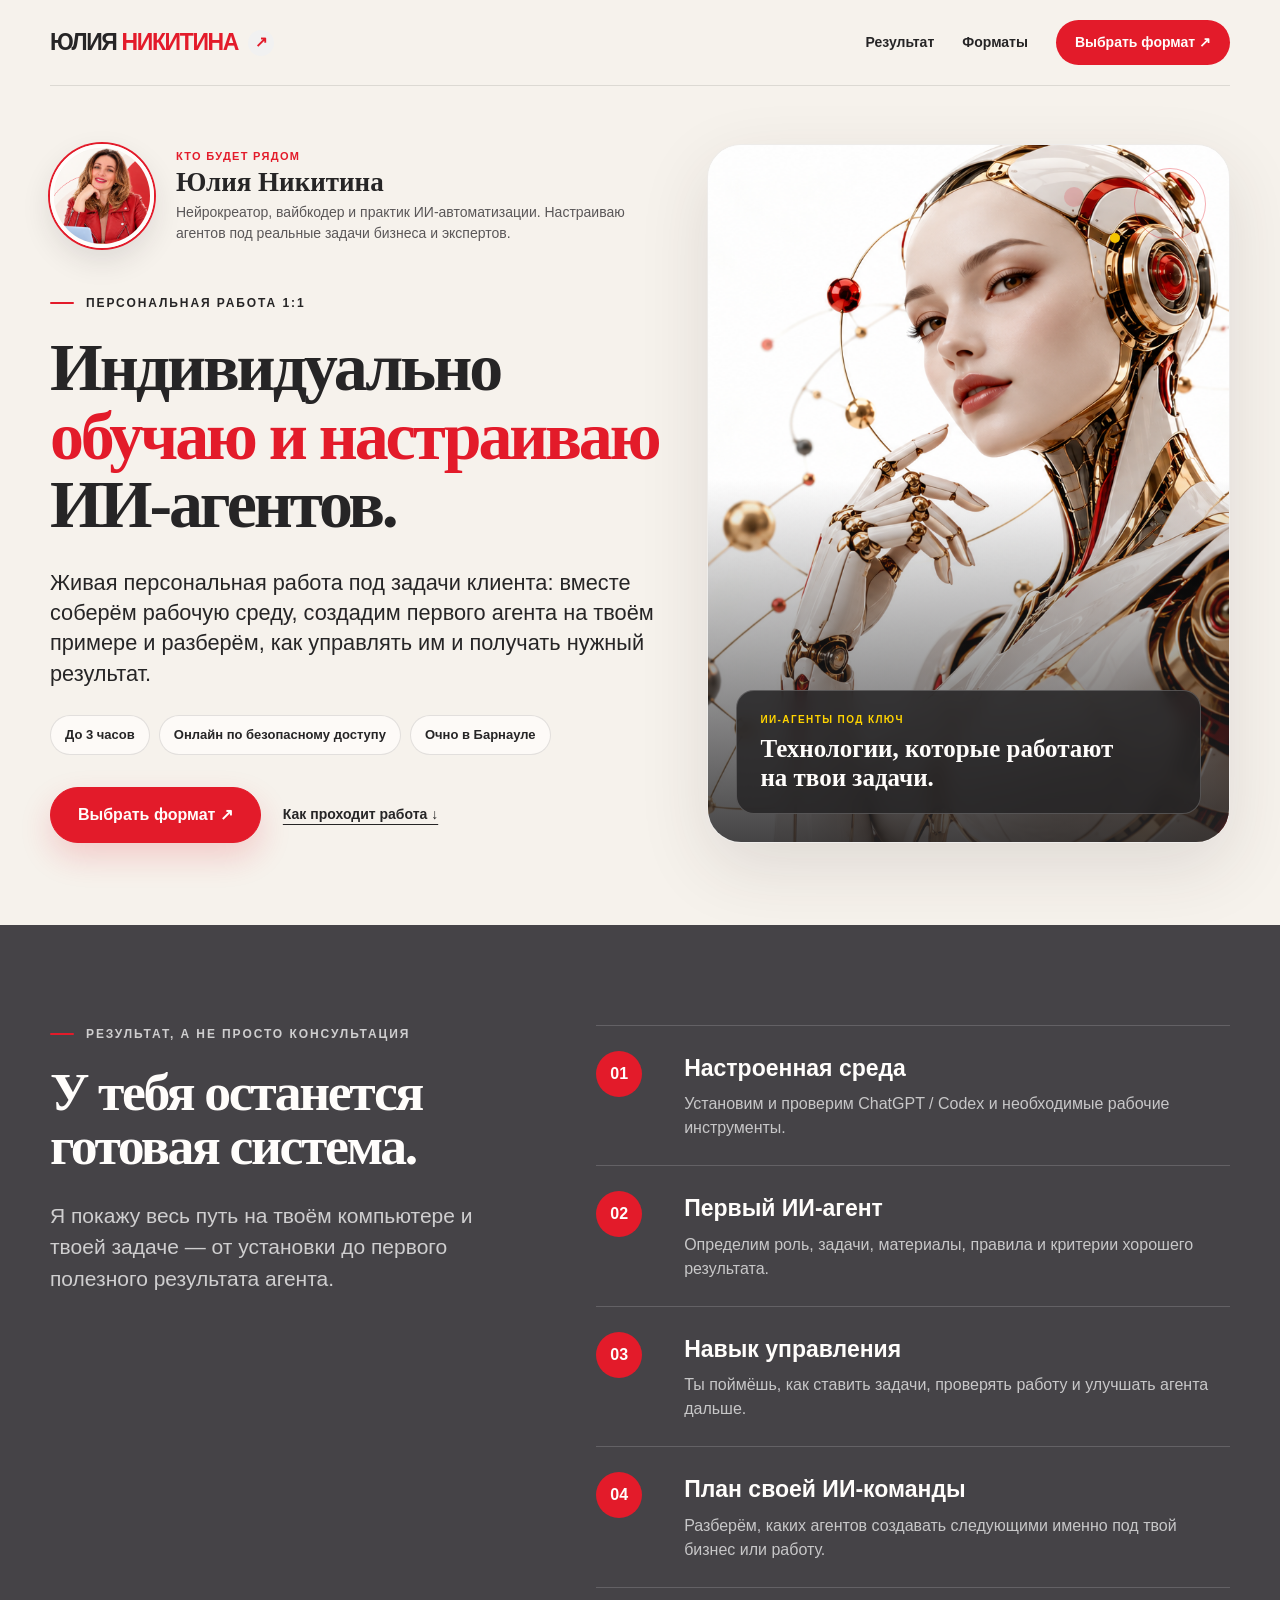
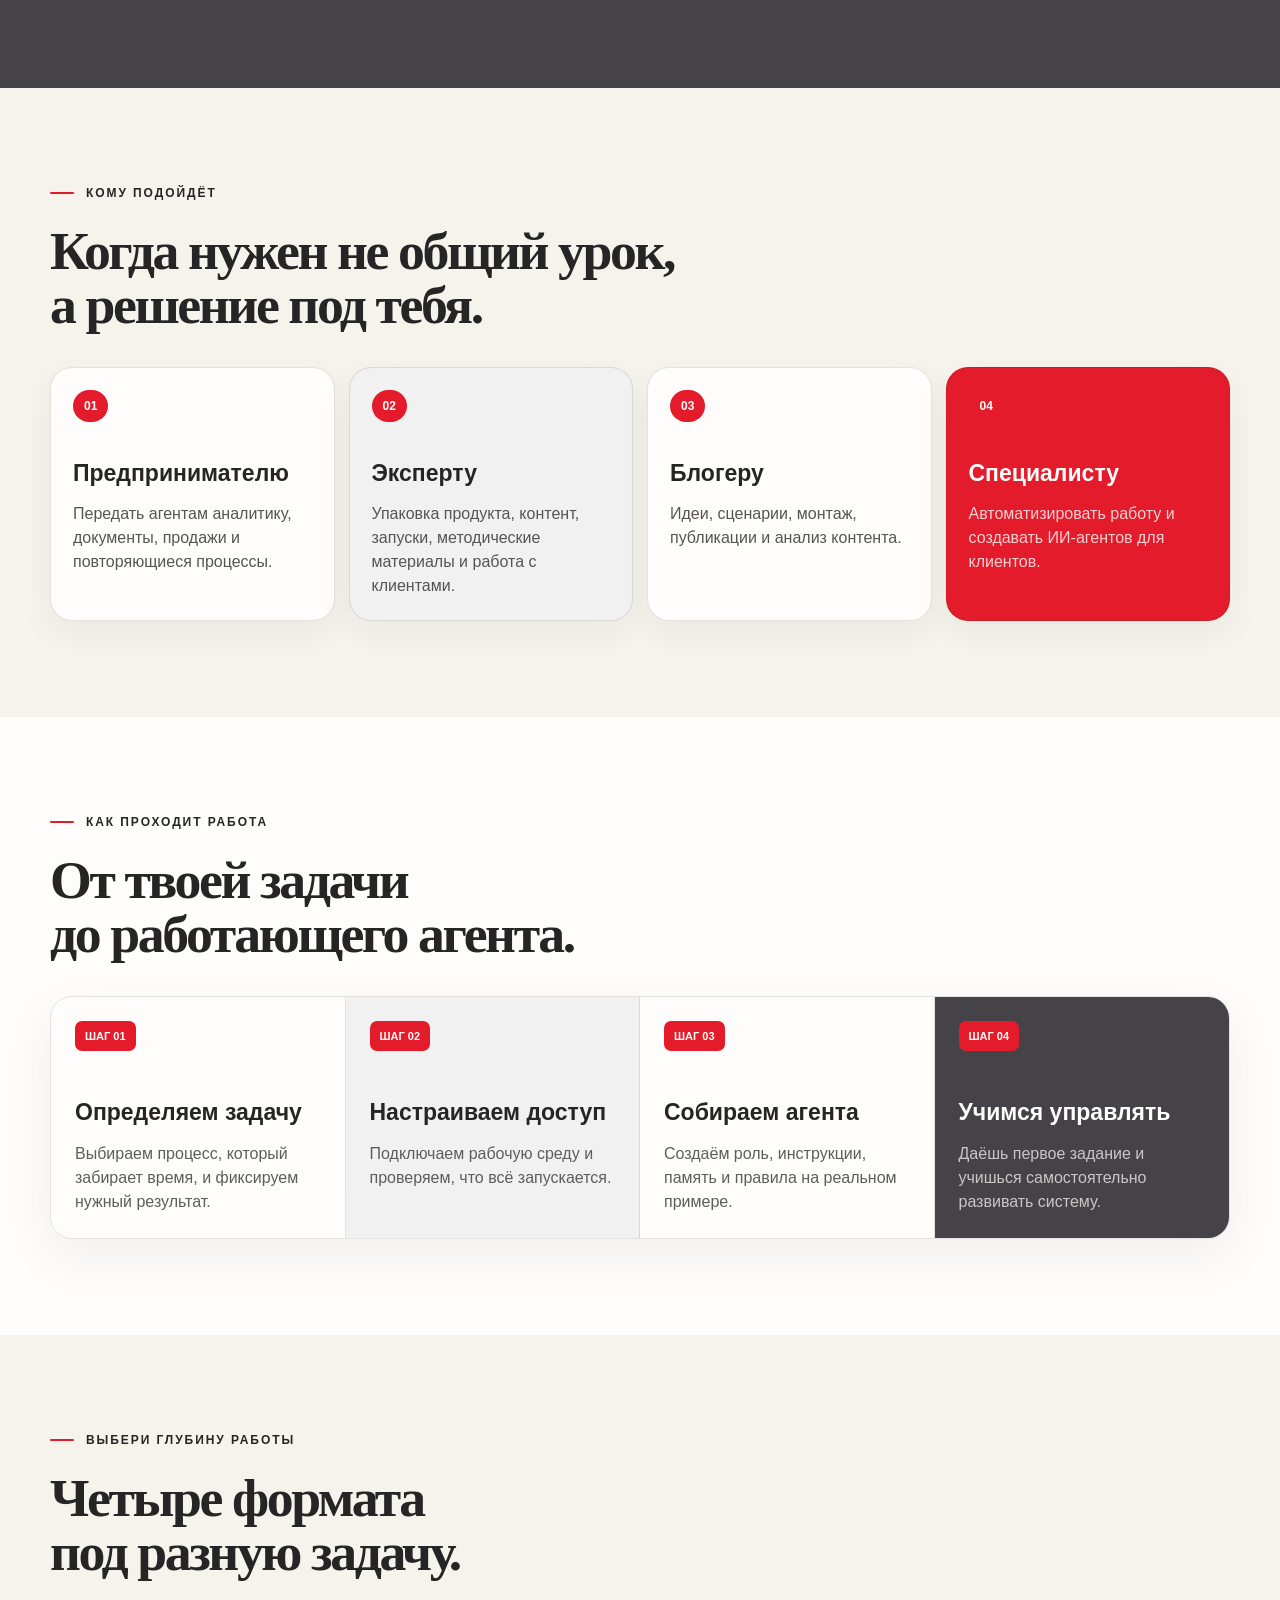
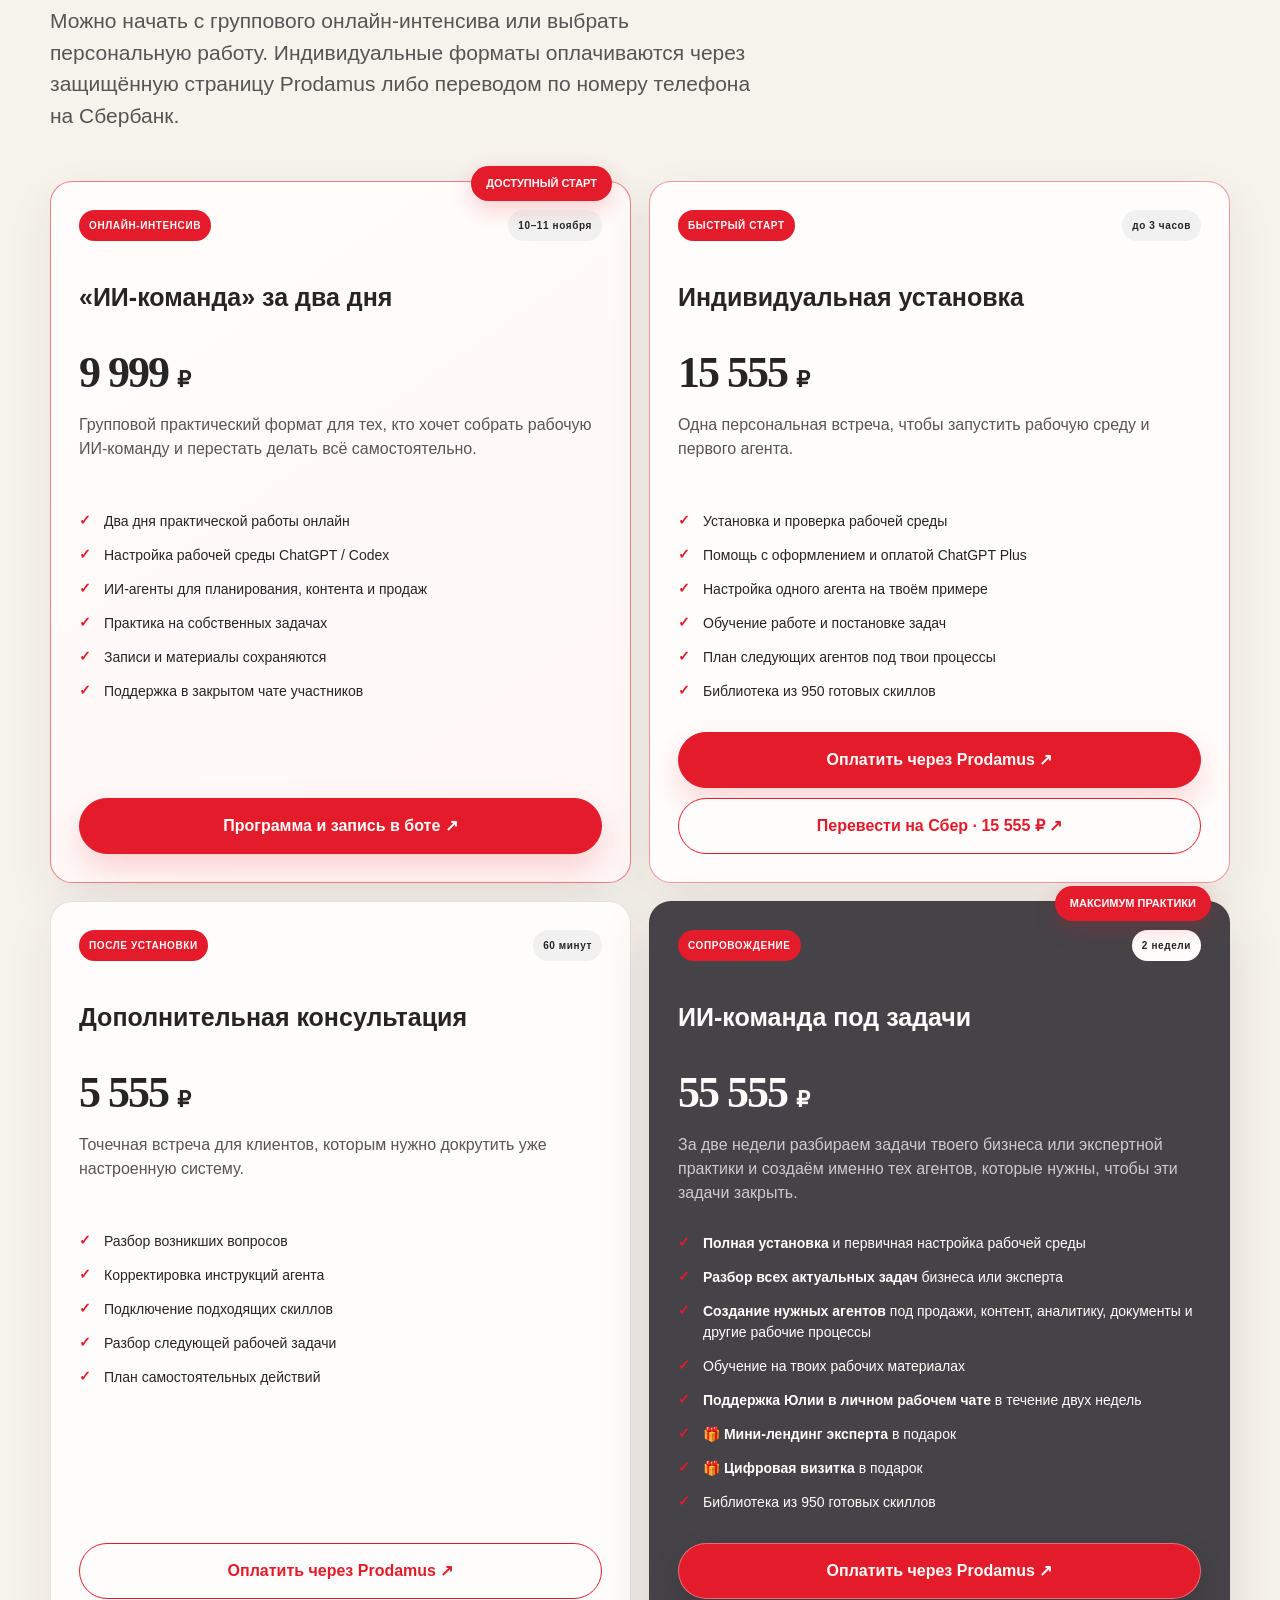
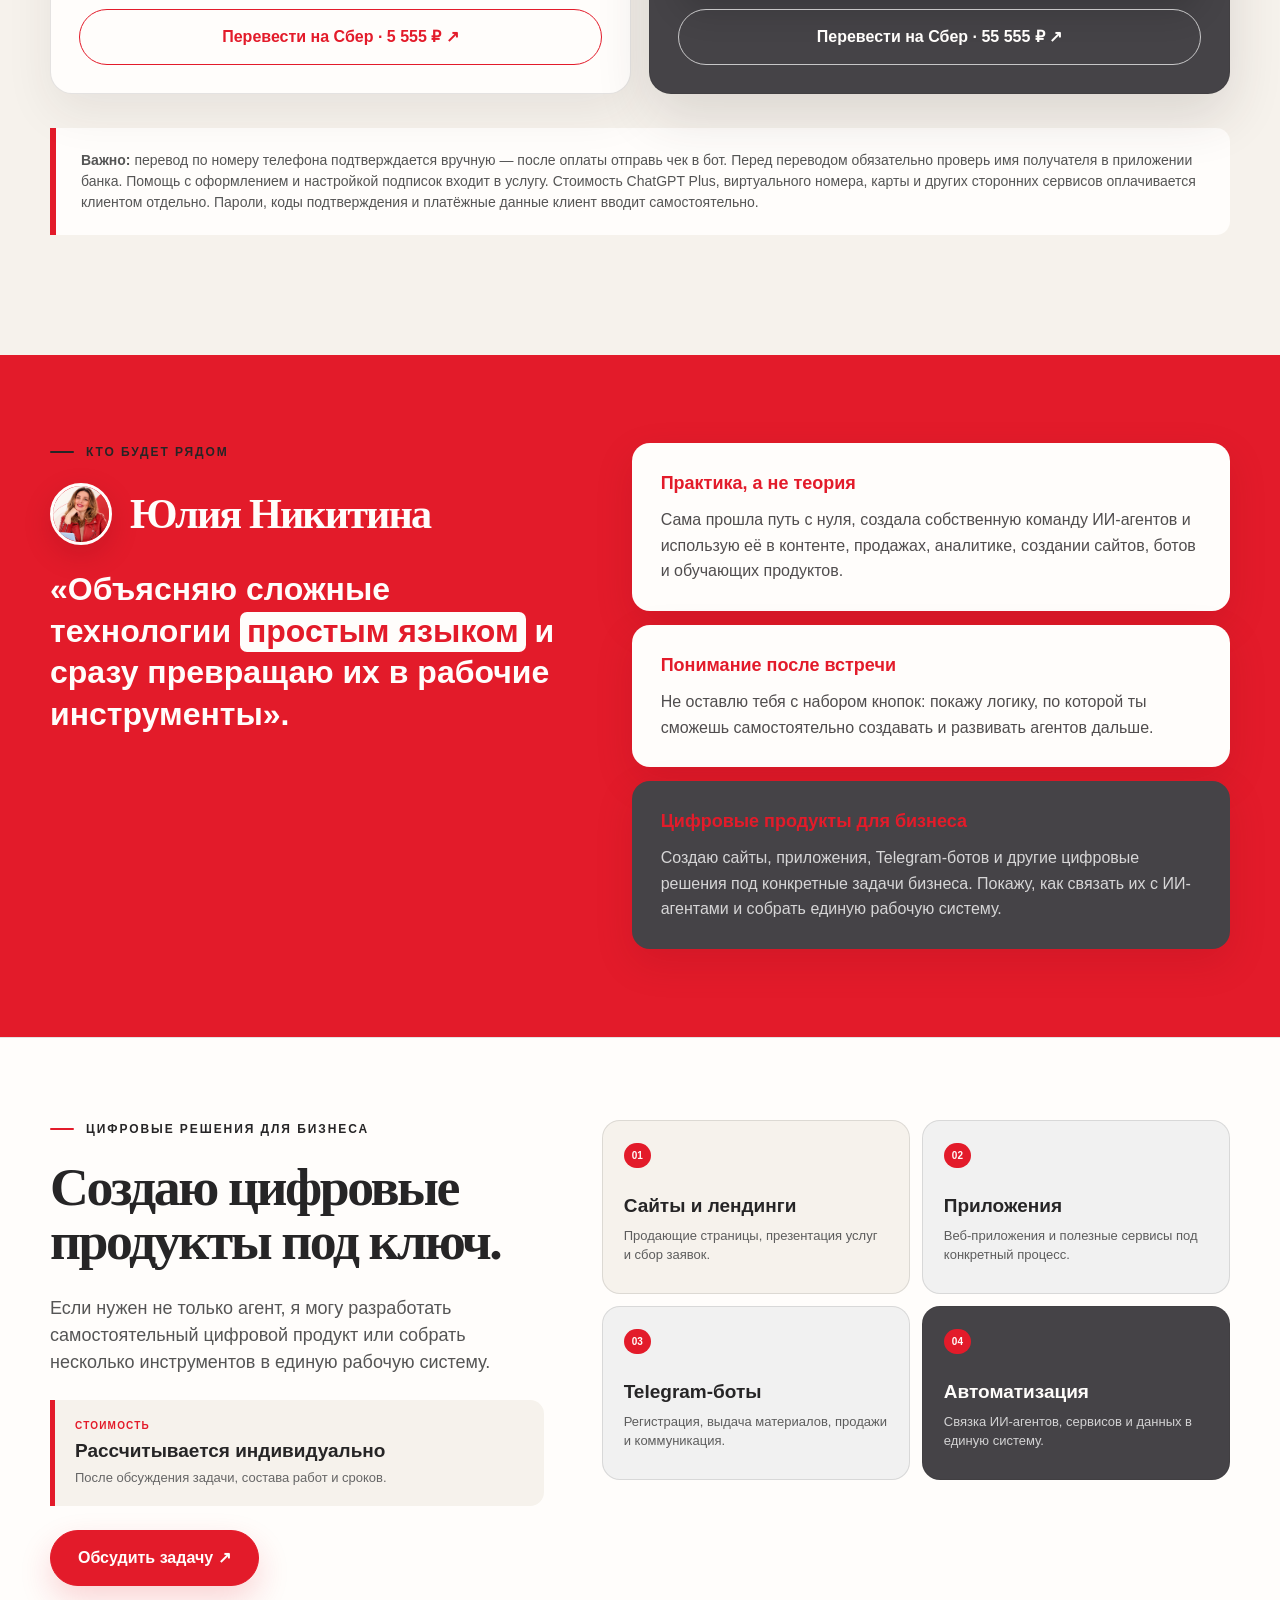
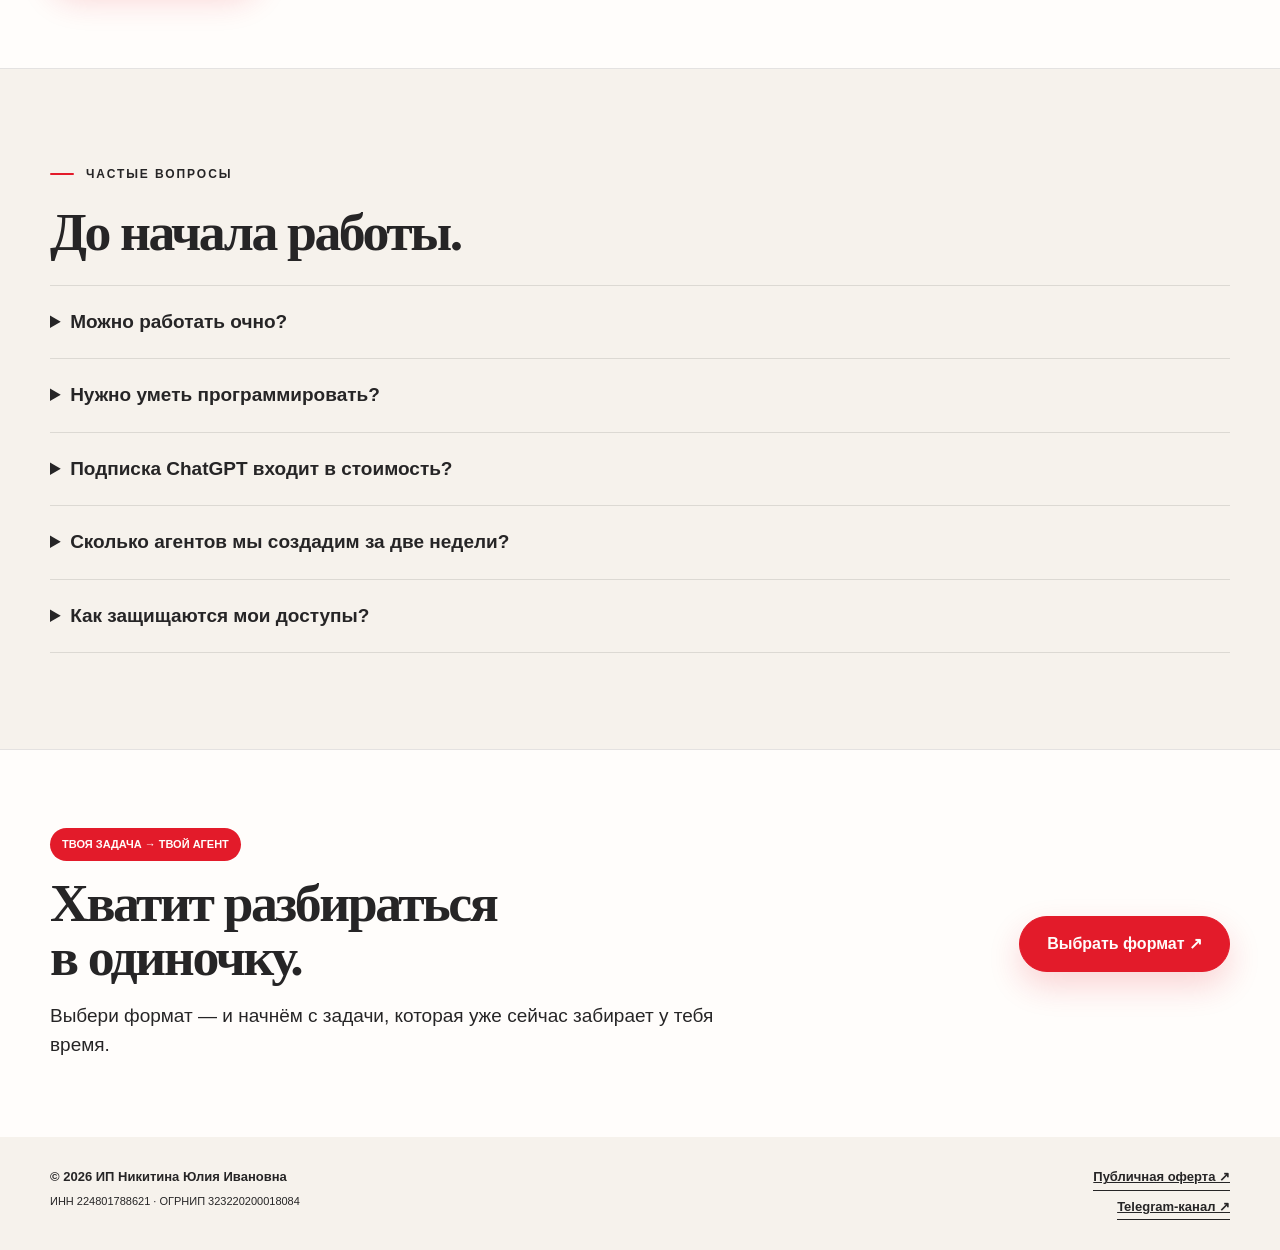
==== agents/index.html @ cfea6d77 "Set intensive price to 9999" ====
<!doctype html>
<html lang="ru">
<head>
  <meta charset="utf-8">
  <meta name="viewport" content="width=device-width, initial-scale=1">
  <meta name="description" content="Индивидуальное обучение и настройка ИИ-агентов под задачи клиента. Живая персональная работа с Юлией Никитиной.">
  <meta property="og:title" content="ИИ-агенты под ключ — Юлия Никитина">
  <meta property="og:description" content="Рабочая среда, первый ИИ-агент и обучение на твоих задачах. Индивидуально, онлайн или очно в Барнауле.">
  <meta property="og:image" content="https://juliyanikitina.github.io/ai/agents/agents-preview.png?v=1">
  <meta property="og:image:width" content="1734">
  <meta property="og:image:height" content="907">
  <meta property="og:image:alt" content="Юлия Никитина — ИИ-агенты под ключ">
  <meta property="og:type" content="website">
  <meta property="og:url" content="https://juliyanikitina.github.io/ai/agents/">
  <meta name="twitter:card" content="summary_large_image">
  <meta name="twitter:title" content="ИИ-агенты под ключ — Юлия Никитина">
  <meta name="twitter:description" content="Установка, обучение и сопровождение ИИ-агентов под реальные задачи.">
  <meta name="twitter:image" content="https://juliyanikitina.github.io/ai/agents/agents-preview.png?v=1">
  <title>ИИ-агенты под ключ — Юлия Никитина</title>
  <link rel="stylesheet" href="style.css?v=20-intensive-card">
</head>
<body>
  <header class="topbar wrap">
    <a class="brand" href="../" aria-label="Главная страница Юлии Никитиной">юлия<span>никитина</span><b>↗</b></a>
    <nav aria-label="Навигация">
      <a href="#result">Результат</a>
      <a href="#formats">Форматы</a>
      <a class="nav-cta" href="#formats">Выбрать формат ↗</a>
    </nav>
  </header>

  <main>
    <section class="hero wrap">
      <div class="hero-copy">
        <div class="expert-card">
          <img src="yulia-red-jacket.png?v=3" alt="Юлия Никитина" width="1086" height="1448">
          <div class="expert-card-copy">
            <span>КТО БУДЕТ РЯДОМ</span>
            <strong>Юлия Никитина</strong>
            <p>Нейрокреатор, вайбкодер и практик ИИ-автоматизации. Настраиваю агентов под реальные задачи бизнеса и экспертов.</p>
          </div>
        </div>
        <div class="eyebrow"><span></span> ПЕРСОНАЛЬНАЯ РАБОТА 1:1</div>
        <h1>Индивидуально<br><em>обучаю и настраиваю</em><br>ИИ-агентов.</h1>
        <p class="lead">Живая персональная работа под задачи клиента: вместе соберём рабочую среду, создадим первого агента на твоём примере и разберём, как управлять им и получать нужный результат.</p>
        <div class="hero-points" aria-label="Ключевые преимущества">
          <span>До 3 часов</span>
          <span>Онлайн по безопасному доступу</span>
          <span>Очно в Барнауле</span>
        </div>
        <div class="hero-actions">
          <a class="button" href="#formats">Выбрать формат ↗</a>
          <a class="text-link" href="#process">Как проходит работа ↓</a>
        </div>
      </div>
      <div class="personal-ai-visual" aria-label="ИИ-агент и цифровая экосистема">
        <img src="../assets/ai-robot-network.png" alt="Персональный ИИ-агент в цифровой экосистеме">
        <div class="visual-note"><span>ИИ-АГЕНТЫ ПОД КЛЮЧ</span><strong>Технологии, которые работают на твои задачи.</strong></div>
      </div>
    </section>

    <section class="result-section" id="result">
      <div class="wrap section-grid">
        <div>
          <div class="eyebrow light"><span></span> РЕЗУЛЬТАТ, А НЕ ПРОСТО КОНСУЛЬТАЦИЯ</div>
          <h2>У тебя останется<br>готовая система.</h2>
          <p class="section-lead">Я покажу весь путь на твоём компьютере и твоей задаче — от установки до первого полезного результата агента.</p>
        </div>
        <div class="result-list">
          <article><span>01</span><div><h3>Настроенная среда</h3><p>Установим и проверим ChatGPT / Codex и необходимые рабочие инструменты.</p></div></article>
          <article><span>02</span><div><h3>Первый ИИ-агент</h3><p>Определим роль, задачи, материалы, правила и критерии хорошего результата.</p></div></article>
          <article><span>03</span><div><h3>Навык управления</h3><p>Ты поймёшь, как ставить задачи, проверять работу и улучшать агента дальше.</p></div></article>
          <article><span>04</span><div><h3>План своей ИИ-команды</h3><p>Разберём, каких агентов создавать следующими именно под твой бизнес или работу.</p></div></article>
        </div>
      </div>
    </section>

    <section class="wrap section" id="who">
      <div class="eyebrow"><span></span> КОМУ ПОДОЙДЁТ</div>
      <h2>Когда нужен не общий урок,<br>а решение под тебя.</h2>
      <div class="audience-grid">
        <article><div class="number">01</div><h3>Предпринимателю</h3><p>Передать агентам аналитику, документы, продажи и повторяющиеся процессы.</p></article>
        <article><div class="number">02</div><h3>Эксперту</h3><p>Упаковка продукта, контент, запуски, методические материалы и работа с клиентами.</p></article>
        <article><div class="number">03</div><h3>Блогеру</h3><p>Идеи, сценарии, монтаж, публикации и анализ контента.</p></article>
        <article><div class="number">04</div><h3>Специалисту</h3><p>Автоматизировать работу и создавать ИИ-агентов для клиентов.</p></article>
      </div>
    </section>

    <section class="process-section" id="process">
      <div class="wrap section">
        <div class="eyebrow"><span></span> КАК ПРОХОДИТ РАБОТА</div>
        <h2>От твоей задачи<br>до работающего агента.</h2>
        <div class="steps">
          <article><span>ШАГ 01</span><h3>Определяем задачу</h3><p>Выбираем процесс, который забирает время, и фиксируем нужный результат.</p></article>
          <article><span>ШАГ 02</span><h3>Настраиваем доступ</h3><p>Подключаем рабочую среду и проверяем, что всё запускается.</p></article>
          <article><span>ШАГ 03</span><h3>Собираем агента</h3><p>Создаём роль, инструкции, память и правила на реальном примере.</p></article>
          <article><span>ШАГ 04</span><h3>Учимся управлять</h3><p>Даёшь первое задание и учишься самостоятельно развивать систему.</p></article>
        </div>
      </div>
    </section>

    <section class="wrap section formats" id="formats">
      <div class="eyebrow"><span></span> ВЫБЕРИ ГЛУБИНУ РАБОТЫ</div>
      <h2>Четыре формата<br>под разную задачу.</h2>
      <p class="section-lead dark-lead">Можно начать с группового онлайн-интенсива или выбрать персональную работу. Индивидуальные форматы оплачиваются через защищённую страницу Prodamus либо переводом по номеру телефона на Сбербанк.</p>

      <div class="price-grid">
        <article class="price-card intensive">
          <div class="popular">ДОСТУПНЫЙ СТАРТ</div>
          <div class="price-top"><span>ОНЛАЙН-ИНТЕНСИВ</span><b>10–11 ноября</b></div>
          <h3>«ИИ-команда» за два дня</h3>
          <div class="price">9 999 <small>₽</small></div>
          <p class="price-intro">Групповой практический формат для тех, кто хочет собрать рабочую ИИ-команду и перестать делать всё самостоятельно.</p>
          <ul>
            <li>Два дня практической работы онлайн</li>
            <li>Настройка рабочей среды ChatGPT / Codex</li>
            <li>ИИ-агенты для планирования, контента и продаж</li>
            <li>Практика на собственных задачах</li>
            <li>Записи и материалы сохраняются</li>
            <li>Поддержка в закрытом чате участников</li>
          </ul>
          <div class="payment-actions">
            <a class="button wide" href="https://t.me/ai_komanda_intensive_bot?start=landing_services_intensive" target="_blank" rel="noopener noreferrer">Программа и запись в боте ↗</a>
          </div>
        </article>

        <article class="price-card primary">
          <div class="price-top"><span>БЫСТРЫЙ СТАРТ</span><b>до 3 часов</b></div>
          <h3>Индивидуальная установка</h3>
          <div class="price">15 555 <small>₽</small></div>
          <p class="price-intro">Одна персональная встреча, чтобы запустить рабочую среду и первого агента.</p>
          <ul>
            <li>Установка и проверка рабочей среды</li>
            <li>Помощь с оформлением и оплатой ChatGPT Plus</li>
            <li>Настройка одного агента на твоём примере</li>
            <li>Обучение работе и постановке задач</li>
            <li>План следующих агентов под твои процессы</li>
            <li>Библиотека из 950 готовых скиллов</li>
          </ul>
          <div class="payment-actions">
            <a class="button wide" data-pay-format="individual" href="https://ai-komanda-s-yuley.ai-komanda-worker.workers.dev/pay?format=individual" target="_blank" rel="noopener noreferrer">Оплатить через Prodamus ↗</a>
            <a class="button button-transfer wide" href="https://t.me/ai_komanda_intensive_bot?start=manual_individual" target="_blank" rel="noopener noreferrer">Перевести на Сбер · 15 555 ₽ ↗</a>
          </div>
        </article>

        <article class="price-card">
          <div class="price-top"><span>ПОСЛЕ УСТАНОВКИ</span><b>60 минут</b></div>
          <h3>Дополнительная консультация</h3>
          <div class="price">5 555 <small>₽</small></div>
          <p class="price-intro">Точечная встреча для клиентов, которым нужно докрутить уже настроенную систему.</p>
          <ul>
            <li>Разбор возникших вопросов</li>
            <li>Корректировка инструкций агента</li>
            <li>Подключение подходящих скиллов</li>
            <li>Разбор следующей рабочей задачи</li>
            <li>План самостоятельных действий</li>
          </ul>
          <div class="payment-actions">
            <a class="button secondary wide" data-pay-format="consultation" href="https://ai-komanda-s-yuley.ai-komanda-worker.workers.dev/pay?format=consultation" target="_blank" rel="noopener noreferrer">Оплатить через Prodamus ↗</a>
            <a class="button button-transfer wide" href="https://t.me/ai_komanda_intensive_bot?start=manual_consultation" target="_blank" rel="noopener noreferrer">Перевести на Сбер · 5 555 ₽ ↗</a>
          </div>
        </article>

        <article class="price-card premium">
          <div class="popular">МАКСИМУМ ПРАКТИКИ</div>
          <div class="price-top"><span>СОПРОВОЖДЕНИЕ</span><b>2 недели</b></div>
          <h3>ИИ-команда под задачи</h3>
          <div class="price">55 555 <small>₽</small></div>
          <p class="price-intro">За две недели разбираем задачи твоего бизнеса или экспертной практики и создаём именно тех агентов, которые нужны, чтобы эти задачи закрыть.</p>
          <ul>
            <li><strong>Полная установка</strong> и первичная настройка рабочей среды</li>
            <li><strong>Разбор всех актуальных задач</strong> бизнеса или эксперта</li>
            <li><strong>Создание нужных агентов</strong> под продажи, контент, аналитику, документы и другие рабочие процессы</li>
            <li>Обучение на твоих рабочих материалах</li>
            <li><strong>Поддержка Юлии в личном рабочем чате</strong> в течение двух недель</li>
            <li><strong>🎁 Мини-лендинг эксперта</strong> в подарок</li>
            <li><strong>🎁 Цифровая визитка</strong> в подарок</li>
            <li>Библиотека из 950 готовых скиллов</li>
          </ul>
          <div class="payment-actions">
            <a class="button wide" data-pay-format="support" href="https://ai-komanda-s-yuley.ai-komanda-worker.workers.dev/pay?format=support" target="_blank" rel="noopener noreferrer">Оплатить через Prodamus ↗</a>
            <a class="button button-transfer wide" href="https://t.me/ai_komanda_intensive_bot?start=manual_support" target="_blank" rel="noopener noreferrer">Перевести на Сбер · 55 555 ₽ ↗</a>
          </div>
        </article>
      </div>
      <p class="cost-note"><strong>Важно:</strong> перевод по номеру телефона подтверждается вручную — после оплаты отправь чек в бот. Перед переводом обязательно проверь имя получателя в приложении банка. Помощь с оформлением и настройкой подписок входит в услугу. Стоимость ChatGPT Plus, виртуального номера, карты и других сторонних сервисов оплачивается клиентом отдельно. Пароли, коды подтверждения и платёжные данные клиент вводит самостоятельно.</p>
    </section>

    <section class="about-section">
      <div class="wrap about-grid">
        <div class="about-heading">
          <div class="eyebrow light"><span></span> КТО БУДЕТ РЯДОМ</div>
          <div class="about-name">
            <img src="yulia-red-jacket.png?v=3" alt="Юлия Никитина" width="1086" height="1448">
            <h2>Юлия Никитина</h2>
          </div>
          <p class="big-quote">«Объясняю сложные технологии <span>простым языком</span> и сразу превращаю их в рабочие инструменты».</p>
        </div>
        <div class="about-notes">
          <article>
            <strong>Практика, а не теория</strong>
            <p>Сама прошла путь с нуля, создала собственную команду ИИ-агентов и использую её в контенте, продажах, аналитике, создании сайтов, ботов и обучающих продуктов.</p>
          </article>
          <article>
            <strong>Понимание после встречи</strong>
            <p>Не оставлю тебя с набором кнопок: покажу логику, по которой ты сможешь самостоятельно создавать и развивать агентов дальше.</p>
          </article>
          <article>
            <strong>Цифровые продукты для бизнеса</strong>
            <p>Создаю сайты, приложения, Telegram-ботов и другие цифровые решения под конкретные задачи бизнеса. Покажу, как связать их с ИИ-агентами и собрать единую рабочую систему.</p>
          </article>
        </div>
      </div>
    </section>

    <section class="digital-section" id="digital-products">
      <div class="wrap digital-grid">
        <div class="digital-copy">
          <div class="eyebrow"><span></span> ЦИФРОВЫЕ РЕШЕНИЯ ДЛЯ БИЗНЕСА</div>
          <h2>Создаю цифровые<br>продукты под ключ.</h2>
          <p>Если нужен не только агент, я могу разработать самостоятельный цифровой продукт или собрать несколько инструментов в единую рабочую систему.</p>
          <div class="digital-price">
            <span>СТОИМОСТЬ</span>
            <strong>Рассчитывается индивидуально</strong>
            <p>После обсуждения задачи, состава работ и сроков.</p>
          </div>
          <a class="button" href="https://t.me/ai_komanda_intensive_bot?start=digital_product" target="_blank" rel="noopener noreferrer">Обсудить задачу ↗</a>
        </div>
        <div class="digital-services">
          <article><span>01</span><h3>Сайты и лендинги</h3><p>Продающие страницы, презентация услуг и сбор заявок.</p></article>
          <article><span>02</span><h3>Приложения</h3><p>Веб-приложения и полезные сервисы под конкретный процесс.</p></article>
          <article><span>03</span><h3>Telegram-боты</h3><p>Регистрация, выдача материалов, продажи и коммуникация.</p></article>
          <article><span>04</span><h3>Автоматизация</h3><p>Связка ИИ-агентов, сервисов и данных в единую систему.</p></article>
        </div>
      </div>
    </section>

    <section class="wrap faq section">
      <div class="eyebrow"><span></span> ЧАСТЫЕ ВОПРОСЫ</div>
      <h2>До начала работы.</h2>
      <details><summary>Можно работать очно?</summary><p>Да. В Барнауле возможны очная встреча и выезд по предварительному согласованию. В других городах работа проходит онлайн по согласованному безопасному удалённому доступу.</p></details>
      <details><summary>Нужно уметь программировать?</summary><p>Нет. Я показываю действия на понятном языке и объясняю принцип работы. Важно уметь пользоваться компьютером и иметь доступ к своей почте и Telegram.</p></details>
      <details><summary>Подписка ChatGPT входит в стоимость?</summary><p>В услугу входит помощь с оформлением, оплатой и настройкой подписки. Сама подписка ChatGPT Plus и расходы на сторонние сервисы оплачиваются отдельно.</p></details>
      <details><summary>Сколько агентов мы создадим за две недели?</summary><p>Мы обязательно создадим и настроим первого агента, затем будем развивать команду по приоритету. Итоговое количество зависит от сложности задач, готовности материалов и необходимых подключений — я не обещаю формальную цифру в ущерб качеству.</p></details>
      <details><summary>Как защищаются мои доступы?</summary><p>Пароли, платёжные данные и коды подтверждения ты вводишь самостоятельно. Мы не храним их и не просим пересылать в сообщениях.</p></details>
    </section>

    <section class="final-cta">
      <div class="wrap final-grid">
        <div><span class="mini-label">ТВОЯ ЗАДАЧА → ТВОЙ АГЕНТ</span><h2>Хватит разбираться<br>в одиночку.</h2><p>Выбери формат — и начнём с задачи, которая уже сейчас забирает у тебя время.</p></div>
        <a class="button" href="#formats">Выбрать формат ↗</a>
      </div>
    </section>
  </main>

  <footer class="wrap footer"><div><span>© 2026 ИП Никитина Юлия Ивановна</span><small>ИНН 224801788621 · ОГРНИП 323220200018084</small></div><div class="footer-links"><a href="https://ai-creator369.payform.ru/rest/school/getPublicOffer?offerId=84648" target="_blank" rel="noopener noreferrer">Публичная оферта ↗</a><a href="https://t.me/julya_nikitina_369" target="_blank" rel="noopener noreferrer">Telegram-канал ↗</a></div></footer>
  <script>
    const telegramId = new URLSearchParams(window.location.search).get("tg");
    if (/^\d+$/.test(telegramId || "")) {
      document.querySelectorAll("[data-pay-format]").forEach((button) => {
        const format = button.dataset.payFormat;
        button.href = `https://ai-komanda-s-yuley.ai-komanda-worker.workers.dev/pay?format=${format}&tg=${telegramId}`;
      });
    }
  </script>
</body>
</html>
---- agents/style.css ----
:root {
  --red: #e31b2a;
  --red-dark: #e31b2a;
  --blush: #f1f1f1;
  --cream: #fbf8f3;
  --ink: #262526;
  --graphite: #454347;
  --paper: #f6f2ec;
  --white: #fffdfb;
  --line: rgba(38, 37, 38, .12);
  --radius: 22px;
  --shadow: 0 24px 70px rgba(54, 43, 42, .12);
}

* { box-sizing: border-box; }
html { scroll-behavior: smooth; }
body { margin: 0; background: var(--paper); color: var(--ink); font-family: Arial, Helvetica, sans-serif; line-height: 1.5; }
a { color: inherit; }
img { display: block; max-width: 100%; }
.wrap { width: min(1180px, calc(100% - 40px)); margin-inline: auto; }

.topbar { min-height: 86px; display: flex; align-items: center; justify-content: space-between; gap: 24px; border-bottom: 1px solid var(--line); }
.brand { display: inline-flex; align-items: center; gap: 5px; text-decoration: none; font-size: 23px; font-weight: 900; letter-spacing: -.06em; text-transform: uppercase; }
.brand span { color: var(--red); }
.brand b { display: grid; place-items: center; width: 26px; height: 26px; margin-left: 5px; border-radius: 50%; background: var(--blush); color: var(--red-dark); font-size: 15px; }
nav { display: flex; align-items: center; gap: 28px; }
nav a { text-decoration: none; font-size: 14px; font-weight: 800; }
.nav-cta { padding: 12px 19px; border-radius: 999px; background: var(--red-dark); color: var(--white); }

.hero { min-height: 680px; padding-block: 58px 82px; display: grid; grid-template-columns: minmax(0, 1.08fr) minmax(360px, .92fr); align-items: center; gap: 44px; }
.hero-copy { max-width: 760px; }
.eyebrow { display: flex; align-items: center; gap: 10px; margin-bottom: 22px; font-size: 12px; font-weight: 900; letter-spacing: .16em; }
.eyebrow span { width: 24px; height: 2px; border-radius: 999px; background: var(--red); margin-right: 2px; }
.eyebrow.light { color: rgba(255,255,255,.74); }
h1, h2, h3, p { margin-top: 0; }
h1, h2 { font-family: Georgia, "Times New Roman", serif; font-weight: 700; letter-spacing: -.045em; line-height: 1.01; }
h1 { margin-bottom: 28px; font-size: clamp(48px, 5.3vw, 78px); }
h1 em { color: var(--red); font-style: normal; }
h2 { margin-bottom: 26px; font-size: clamp(38px, 4.2vw, 60px); }
.lead { max-width: 660px; margin-bottom: 26px; font-size: clamp(18px, 1.7vw, 22px); line-height: 1.4; }
.hero-points { display: flex; flex-wrap: wrap; gap: 9px; margin-bottom: 32px; }
.hero-points span { padding: 9px 14px; border: 1px solid var(--line); border-radius: 999px; background: rgba(255,253,251,.72); font-size: 13px; font-weight: 700; }
.hero-actions { display: flex; align-items: center; flex-wrap: wrap; gap: 22px; }
.button { display: inline-flex; align-items: center; justify-content: center; min-height: 56px; padding: 0 27px; border: 1px solid var(--red); border-radius: 999px; background: var(--red); color: var(--white); box-shadow: 0 14px 32px rgba(227,27,42,.18); text-decoration: none; font-weight: 800; transition: transform .18s ease, box-shadow .18s ease, background .18s ease; }
.button:hover { transform: translateY(-2px); background: var(--red); box-shadow: 0 18px 38px rgba(227,27,42,.24); }
.text-link { font-size: 14px; font-weight: 900; text-underline-offset: 5px; }

.expert-card { display: flex; align-items: center; gap: 22px; margin-bottom: 46px; }
.expert-card > img { flex: 0 0 auto; width: 104px; height: 104px; border: 4px solid var(--white); border-radius: 50%; object-fit: cover; object-position: 50% 18%; box-shadow: 0 0 0 2px var(--red), 0 12px 30px rgba(38,37,38,.12); }
.expert-card-copy { max-width: 650px; }
.expert-card-copy strong { display: block; margin: 3px 0 4px; font-family: Georgia, "Times New Roman", serif; font-size: 27px; line-height: 1.1; }
.expert-card-copy span { display: block; color: var(--red); font-size: 11px; font-weight: 900; letter-spacing: .12em; }
.expert-card-copy p { margin: 0; color: #5a5758; font-size: 14px; line-height: 1.5; }
.personal-ai-visual { position: relative; align-self: stretch; min-height: 570px; overflow: hidden; border: 1px solid rgba(38,37,38,.08); border-radius: 34px; background: var(--white); box-shadow: var(--shadow); }
.personal-ai-visual::before { content: ""; position: absolute; z-index: 1; inset: 0; background: linear-gradient(180deg, transparent 48%, rgba(38,37,38,.86) 100%); pointer-events: none; }
.personal-ai-visual::after { content: ""; position: absolute; z-index: 2; top: 23px; right: 23px; width: 70px; height: 70px; border: 1px solid rgba(227,27,42,.35); border-radius: 50%; box-shadow: -55px 34px 0 -31px #f4c400, -96px -7px 0 -26px rgba(227,27,42,.18); pointer-events: none; }
.personal-ai-visual img { width: 100%; height: 100%; min-height: 570px; object-fit: cover; object-position: 66% 50%; }
.visual-note { position: absolute; z-index: 3; left: 28px; right: 28px; bottom: 28px; padding: 21px 23px; border: 1px solid rgba(255,255,255,.2); border-radius: 18px; background: rgba(38,37,38,.86); color: var(--white); backdrop-filter: blur(8px); }
.visual-note span { display: block; margin-bottom: 8px; color: #ffd400; font-size: 10px; font-weight: 900; letter-spacing: .14em; }
.visual-note strong { display: block; max-width: 360px; font-family: Georgia, "Times New Roman", serif; font-size: 25px; line-height: 1.13; }

.section { padding-block: 96px; }
.section-lead { max-width: 720px; font-size: 21px; color: rgba(255,255,255,.74); }
.result-section { background: var(--graphite); color: var(--white); }
.section-grid { display: grid; grid-template-columns: .86fr 1.14fr; gap: 68px; padding-block: 100px; }
.result-list { border-top: 1px solid rgba(255,255,255,.16); }
.result-list article { display: grid; grid-template-columns: 70px 1fr; gap: 18px; padding: 25px 0; border-bottom: 1px solid rgba(255,255,255,.16); }
.result-list article > span { display: grid; place-items: center; width: 46px; height: 46px; border-radius: 50%; background: var(--red); font-weight: 900; }
.result-list h3 { margin-bottom: 7px; font-size: 23px; }
.result-list p { margin-bottom: 0; color: rgba(255,255,255,.7); }

.audience-grid { display: grid; grid-template-columns: repeat(4, 1fr); gap: 14px; margin-top: 34px; }
.audience-grid article { min-height: 230px; padding: 22px; border: 1px solid var(--line); border-radius: var(--radius); background: var(--white); box-shadow: 0 12px 35px rgba(20,20,20,.05); }
.audience-grid article:nth-child(2) { background: var(--blush); }
.audience-grid article:nth-child(4) { background: var(--red); color: var(--white); }
.number { display: inline-flex; margin-bottom: 34px; padding: 7px 11px; border-radius: 999px; background: var(--red-dark); color: var(--white); font-size: 12px; font-weight: 900; }
.audience-grid h3 { margin-bottom: 12px; font-size: 23px; }
.audience-grid p { margin-bottom: 0; color: #555; }
.audience-grid article:nth-child(4) p { color: rgba(255,255,255,.8); }

.process-section { background: var(--white); }
.steps { display: grid; grid-template-columns: repeat(4, 1fr); gap: 0; margin-top: 34px; border: 1px solid var(--line); border-radius: var(--radius); overflow: hidden; box-shadow: 0 18px 50px rgba(54,43,42,.07); }
.steps article { min-height: 230px; padding: 24px; border-right: 1px solid var(--line); }
.steps article:last-child { border-right: 0; }
.steps article:nth-child(2) { background: var(--blush); }
.steps article:nth-child(4) { background: var(--graphite); color: var(--white); }
.steps span { display: inline-block; margin-bottom: 44px; padding: 7px 10px; border-radius: 7px; background: var(--red); color: var(--white); font-size: 11px; font-weight: 900; }
.steps h3 { margin-bottom: 12px; font-size: 23px; }
.steps p { margin-bottom: 0; color: #5d5d5d; }
.steps article:nth-child(4) p { color: rgba(255,255,255,.7); }

.formats { padding-bottom: 120px; }
.dark-lead { color: #555; }
.price-grid { display: grid; grid-template-columns: repeat(2, minmax(0, 1fr)); align-items: stretch; gap: 18px; margin-top: 50px; }
.price-card { position: relative; display: flex; flex-direction: column; min-height: 690px; padding: 28px; border: 1px solid var(--line); border-radius: var(--radius); background: var(--white); box-shadow: 0 18px 48px rgba(54,43,42,.08); }
.price-card.intensive { border-color: rgba(227,27,42,.55); background: linear-gradient(145deg, var(--white) 0%, #fff7f6 100%); }
.price-card.primary { background: var(--white); border-color: rgba(227,27,42,.45); }
.price-card.premium { background: var(--graphite); color: var(--white); box-shadow: 0 22px 54px rgba(54,43,42,.14); }
.popular { position: absolute; top: -16px; right: 18px; padding: 9px 15px; border: 0; border-radius: 999px; background: var(--red); color: var(--white); box-shadow: 0 8px 22px rgba(227,27,42,.2); font-size: 11px; font-weight: 900; }
.price-top { display: flex; align-items: center; justify-content: space-between; gap: 9px; margin-bottom: 38px; font-size: 10px; font-weight: 900; letter-spacing: .06em; }
.price-top span, .price-top b { padding: 8px 10px; border-radius: 999px; }
.price-top span { background: var(--red); color: var(--white); }
.price-top b { background: var(--blush); color: var(--ink); white-space: nowrap; }
.premium .price-top b { background: var(--white); }
.price-card h3 { min-height: 57px; margin-bottom: 15px; font-size: 25px; }
.price { margin-bottom: 18px; font-family: Georgia, "Times New Roman", serif; font-size: 44px; font-weight: 700; letter-spacing: -.045em; line-height: 1; }
.price small { font-size: 22px; }
.price-intro { min-height: 70px; color: #565656; }
.saving { display: flex; align-items: center; flex-wrap: wrap; gap: 8px 12px; margin: -4px 0 18px; font-size: 13px; }
.saving s { color: rgba(255,255,255,.55); }
.saving strong { padding: 6px 10px; border-radius: 999px; background: var(--red); color: var(--white); }
.premium .price-intro { color: rgba(255,255,255,.72); }
.price-card ul { display: grid; gap: 13px; margin: 12px 0 30px; padding: 0; list-style: none; }
.price-card li { position: relative; padding-left: 25px; font-size: 14px; }
.price-card li::before { content: "✓"; position: absolute; left: 0; top: -1px; color: var(--red); font-weight: 950; }
.payment-actions { display: grid; gap: 10px; margin-top: auto; }
.price-card .button { margin-top: 0; }
.wide { width: 100%; padding-inline: 14px; text-align: center; }
.secondary { background: var(--white); border-color: var(--red); color: var(--red); box-shadow: none; }
.button-transfer { background: var(--white); border-color: var(--red); color: var(--red); box-shadow: none; }
.premium .button { border-color: rgba(255,255,255,.35); box-shadow: 0 14px 32px rgba(0,0,0,.14); }
.premium .button-transfer { background: transparent; border-color: rgba(255,255,255,.7); color: var(--white); box-shadow: none; }
.cost-note { margin: 34px 0 0; padding: 22px 25px; border-left: 6px solid var(--red); border-radius: 0 14px 14px 0; background: var(--white); color: #555; font-size: 14px; }

.about-section { background: var(--red); color: var(--white); }
.about-grid { display: grid; grid-template-columns: .92fr 1.08fr; align-items: start; gap: 72px; padding-block: 88px; }
.about-section .eyebrow.light { color: var(--ink); }
.about-section .eyebrow.light span { background: var(--ink); }
.about-heading h2 { color: var(--white); font-size: clamp(32px, 3.3vw, 48px); }
.about-name { display: flex; align-items: center; gap: 18px; margin-bottom: 24px; }
.about-name img { width: 62px; height: 62px; border: 3px solid var(--white); border-radius: 50%; object-fit: cover; object-position: 50% 18%; box-shadow: 0 10px 28px rgba(110,8,18,.2); }
.about-name h2 { margin: 0; }
.big-quote { max-width: 620px; margin-bottom: 0; color: var(--white) !important; font-size: clamp(23px, 2.5vw, 34px) !important; font-weight: 900; line-height: 1.3; }
.big-quote span { padding: 1px 7px 3px; border-radius: 7px; background: var(--white); color: var(--red); box-decoration-break: clone; -webkit-box-decoration-break: clone; }
.about-notes { display: grid; gap: 14px; }
.about-notes article { padding: 27px 29px; border-radius: 18px; background: var(--white); box-shadow: 0 14px 38px rgba(110,8,18,.14); }
.about-notes article:last-child { background: var(--graphite); color: var(--white); }
.about-notes strong { display: block; margin-bottom: 10px; color: var(--red); font-size: 18px; }
.about-notes p { margin: 0; color: #504d4e; font-size: 16px; line-height: 1.6; }
.about-notes article:last-child p { color: rgba(255,255,255,.78); }

.digital-section { padding-block: 82px; background: var(--white); border-top: 1px solid var(--line); border-bottom: 1px solid var(--line); }
.digital-grid { display: grid; grid-template-columns: .88fr 1.12fr; align-items: start; gap: 58px; }
.digital-copy > p { max-width: 560px; margin-bottom: 24px; color: #555; font-size: 18px; }
.digital-price { margin-bottom: 24px; padding: 18px 20px; border-left: 5px solid var(--red); border-radius: 0 14px 14px 0; background: var(--paper); }
.digital-price span { display: block; margin-bottom: 4px; color: var(--red); font-size: 10px; font-weight: 900; letter-spacing: .12em; }
.digital-price strong { display: block; font-size: 19px; }
.digital-price p { margin: 3px 0 0; color: #666; font-size: 13px; }
.digital-services { display: grid; grid-template-columns: repeat(2, minmax(0, 1fr)); gap: 12px; }
.digital-services article { min-height: 174px; padding: 21px; border: 1px solid var(--line); border-radius: 18px; background: var(--paper); }
.digital-services article:nth-child(2), .digital-services article:nth-child(3) { background: var(--blush); }
.digital-services article:last-child { background: var(--graphite); color: var(--white); }
.digital-services span { display: inline-flex; margin-bottom: 24px; padding: 5px 8px; border-radius: 999px; background: var(--red); color: var(--white); font-size: 10px; font-weight: 900; }
.digital-services h3 { margin-bottom: 7px; font-size: 19px; }
.digital-services p { margin: 0; color: #5d5d5d; font-size: 13px; line-height: 1.4; }
.digital-services article:last-child p { color: rgba(255,255,255,.76); }

.faq details { padding: 22px 0; border-top: 1px solid var(--line); }
.faq details:last-child { border-bottom: 1px solid var(--line); }
.faq summary { cursor: pointer; font-size: 19px; font-weight: 900; }
.faq details p { max-width: 880px; margin: 16px 0 0; color: #555; }

.final-cta { background: var(--white); border-top: 1px solid var(--line); }
.final-grid { display: grid; grid-template-columns: 1fr auto; align-items: center; gap: 50px; padding-block: 78px; }
.final-grid h2 { margin: 15px 0 18px; }
.final-grid p { max-width: 680px; margin-bottom: 0; font-size: 19px; }
.mini-label { display: inline-flex; padding: 8px 12px; border-radius: 999px; background: var(--red-dark); color: var(--white); font-size: 11px; font-weight: 900; }
.button-light { background: var(--white); color: var(--ink); }
.footer { display: flex; justify-content: space-between; gap: 20px; padding-block: 30px; font-size: 13px; font-weight: 700; }
.footer>div{display:flex;flex-direction:column;gap:6px}.footer small{font-size:11px;color:var(--muted);font-weight:500}.footer-links{align-items:flex-end}.footer-links a{border-bottom:1px solid currentColor;padding-bottom:3px}

@media (max-width: 980px) {
  .section-grid, .about-grid, .digital-grid { grid-template-columns: 1fr; }
  .hero { grid-template-columns: 1fr; }
  .hero-copy { max-width: 900px; }
  .personal-ai-visual { min-height: 430px; }
  .personal-ai-visual img { min-height: 430px; object-position: 68% 44%; }
  .hero { padding-top: 52px; }
  .audience-grid, .steps { grid-template-columns: repeat(2, 1fr); }
  .steps article:nth-child(2) { border-right: 0; }
  .steps article:nth-child(-n+2) { border-bottom: 1px solid var(--line); }
  .price-grid { grid-template-columns: 1fr; }
  .price-card { min-height: auto; }
  .price-card h3, .price-intro { min-height: 0; }
}

@media (max-width: 660px) {
  .wrap { width: min(100% - 26px, 1180px); }
  .topbar { min-height: 72px; }
  nav > a:not(.nav-cta) { display: none; }
  .nav-cta { padding: 10px 13px; font-size: 12px; }
  .hero { min-height: auto; gap: 30px; padding-block: 35px 48px; }
  .hero-copy { min-width: 0; max-width: 100%; }
  h1 { max-width: 100%; font-size: clamp(32px, 9.8vw, 46px); }
  h2 { font-size: clamp(36px, 11vw, 52px); }
  .lead { font-size: 18px; }
  .hero-actions, .button { width: 100%; }
  .text-link { text-align: center; }
  .expert-card { align-items: flex-start; gap: 16px; margin-bottom: 36px; }
  .expert-card-copy { min-width: 0; }
  .expert-card > img { width: 82px; height: 82px; }
  .expert-card-copy strong { font-size: 23px; }
  .expert-card-copy p { font-size: 13px; }
  .personal-ai-visual { min-height: 350px; border-radius: 24px; }
  .personal-ai-visual img { min-height: 350px; object-position: 69% 46%; }
  .visual-note { left: 15px; right: 15px; bottom: 15px; padding: 16px; border-radius: 14px; }
  .visual-note strong { font-size: 20px; }
  .card-one { top: 72px; left: 10px; }
  .card-two { right: 10px; bottom: 108px; }
  .floating-card { min-width: 172px; padding: 9px 11px; font-size: 11px; }
  .floating-card b { width: 34px; height: 34px; }
  .section, .section-grid { padding-block: 78px; }
  #who.section, .process-section .section { padding-block: 42px; }
  .section-grid { gap: 30px; }
  #who .eyebrow, .process-section .eyebrow { margin-bottom: 12px; }
  #who h2, .process-section h2 { margin-bottom: 0; font-size: clamp(29px, 8.2vw, 36px); }
  .audience-grid, .steps { grid-template-columns: repeat(2, minmax(0, 1fr)); gap: 10px; margin-top: 20px; }
  .audience-grid article { min-height: 168px; padding: 15px; border-radius: 15px; }
  .number { margin-bottom: 12px; padding: 5px 8px; font-size: 10px; }
  .audience-grid h3 { margin-bottom: 7px; font-size: 17px; line-height: 1.08; }
  .audience-grid p { font-size: 12px; line-height: 1.35; }
  .steps { border: 0; border-radius: 0; overflow: visible; box-shadow: none; }
  .steps article { min-height: 168px; padding: 15px; border: 1px solid var(--line) !important; border-radius: 15px; }
  .steps span { margin-bottom: 14px; padding: 5px 8px; font-size: 9px; }
  .steps h3 { margin-bottom: 7px; font-size: 17px; line-height: 1.08; }
  .steps p { font-size: 12px; line-height: 1.35; }
  .price-card { padding: 22px; }
  .price { font-size: 42px; }
  .about-grid { grid-template-columns: 1fr; }
  .about-grid { gap: 34px; }
  .about-name img { width: 54px; height: 54px; }
  .digital-section { padding-block: 42px; }
  .digital-grid { gap: 24px; }
  .digital-copy h2 { margin-bottom: 16px; font-size: clamp(29px, 8.2vw, 36px); }
  .digital-copy > p { margin-bottom: 17px; font-size: 15px; }
  .digital-price { margin-bottom: 18px; padding: 14px 15px; }
  .digital-services { gap: 9px; }
  .digital-services article { min-height: 142px; padding: 14px; border-radius: 14px; }
  .digital-services span { margin-bottom: 12px; }
  .digital-services h3 { font-size: 16px; line-height: 1.1; }
  .digital-services p { font-size: 11.5px; line-height: 1.32; }
  .final-grid { grid-template-columns: 1fr; }
  .footer { flex-direction: column; }.footer-links{align-items:flex-start}
}
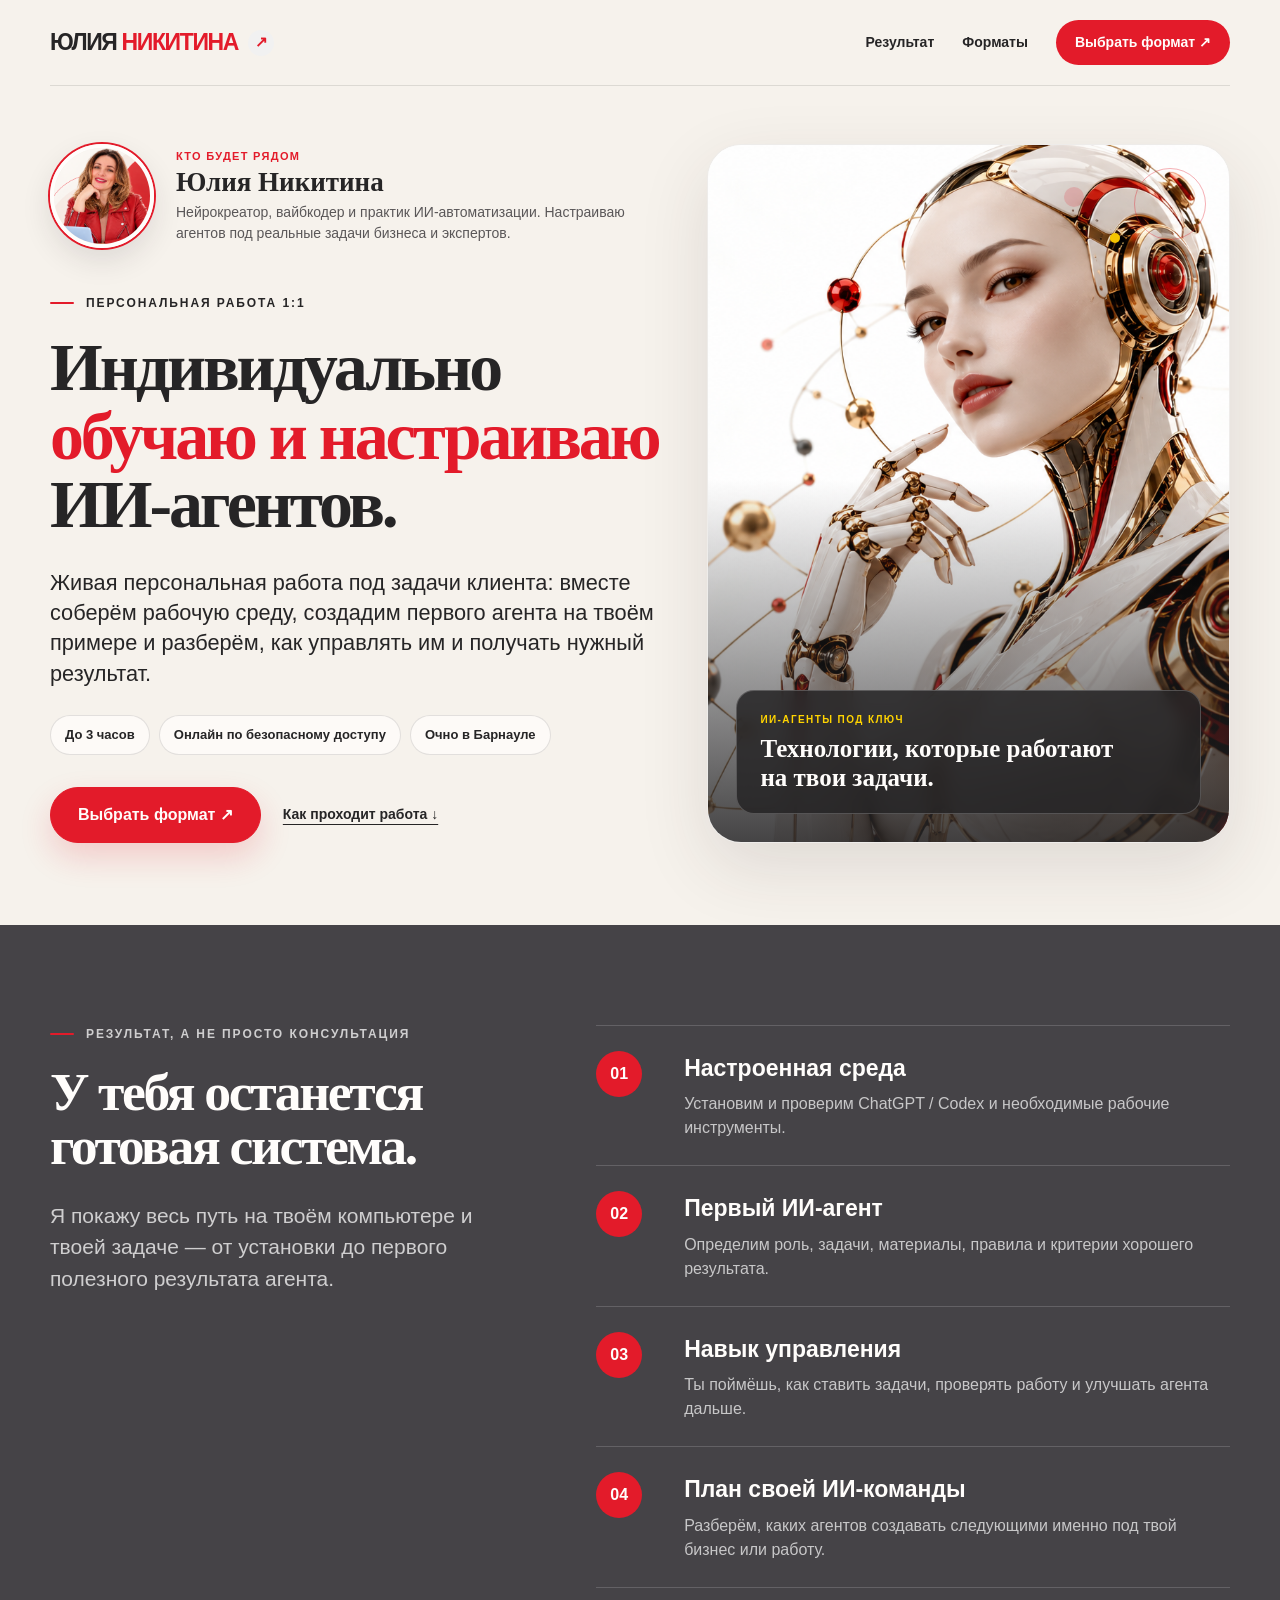
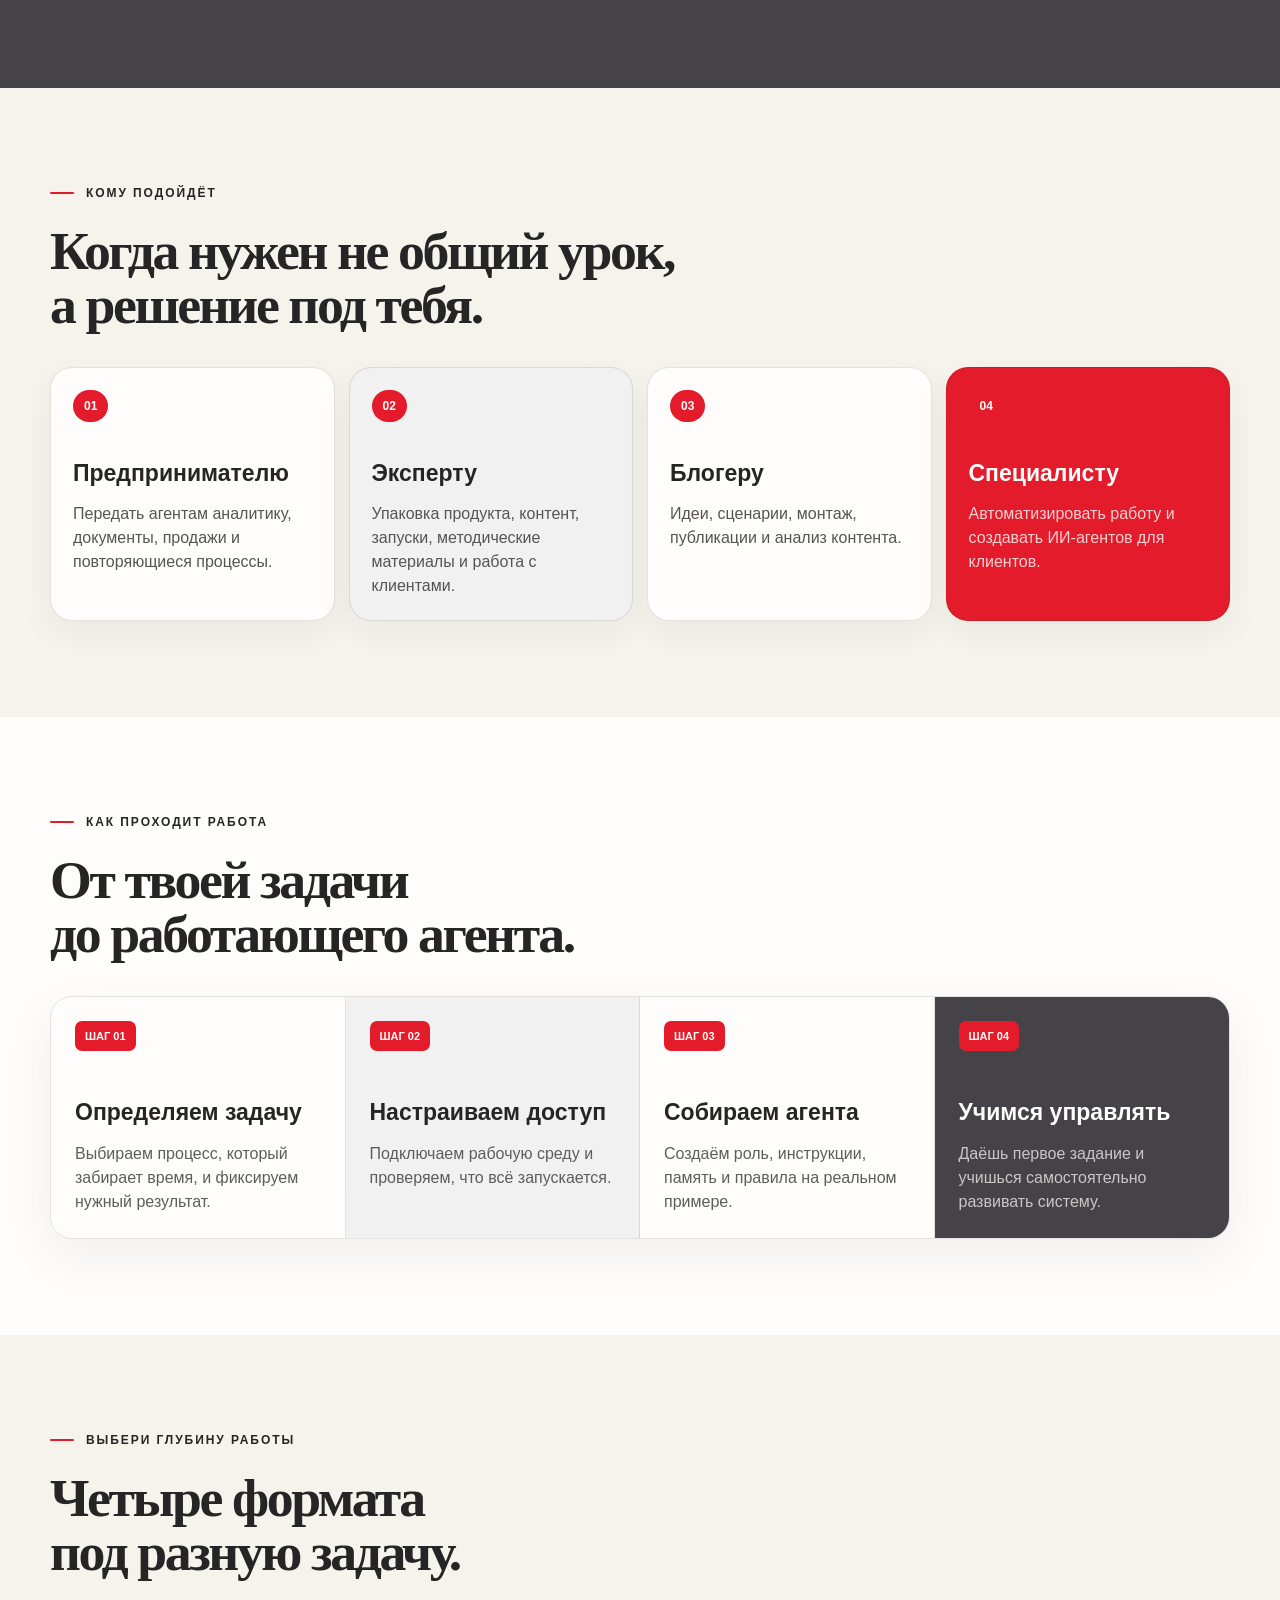
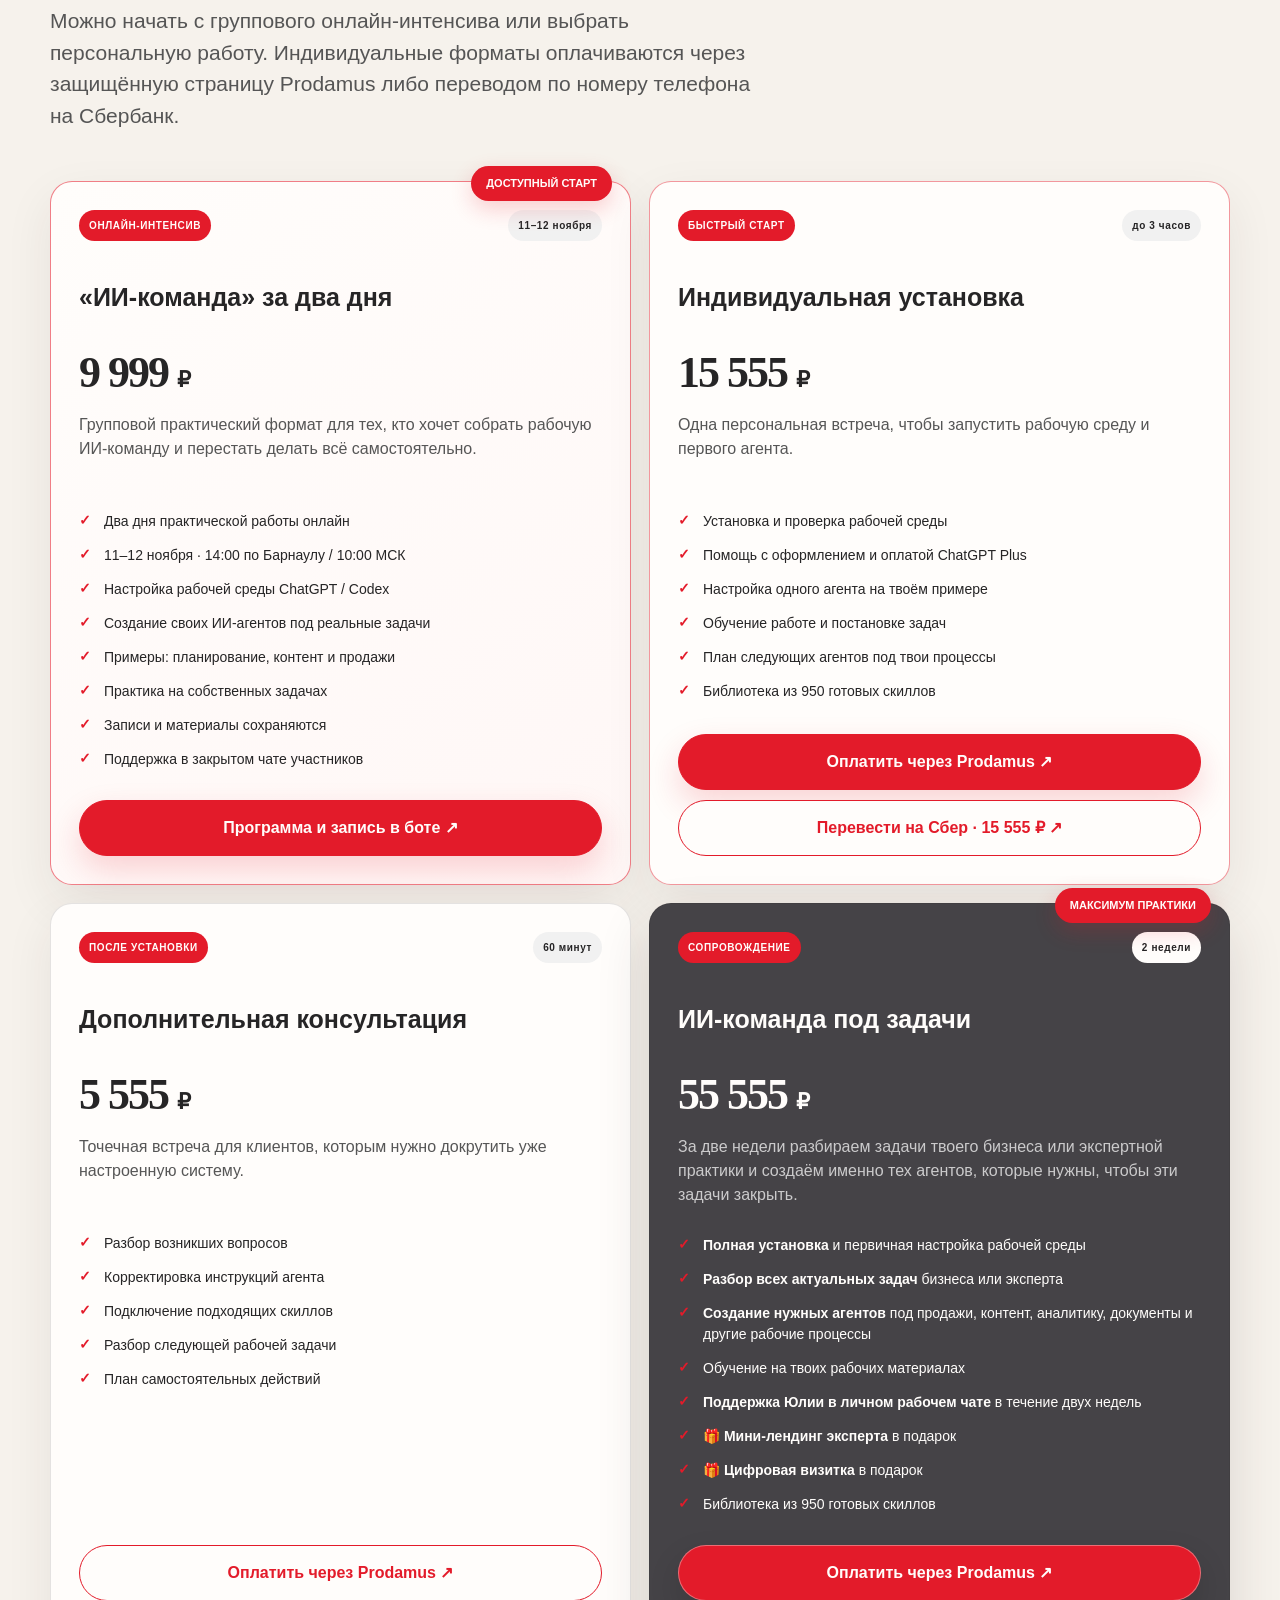
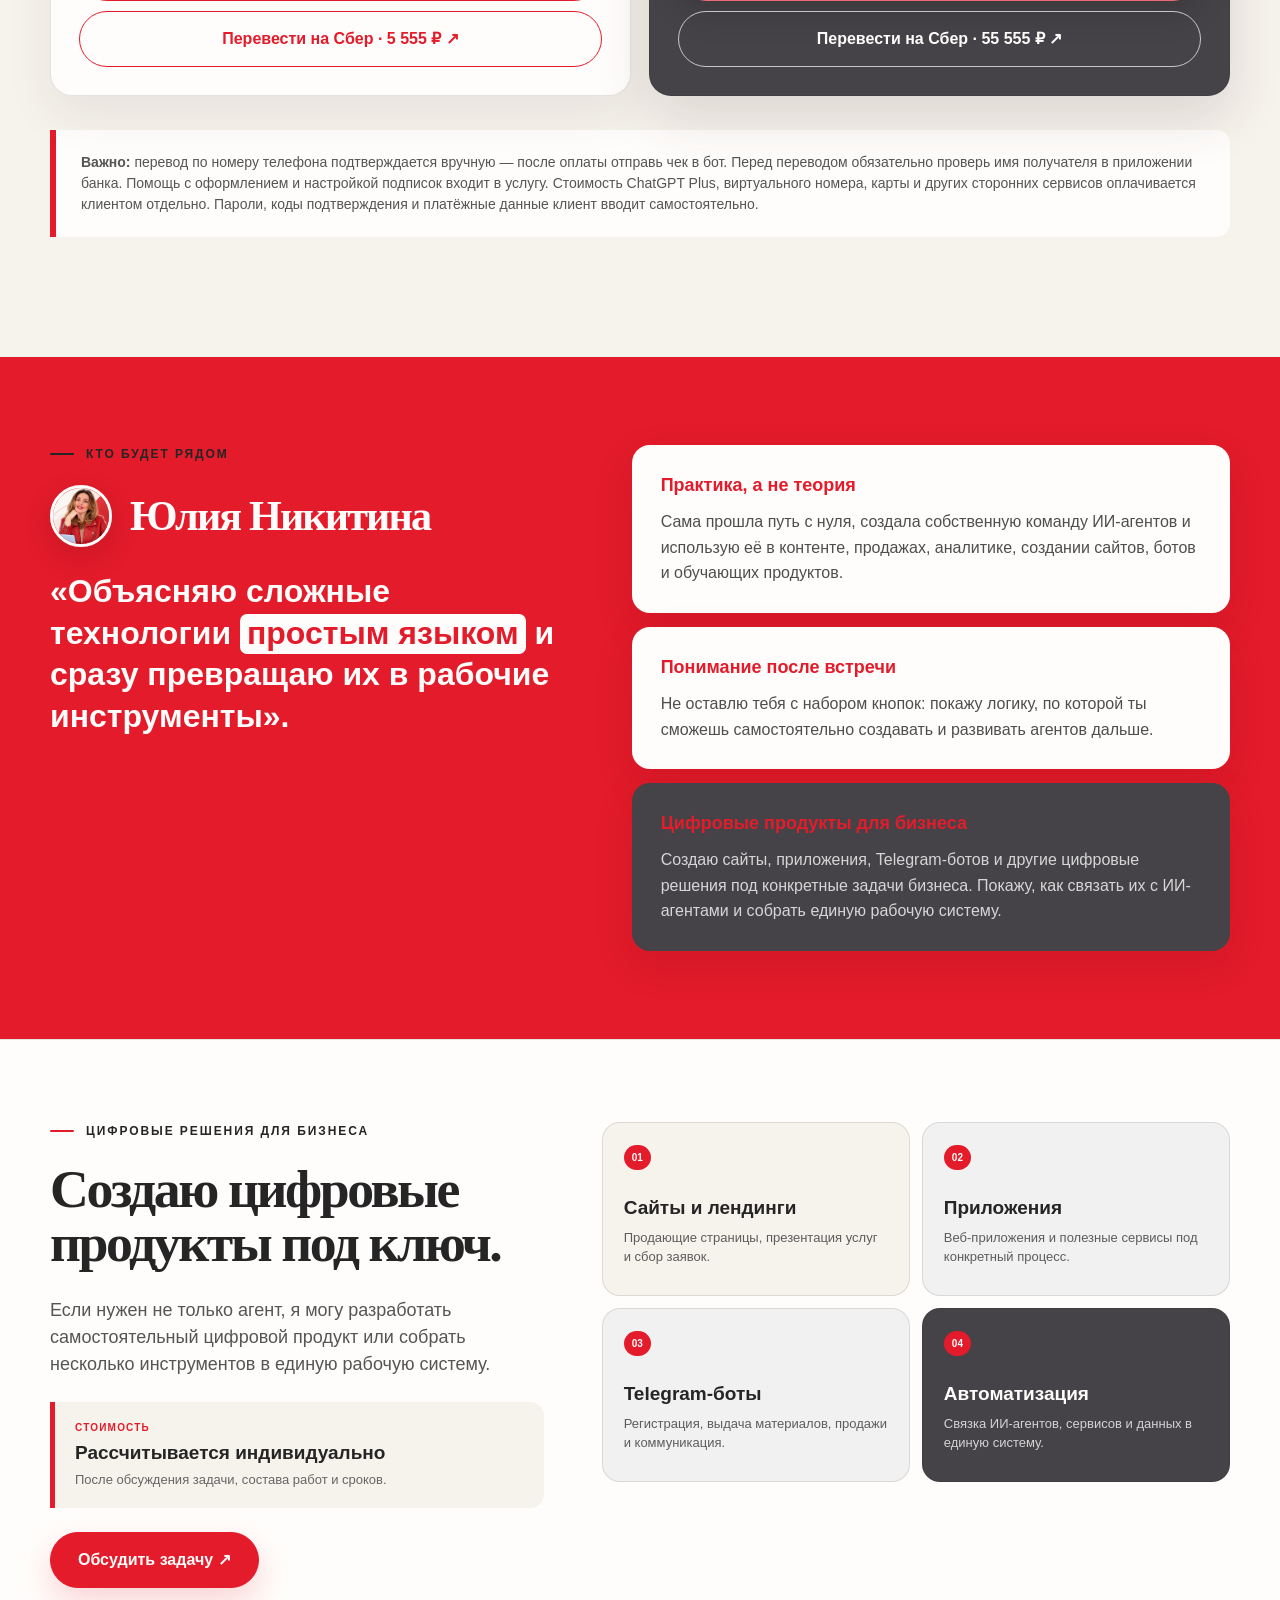
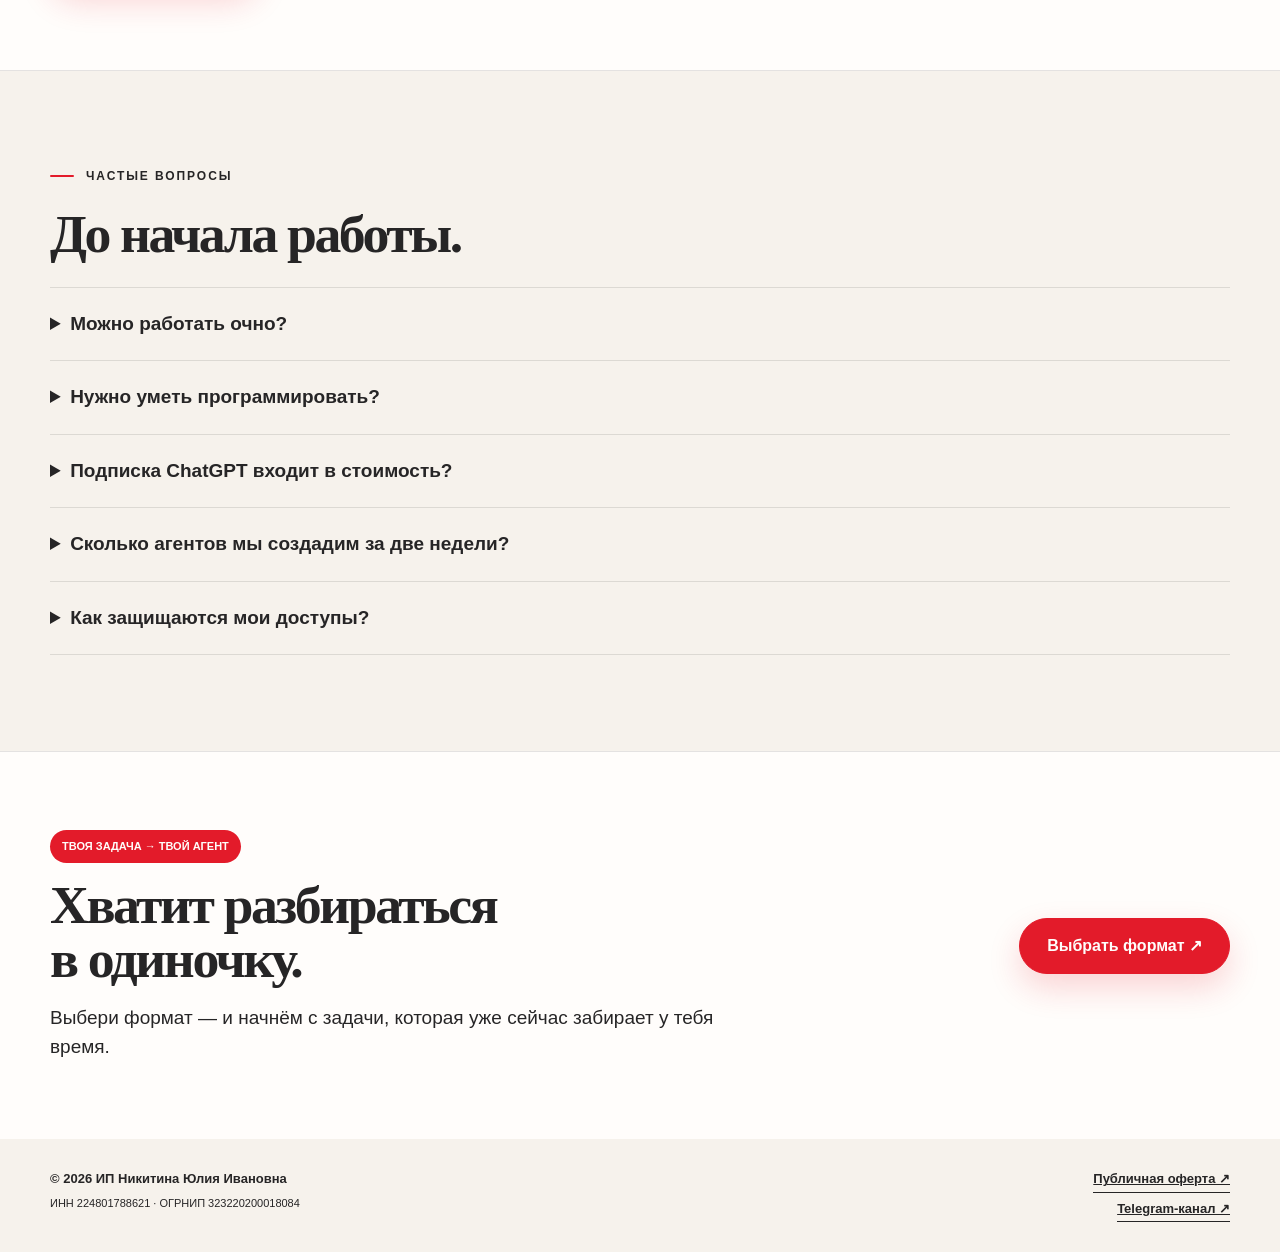
==== commit 8db255cd: "Update intensive dates and custom agent focus" ====
--- a/agents/index.html
+++ b/agents/index.html
@@ -107,14 +107,16 @@
       <div class="price-grid">
         <article class="price-card intensive">
           <div class="popular">ДОСТУПНЫЙ СТАРТ</div>
-          <div class="price-top"><span>ОНЛАЙН-ИНТЕНСИВ</span><b>10–11 ноября</b></div>
+          <div class="price-top"><span>ОНЛАЙН-ИНТЕНСИВ</span><b>11–12 ноября</b></div>
           <h3>«ИИ-команда» за два дня</h3>
           <div class="price">9 999 <small>₽</small></div>
           <p class="price-intro">Групповой практический формат для тех, кто хочет собрать рабочую ИИ-команду и перестать делать всё самостоятельно.</p>
           <ul>
             <li>Два дня практической работы онлайн</li>
+            <li>11–12 ноября · 14:00 по Барнаулу / 10:00 МСК</li>
             <li>Настройка рабочей среды ChatGPT / Codex</li>
-            <li>ИИ-агенты для планирования, контента и продаж</li>
+            <li>Создание своих ИИ-агентов под реальные задачи</li>
+            <li>Примеры: планирование, контент и продажи</li>
             <li>Практика на собственных задачах</li>
             <li>Записи и материалы сохраняются</li>
             <li>Поддержка в закрытом чате участников</li>
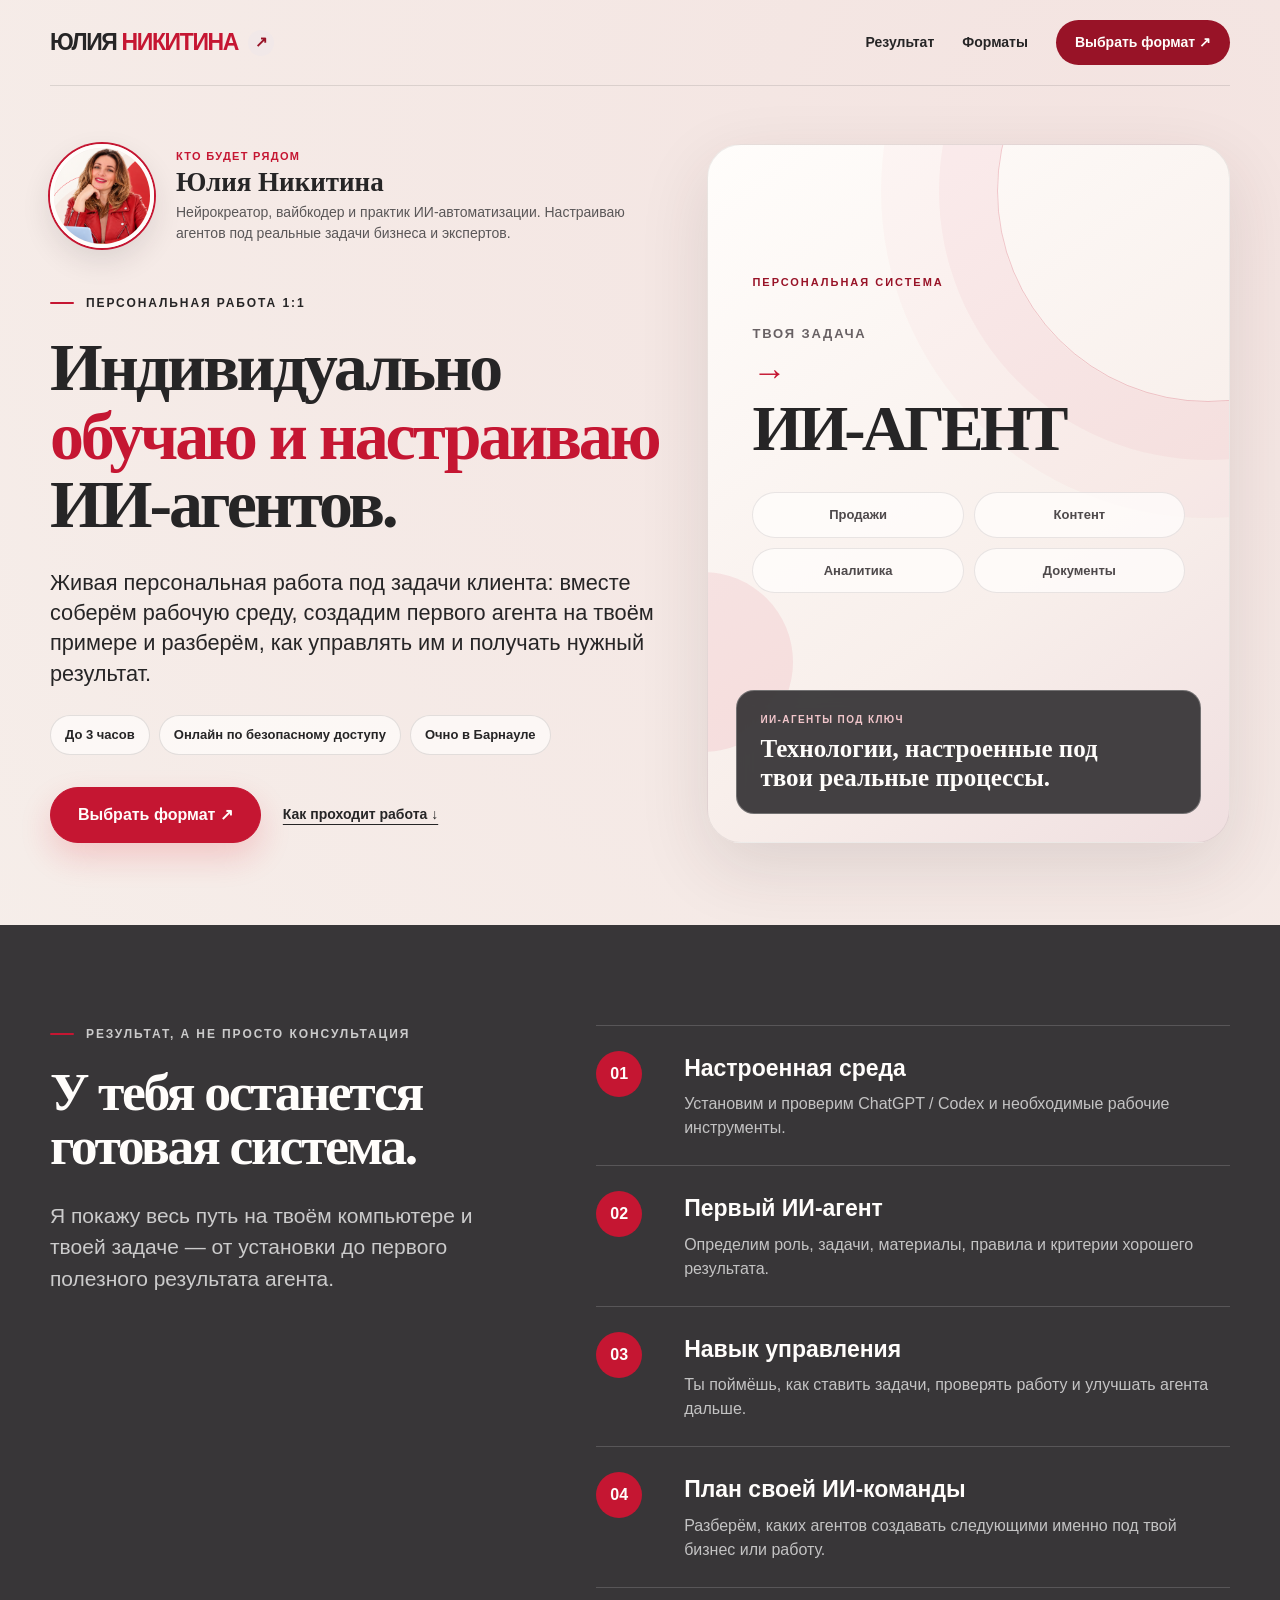
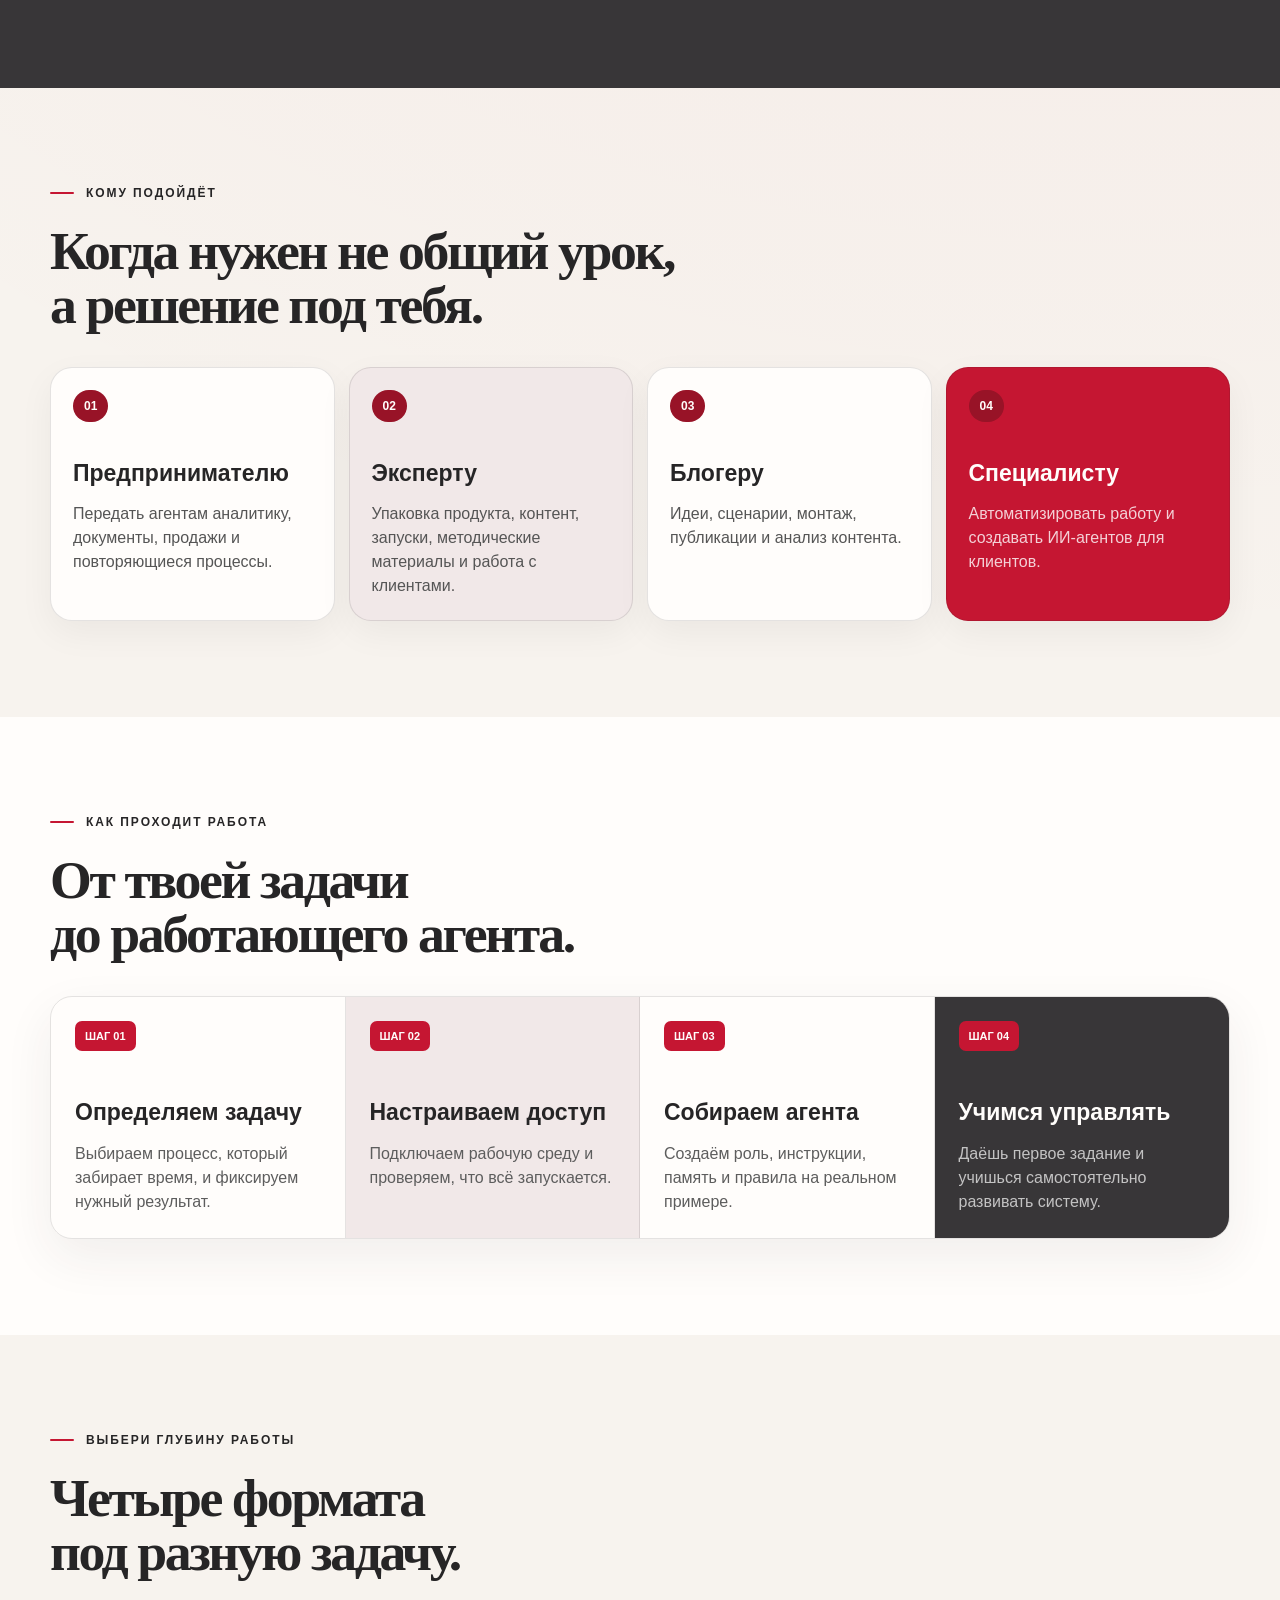
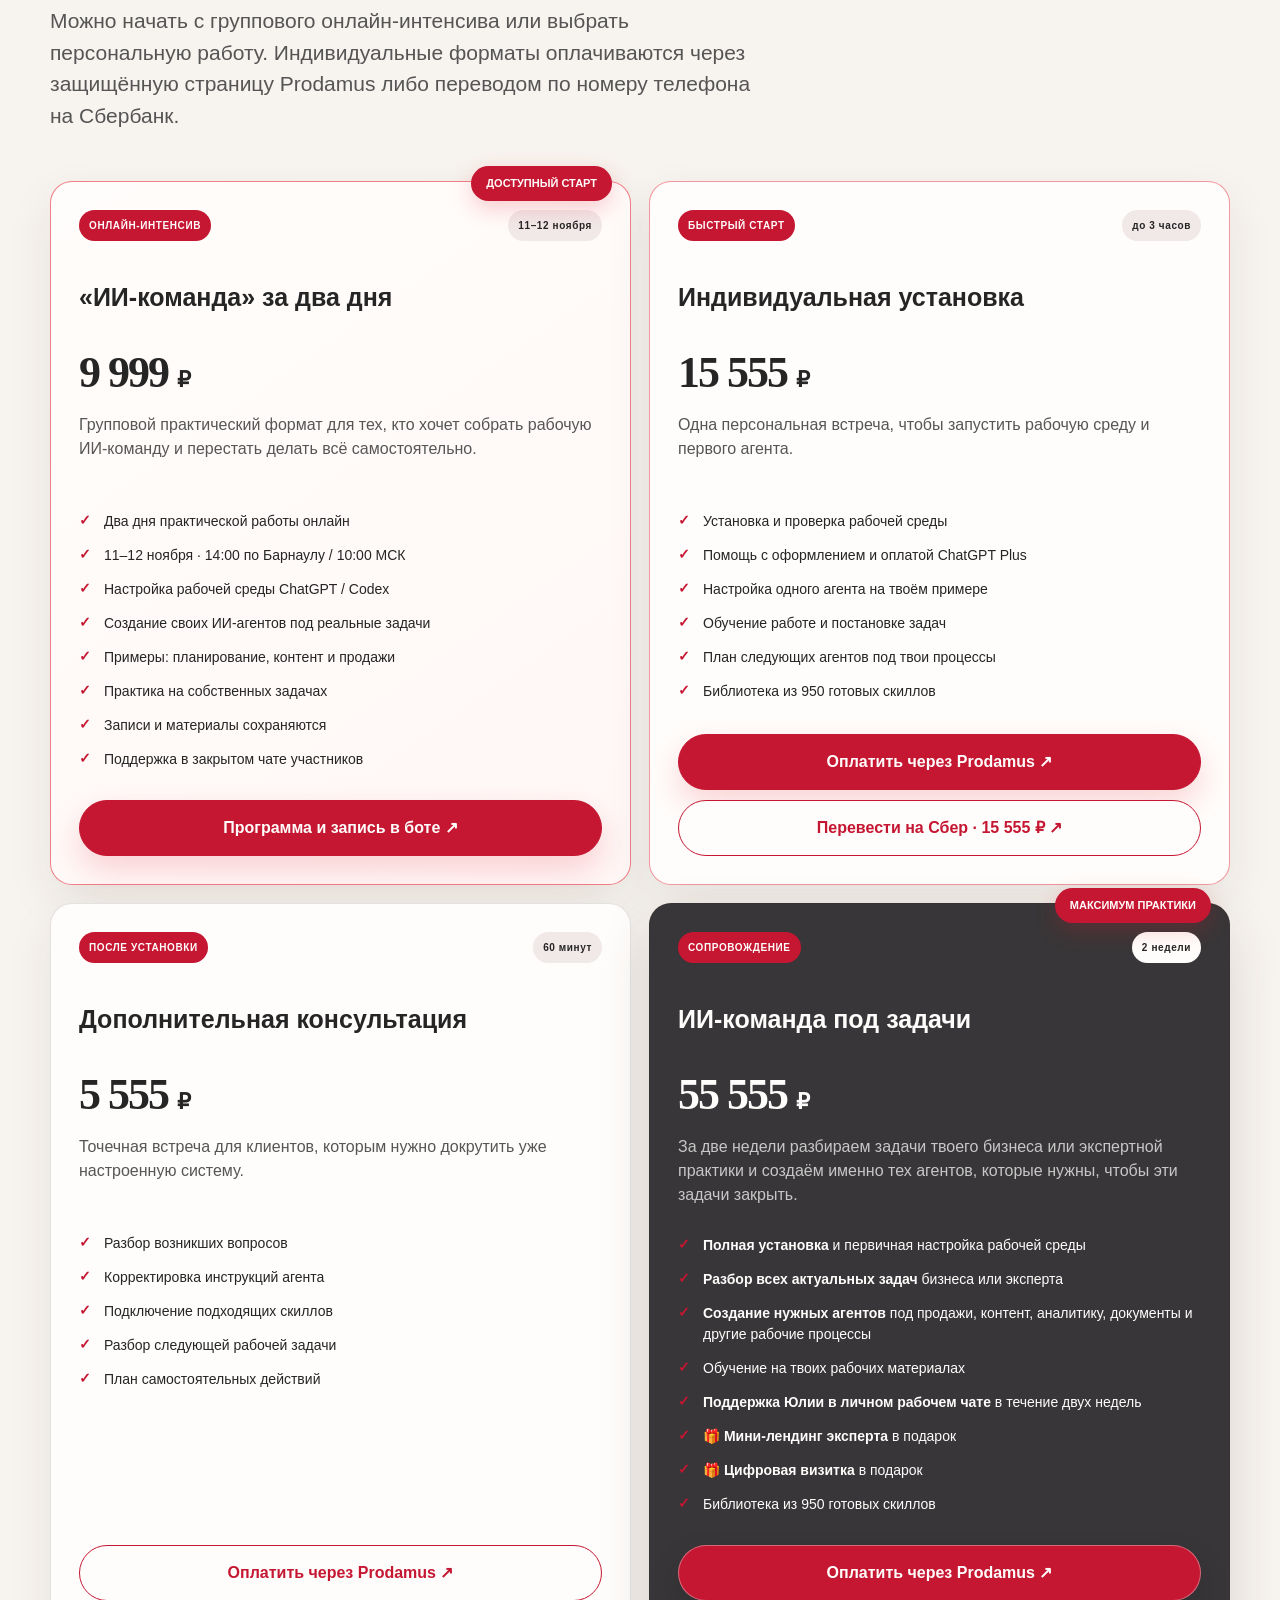
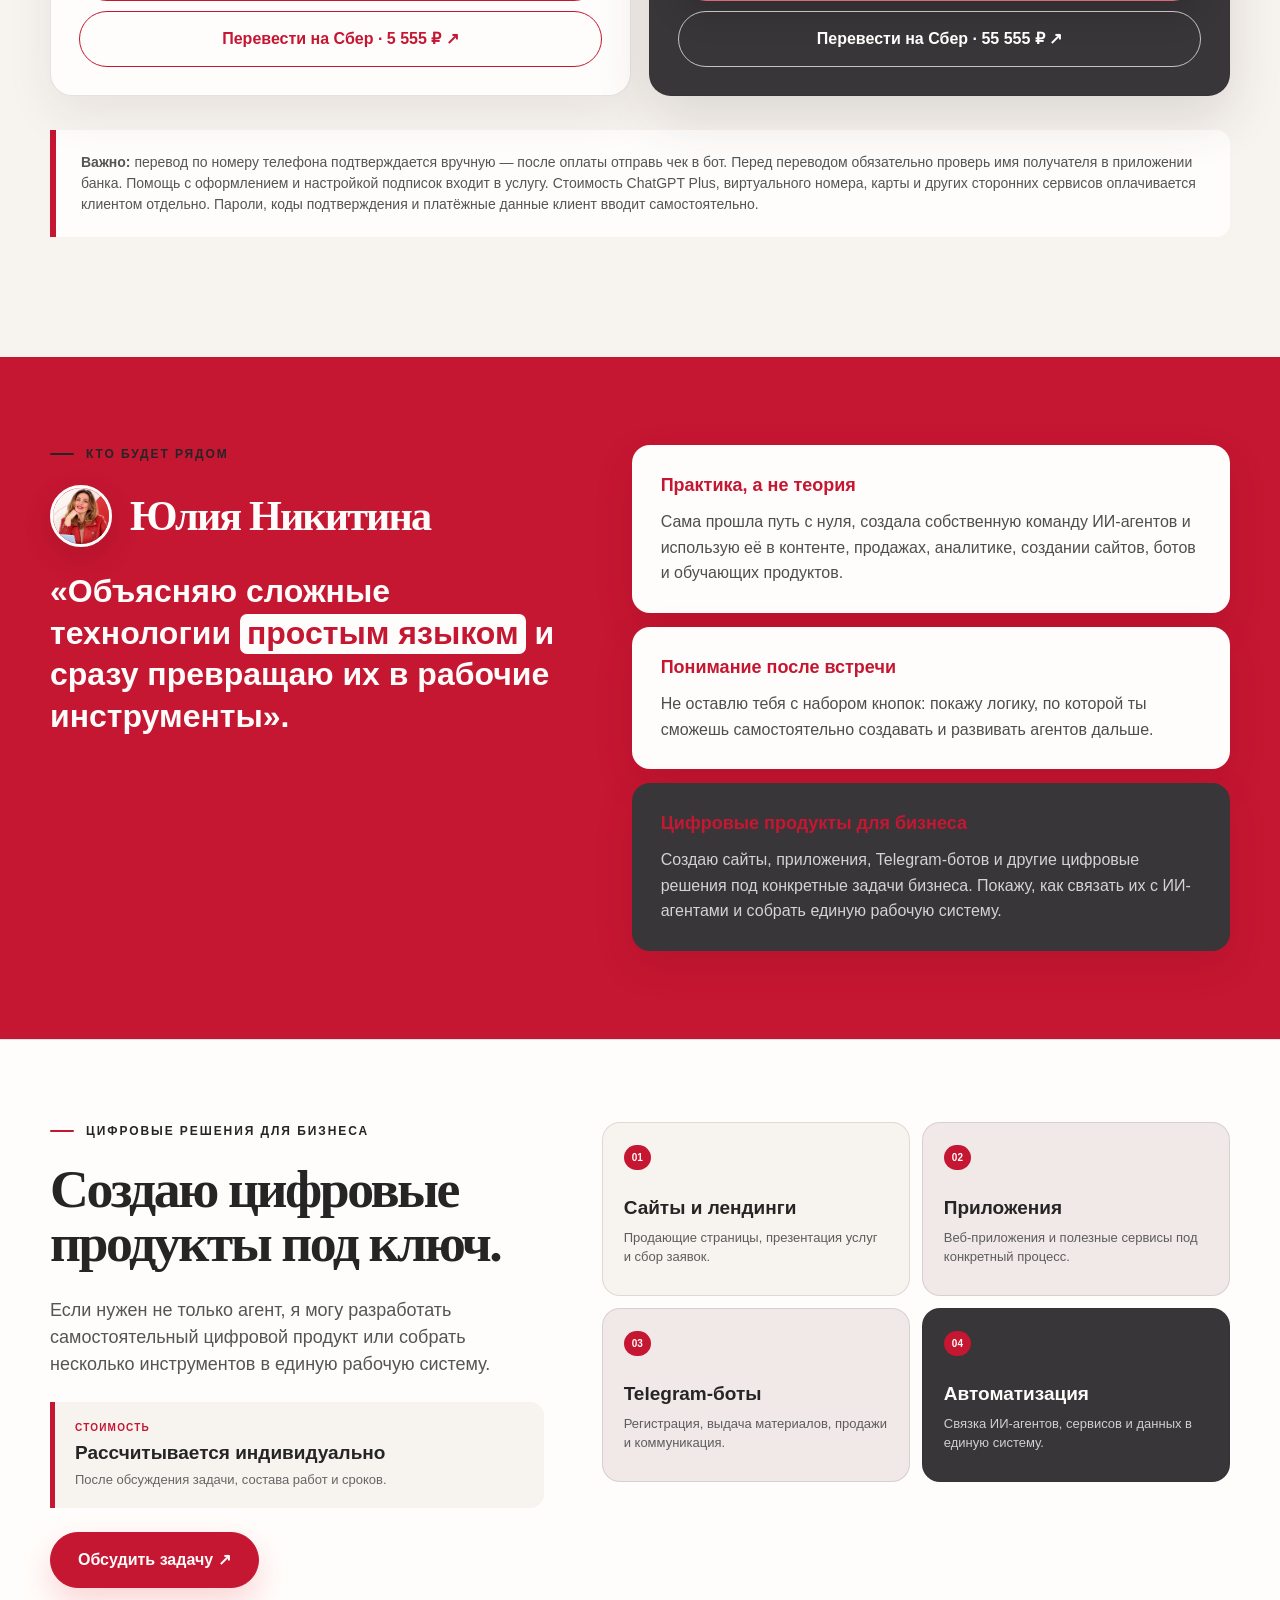
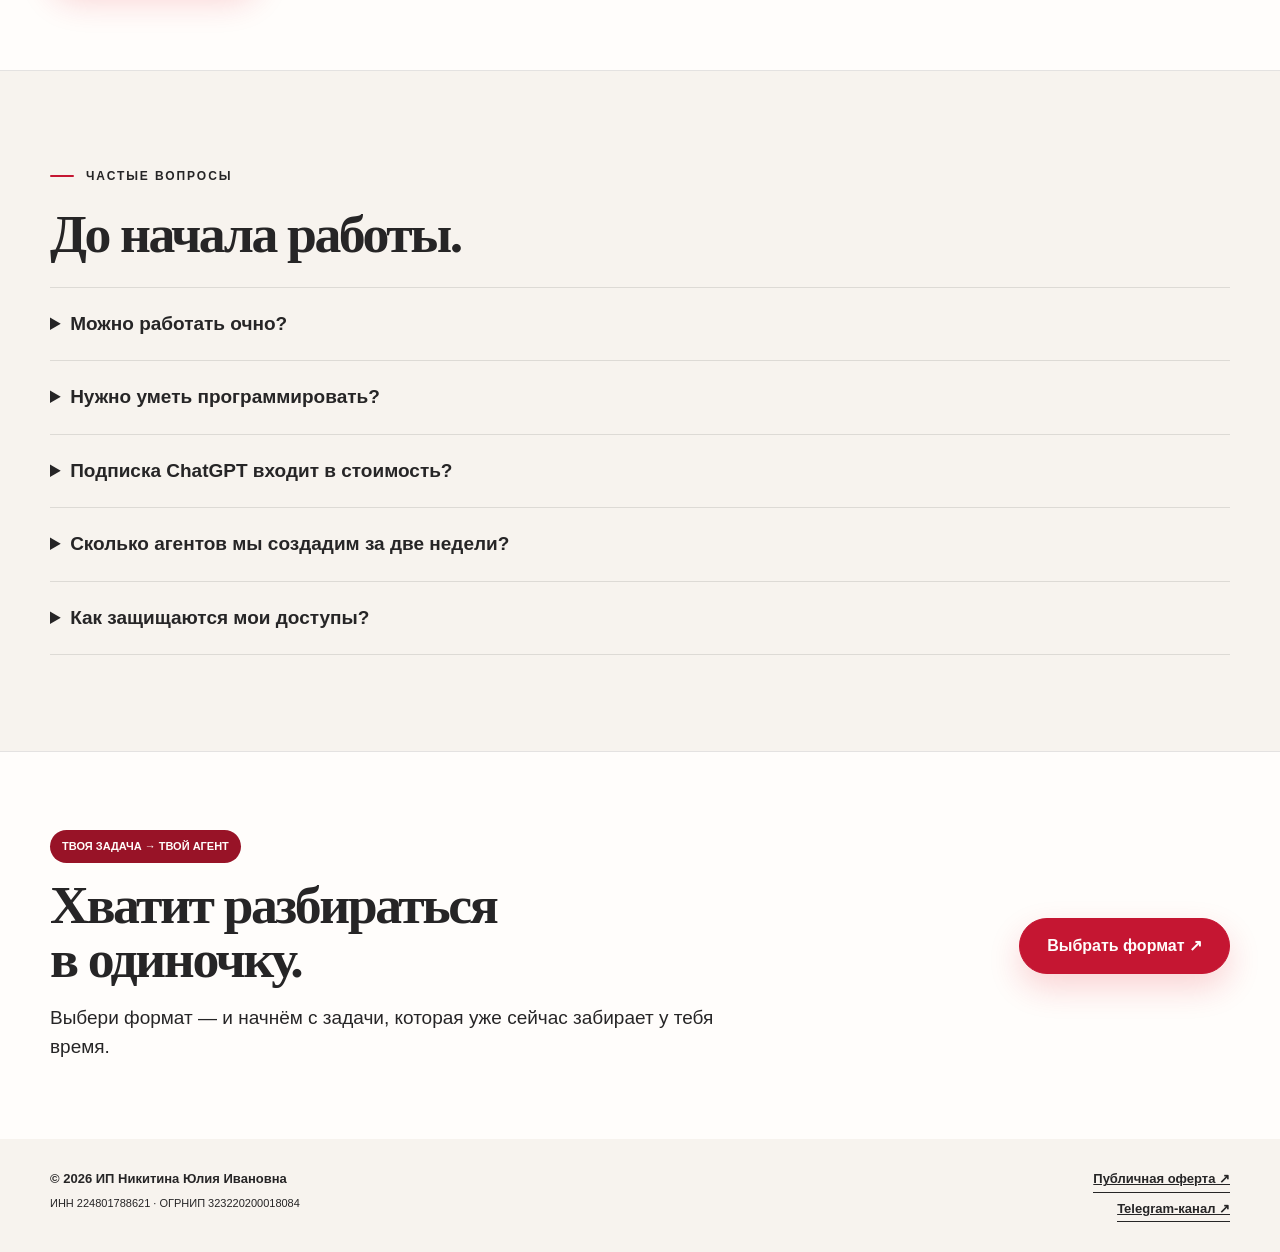
==== commit da34f1ed: "Refresh agents landing visual style" ====
--- a/agents/index.html
+++ b/agents/index.html
@@ -6,18 +6,18 @@
   <meta name="description" content="Индивидуальное обучение и настройка ИИ-агентов под задачи клиента. Живая персональная работа с Юлией Никитиной.">
   <meta property="og:title" content="ИИ-агенты под ключ — Юлия Никитина">
   <meta property="og:description" content="Рабочая среда, первый ИИ-агент и обучение на твоих задачах. Индивидуально, онлайн или очно в Барнауле.">
-  <meta property="og:image" content="https://juliyanikitina.github.io/ai/agents/agents-preview.png?v=1">
-  <meta property="og:image:width" content="1734">
-  <meta property="og:image:height" content="907">
+  <meta property="og:image" content="https://juliyanikitina.github.io/ai/agents/agents-preview-premium-v2.png?v=2">
+  <meta property="og:image:width" content="1200">
+  <meta property="og:image:height" content="630">
   <meta property="og:image:alt" content="Юлия Никитина — ИИ-агенты под ключ">
   <meta property="og:type" content="website">
   <meta property="og:url" content="https://juliyanikitina.github.io/ai/agents/">
   <meta name="twitter:card" content="summary_large_image">
   <meta name="twitter:title" content="ИИ-агенты под ключ — Юлия Никитина">
   <meta name="twitter:description" content="Установка, обучение и сопровождение ИИ-агентов под реальные задачи.">
-  <meta name="twitter:image" content="https://juliyanikitina.github.io/ai/agents/agents-preview.png?v=1">
+  <meta name="twitter:image" content="https://juliyanikitina.github.io/ai/agents/agents-preview-premium-v2.png?v=2">
   <title>ИИ-агенты под ключ — Юлия Никитина</title>
-  <link rel="stylesheet" href="style.css?v=20-intensive-card">
+  <link rel="stylesheet" href="style.css?v=21-premium-red">
 </head>
 <body>
   <header class="topbar wrap">
@@ -53,9 +53,20 @@
           <a class="text-link" href="#process">Как проходит работа ↓</a>
         </div>
       </div>
-      <div class="personal-ai-visual" aria-label="ИИ-агент и цифровая экосистема">
-        <img src="../assets/ai-robot-network.png" alt="Персональный ИИ-агент в цифровой экосистеме">
-        <div class="visual-note"><span>ИИ-АГЕНТЫ ПОД КЛЮЧ</span><strong>Технологии, которые работают на твои задачи.</strong></div>
+      <div class="personal-ai-visual" aria-label="Персональная система ИИ-агентов">
+        <div class="visual-kicker">ПЕРСОНАЛЬНАЯ СИСТЕМА</div>
+        <div class="visual-core">
+          <span>ТВОЯ ЗАДАЧА</span>
+          <b>→</b>
+          <strong>ИИ-АГЕНТ</strong>
+        </div>
+        <div class="capability-grid" aria-label="Примеры задач для ИИ-агентов">
+          <span>Продажи</span>
+          <span>Контент</span>
+          <span>Аналитика</span>
+          <span>Документы</span>
+        </div>
+        <div class="visual-note"><span>ИИ-АГЕНТЫ ПОД КЛЮЧ</span><strong>Технологии, настроенные под твои реальные процессы.</strong></div>
       </div>
     </section>
 
--- a/agents/style.css
+++ b/agents/style.css
@@ -1,11 +1,11 @@
 :root {
-  --red: #e31b2a;
-  --red-dark: #e31b2a;
-  --blush: #f1f1f1;
-  --cream: #fbf8f3;
+  --red: #c51632;
+  --red-dark: #981327;
+  --blush: #f1e8e8;
+  --cream: #fbf7f2;
   --ink: #262526;
-  --graphite: #454347;
-  --paper: #f6f2ec;
+  --graphite: #383638;
+  --paper: #f7f3ee;
   --white: #fffdfb;
   --line: rgba(38, 37, 38, .12);
   --radius: 22px;
@@ -14,7 +14,7 @@
 
 * { box-sizing: border-box; }
 html { scroll-behavior: smooth; }
-body { margin: 0; background: var(--paper); color: var(--ink); font-family: Arial, Helvetica, sans-serif; line-height: 1.5; }
+body { margin: 0; background: radial-gradient(circle at 88% 2%, rgba(197,22,50,.07), transparent 28%), var(--paper); color: var(--ink); font-family: Arial, Helvetica, sans-serif; line-height: 1.5; }
 a { color: inherit; }
 img { display: block; max-width: 100%; }
 .wrap { width: min(1180px, calc(100% - 40px)); margin-inline: auto; }
@@ -51,12 +51,18 @@
 .expert-card-copy strong { display: block; margin: 3px 0 4px; font-family: Georgia, "Times New Roman", serif; font-size: 27px; line-height: 1.1; }
 .expert-card-copy span { display: block; color: var(--red); font-size: 11px; font-weight: 900; letter-spacing: .12em; }
 .expert-card-copy p { margin: 0; color: #5a5758; font-size: 14px; line-height: 1.5; }
-.personal-ai-visual { position: relative; align-self: stretch; min-height: 570px; overflow: hidden; border: 1px solid rgba(38,37,38,.08); border-radius: 34px; background: var(--white); box-shadow: var(--shadow); }
-.personal-ai-visual::before { content: ""; position: absolute; z-index: 1; inset: 0; background: linear-gradient(180deg, transparent 48%, rgba(38,37,38,.86) 100%); pointer-events: none; }
-.personal-ai-visual::after { content: ""; position: absolute; z-index: 2; top: 23px; right: 23px; width: 70px; height: 70px; border: 1px solid rgba(227,27,42,.35); border-radius: 50%; box-shadow: -55px 34px 0 -31px #f4c400, -96px -7px 0 -26px rgba(227,27,42,.18); pointer-events: none; }
-.personal-ai-visual img { width: 100%; height: 100%; min-height: 570px; object-fit: cover; object-position: 66% 50%; }
-.visual-note { position: absolute; z-index: 3; left: 28px; right: 28px; bottom: 28px; padding: 21px 23px; border: 1px solid rgba(255,255,255,.2); border-radius: 18px; background: rgba(38,37,38,.86); color: var(--white); backdrop-filter: blur(8px); }
-.visual-note span { display: block; margin-bottom: 8px; color: #ffd400; font-size: 10px; font-weight: 900; letter-spacing: .14em; }
+.personal-ai-visual { position: relative; align-self: stretch; display: flex; flex-direction: column; justify-content: center; min-height: 570px; overflow: hidden; padding: 44px; border: 1px solid rgba(38,37,38,.08); border-radius: 34px; background: linear-gradient(145deg, #fffdfb 0%, #f8efeb 62%, #f0dfe0 100%); box-shadow: var(--shadow); }
+.personal-ai-visual::before { content: ""; position: absolute; width: 420px; height: 420px; right: -190px; top: -165px; border: 1px solid rgba(197,22,50,.22); border-radius: 50%; box-shadow: 0 0 0 58px rgba(197,22,50,.04), 0 0 0 116px rgba(197,22,50,.025); pointer-events: none; }
+.personal-ai-visual::after { content: ""; position: absolute; width: 180px; height: 180px; left: -95px; bottom: 90px; border-radius: 50%; background: rgba(197,22,50,.08); pointer-events: none; }
+.visual-kicker { position: relative; z-index: 1; margin-bottom: 34px; color: var(--red-dark); font-size: 11px; font-weight: 900; letter-spacing: .18em; }
+.visual-core { position: relative; z-index: 1; display: grid; gap: 11px; margin-bottom: 34px; }
+.visual-core span { color: #686164; font-size: 13px; font-weight: 900; letter-spacing: .14em; }
+.visual-core b { color: var(--red); font-size: 34px; line-height: 1; }
+.visual-core strong { max-width: 420px; color: var(--ink); font-family: Georgia, "Times New Roman", serif; font-size: clamp(46px, 5vw, 70px); letter-spacing: -.06em; line-height: .92; }
+.capability-grid { position: relative; z-index: 1; display: grid; grid-template-columns: repeat(2, minmax(0,1fr)); gap: 10px; margin-bottom: 120px; }
+.capability-grid span { padding: 12px 14px; border: 1px solid rgba(38,37,38,.1); border-radius: 999px; background: rgba(255,253,251,.78); color: #4e494b; font-size: 13px; font-weight: 800; text-align: center; }
+.visual-note { position: absolute; z-index: 3; left: 28px; right: 28px; bottom: 28px; padding: 21px 23px; border: 1px solid rgba(255,255,255,.25); border-radius: 18px; background: rgba(56,54,56,.94); color: var(--white); backdrop-filter: blur(8px); }
+.visual-note span { display: block; margin-bottom: 8px; color: #f2c6cb; font-size: 10px; font-weight: 900; letter-spacing: .14em; }
 .visual-note strong { display: block; max-width: 360px; font-family: Georgia, "Times New Roman", serif; font-size: 25px; line-height: 1.13; }
 
 .section { padding-block: 96px; }
@@ -174,7 +180,7 @@
   .hero { grid-template-columns: 1fr; }
   .hero-copy { max-width: 900px; }
   .personal-ai-visual { min-height: 430px; }
-  .personal-ai-visual img { min-height: 430px; object-position: 68% 44%; }
+  .personal-ai-visual { padding: 36px; }
   .hero { padding-top: 52px; }
   .audience-grid, .steps { grid-template-columns: repeat(2, 1fr); }
   .steps article:nth-child(2) { border-right: 0; }
@@ -202,7 +208,11 @@
   .expert-card-copy strong { font-size: 23px; }
   .expert-card-copy p { font-size: 13px; }
   .personal-ai-visual { min-height: 350px; border-radius: 24px; }
-  .personal-ai-visual img { min-height: 350px; object-position: 69% 46%; }
+  .personal-ai-visual { min-height: 430px; padding: 28px 22px; }
+  .visual-kicker { margin-bottom: 22px; }
+  .visual-core { margin-bottom: 22px; }
+  .visual-core strong { font-size: clamp(42px, 15vw, 62px); }
+  .capability-grid { margin-bottom: 116px; }
   .visual-note { left: 15px; right: 15px; bottom: 15px; padding: 16px; border-radius: 14px; }
   .visual-note strong { font-size: 20px; }
   .card-one { top: 72px; left: 10px; }
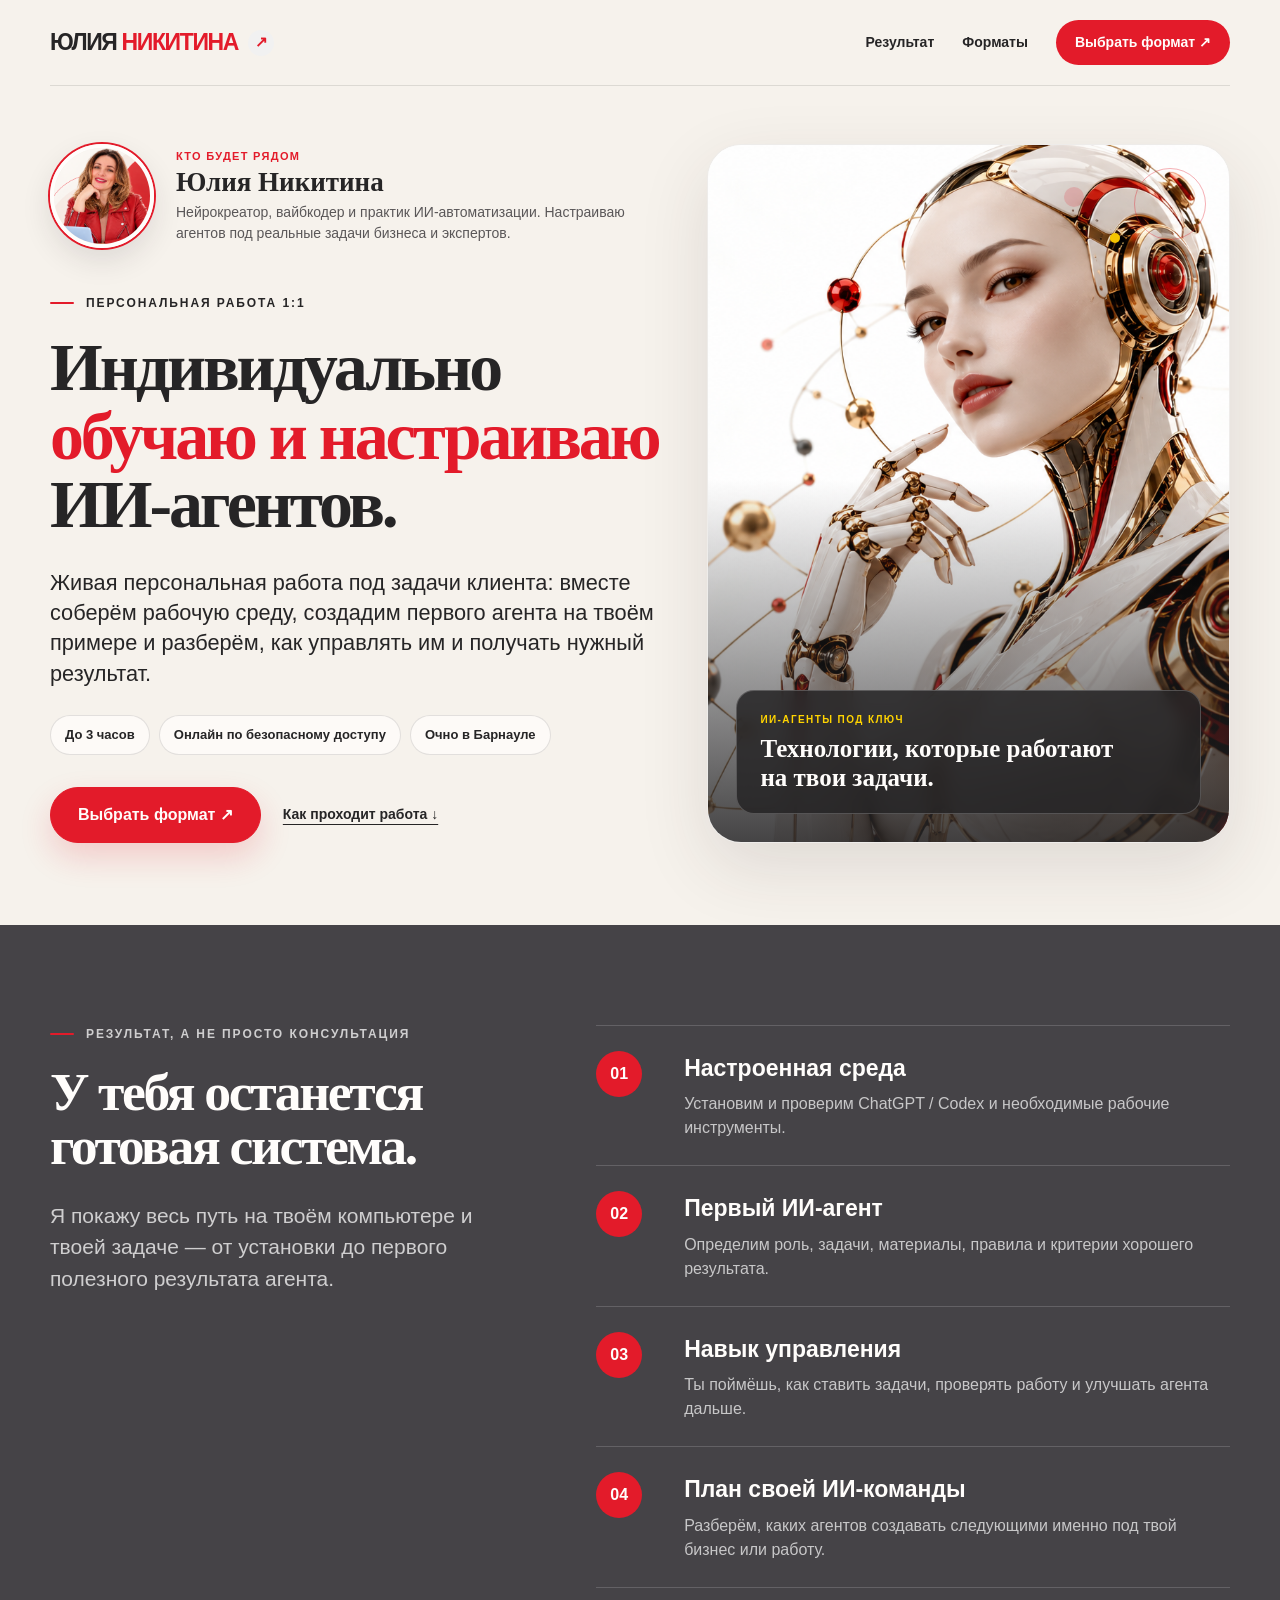
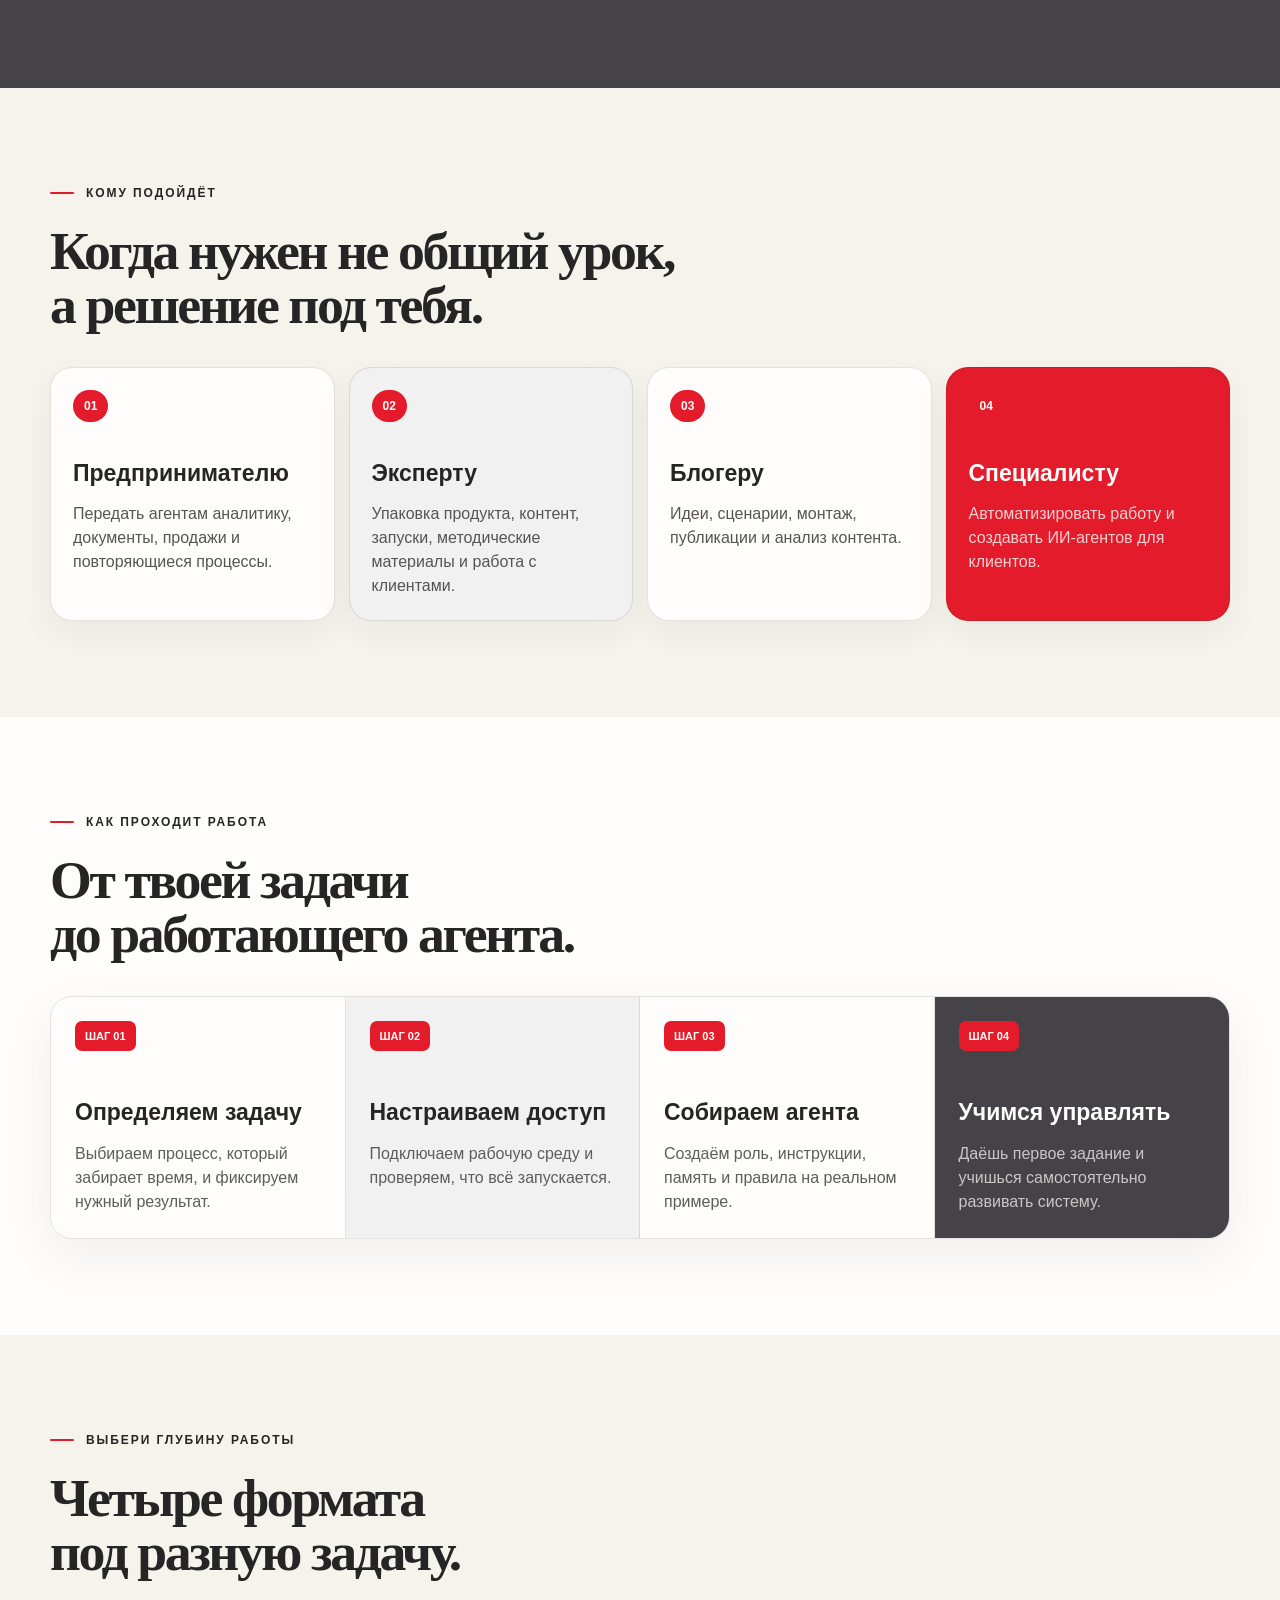
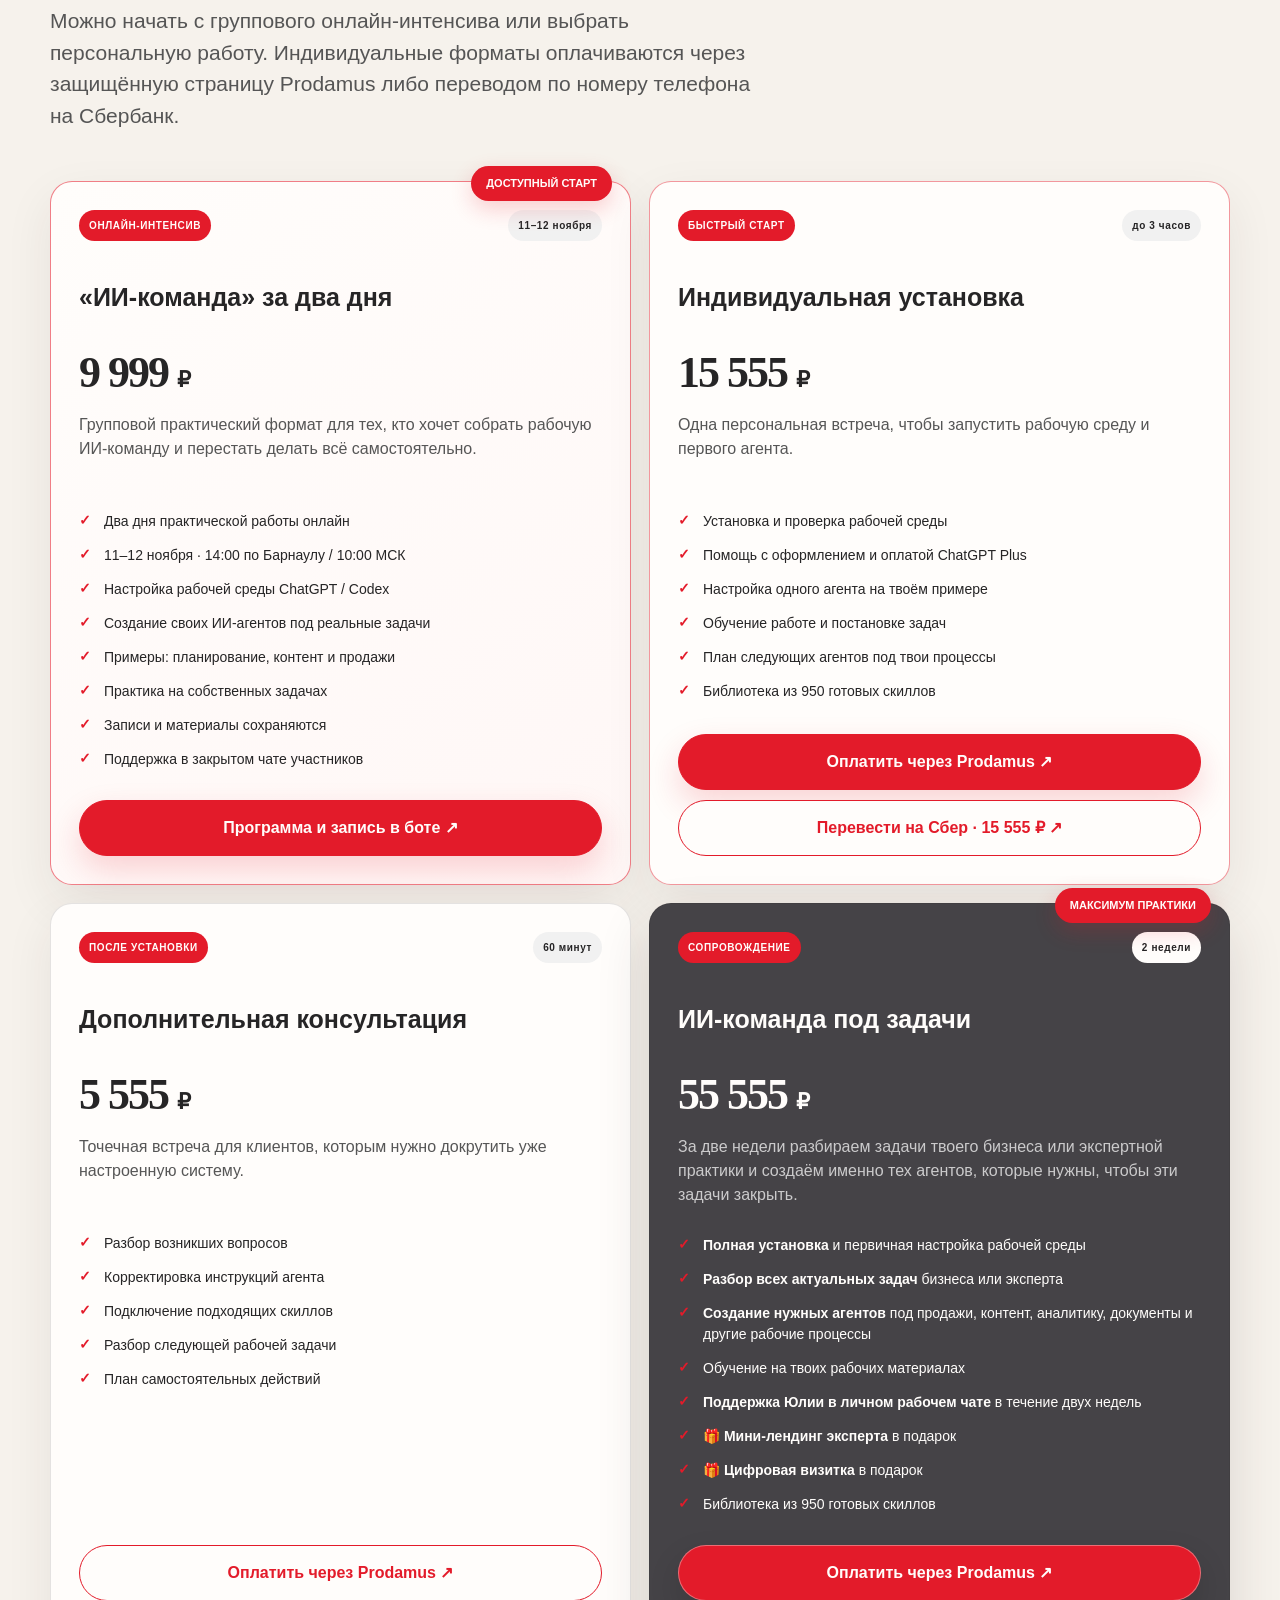
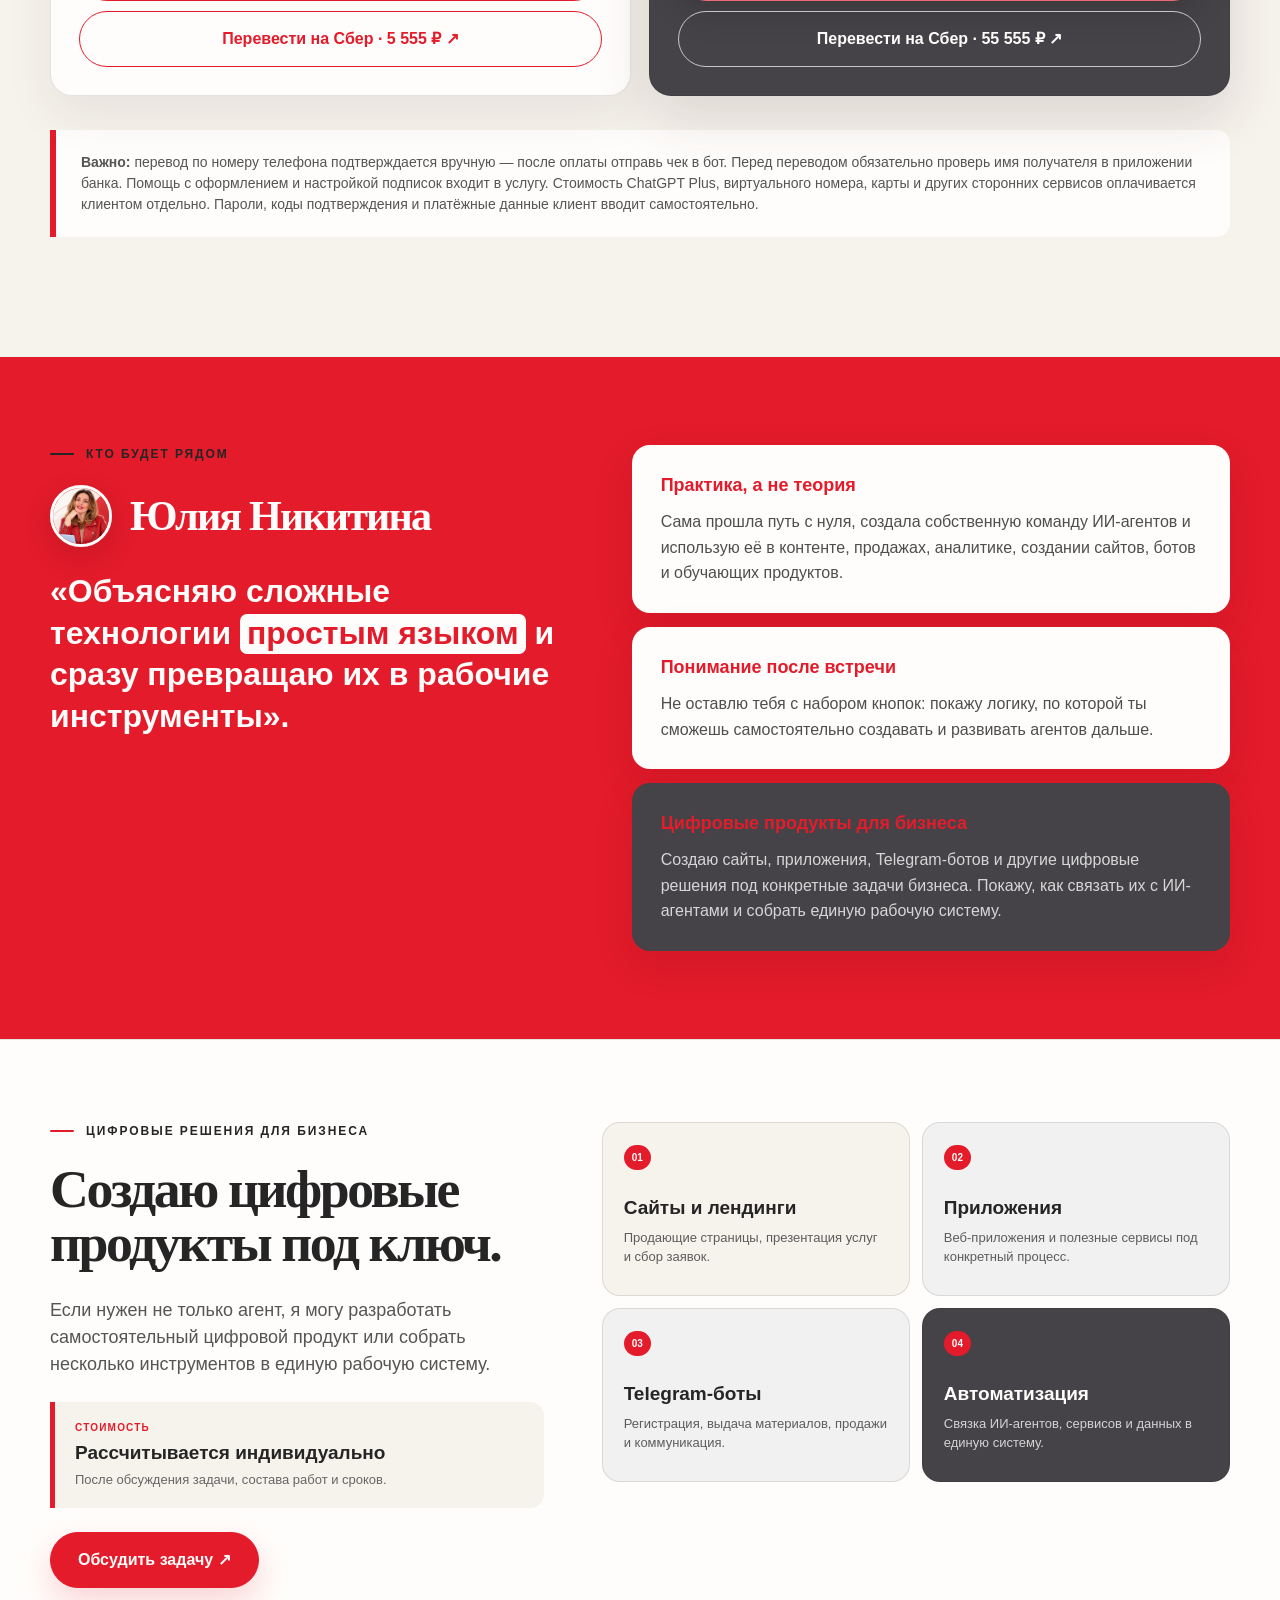
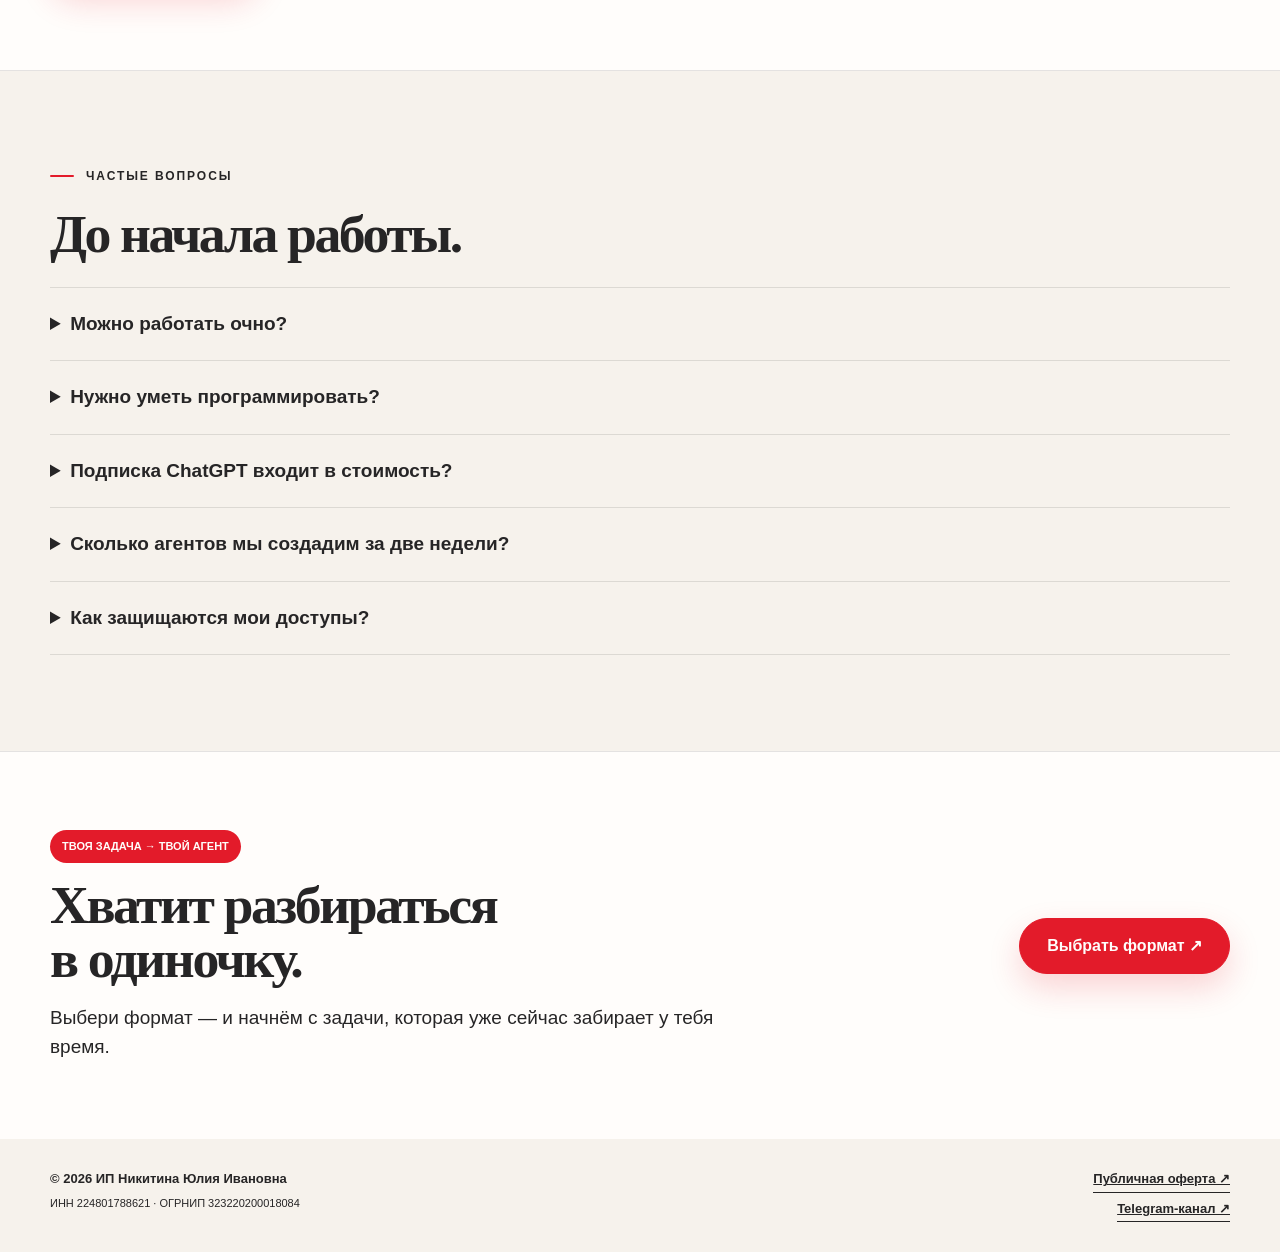
==== commit 71c5cecc: "Revert "Refresh agents landing visual style" This reverts commit da34f1ed553c9ac9fc5f85d1de38e037bed" ====
--- a/agents/index.html
+++ b/agents/index.html
@@ -6,18 +6,18 @@
   <meta name="description" content="Индивидуальное обучение и настройка ИИ-агентов под задачи клиента. Живая персональная работа с Юлией Никитиной.">
   <meta property="og:title" content="ИИ-агенты под ключ — Юлия Никитина">
   <meta property="og:description" content="Рабочая среда, первый ИИ-агент и обучение на твоих задачах. Индивидуально, онлайн или очно в Барнауле.">
-  <meta property="og:image" content="https://juliyanikitina.github.io/ai/agents/agents-preview-premium-v2.png?v=2">
-  <meta property="og:image:width" content="1200">
-  <meta property="og:image:height" content="630">
+  <meta property="og:image" content="https://juliyanikitina.github.io/ai/agents/agents-preview.png?v=1">
+  <meta property="og:image:width" content="1734">
+  <meta property="og:image:height" content="907">
   <meta property="og:image:alt" content="Юлия Никитина — ИИ-агенты под ключ">
   <meta property="og:type" content="website">
   <meta property="og:url" content="https://juliyanikitina.github.io/ai/agents/">
   <meta name="twitter:card" content="summary_large_image">
   <meta name="twitter:title" content="ИИ-агенты под ключ — Юлия Никитина">
   <meta name="twitter:description" content="Установка, обучение и сопровождение ИИ-агентов под реальные задачи.">
-  <meta name="twitter:image" content="https://juliyanikitina.github.io/ai/agents/agents-preview-premium-v2.png?v=2">
+  <meta name="twitter:image" content="https://juliyanikitina.github.io/ai/agents/agents-preview.png?v=1">
   <title>ИИ-агенты под ключ — Юлия Никитина</title>
-  <link rel="stylesheet" href="style.css?v=21-premium-red">
+  <link rel="stylesheet" href="style.css?v=20-intensive-card">
 </head>
 <body>
   <header class="topbar wrap">
@@ -53,20 +53,9 @@
           <a class="text-link" href="#process">Как проходит работа ↓</a>
         </div>
       </div>
-      <div class="personal-ai-visual" aria-label="Персональная система ИИ-агентов">
-        <div class="visual-kicker">ПЕРСОНАЛЬНАЯ СИСТЕМА</div>
-        <div class="visual-core">
-          <span>ТВОЯ ЗАДАЧА</span>
-          <b>→</b>
-          <strong>ИИ-АГЕНТ</strong>
-        </div>
-        <div class="capability-grid" aria-label="Примеры задач для ИИ-агентов">
-          <span>Продажи</span>
-          <span>Контент</span>
-          <span>Аналитика</span>
-          <span>Документы</span>
-        </div>
-        <div class="visual-note"><span>ИИ-АГЕНТЫ ПОД КЛЮЧ</span><strong>Технологии, настроенные под твои реальные процессы.</strong></div>
+      <div class="personal-ai-visual" aria-label="ИИ-агент и цифровая экосистема">
+        <img src="../assets/ai-robot-network.png" alt="Персональный ИИ-агент в цифровой экосистеме">
+        <div class="visual-note"><span>ИИ-АГЕНТЫ ПОД КЛЮЧ</span><strong>Технологии, которые работают на твои задачи.</strong></div>
       </div>
     </section>
 
--- a/agents/style.css
+++ b/agents/style.css
@@ -1,11 +1,11 @@
 :root {
-  --red: #c51632;
-  --red-dark: #981327;
-  --blush: #f1e8e8;
-  --cream: #fbf7f2;
+  --red: #e31b2a;
+  --red-dark: #e31b2a;
+  --blush: #f1f1f1;
+  --cream: #fbf8f3;
   --ink: #262526;
-  --graphite: #383638;
-  --paper: #f7f3ee;
+  --graphite: #454347;
+  --paper: #f6f2ec;
   --white: #fffdfb;
   --line: rgba(38, 37, 38, .12);
   --radius: 22px;
@@ -14,7 +14,7 @@
 
 * { box-sizing: border-box; }
 html { scroll-behavior: smooth; }
-body { margin: 0; background: radial-gradient(circle at 88% 2%, rgba(197,22,50,.07), transparent 28%), var(--paper); color: var(--ink); font-family: Arial, Helvetica, sans-serif; line-height: 1.5; }
+body { margin: 0; background: var(--paper); color: var(--ink); font-family: Arial, Helvetica, sans-serif; line-height: 1.5; }
 a { color: inherit; }
 img { display: block; max-width: 100%; }
 .wrap { width: min(1180px, calc(100% - 40px)); margin-inline: auto; }
@@ -51,18 +51,12 @@
 .expert-card-copy strong { display: block; margin: 3px 0 4px; font-family: Georgia, "Times New Roman", serif; font-size: 27px; line-height: 1.1; }
 .expert-card-copy span { display: block; color: var(--red); font-size: 11px; font-weight: 900; letter-spacing: .12em; }
 .expert-card-copy p { margin: 0; color: #5a5758; font-size: 14px; line-height: 1.5; }
-.personal-ai-visual { position: relative; align-self: stretch; display: flex; flex-direction: column; justify-content: center; min-height: 570px; overflow: hidden; padding: 44px; border: 1px solid rgba(38,37,38,.08); border-radius: 34px; background: linear-gradient(145deg, #fffdfb 0%, #f8efeb 62%, #f0dfe0 100%); box-shadow: var(--shadow); }
-.personal-ai-visual::before { content: ""; position: absolute; width: 420px; height: 420px; right: -190px; top: -165px; border: 1px solid rgba(197,22,50,.22); border-radius: 50%; box-shadow: 0 0 0 58px rgba(197,22,50,.04), 0 0 0 116px rgba(197,22,50,.025); pointer-events: none; }
-.personal-ai-visual::after { content: ""; position: absolute; width: 180px; height: 180px; left: -95px; bottom: 90px; border-radius: 50%; background: rgba(197,22,50,.08); pointer-events: none; }
-.visual-kicker { position: relative; z-index: 1; margin-bottom: 34px; color: var(--red-dark); font-size: 11px; font-weight: 900; letter-spacing: .18em; }
-.visual-core { position: relative; z-index: 1; display: grid; gap: 11px; margin-bottom: 34px; }
-.visual-core span { color: #686164; font-size: 13px; font-weight: 900; letter-spacing: .14em; }
-.visual-core b { color: var(--red); font-size: 34px; line-height: 1; }
-.visual-core strong { max-width: 420px; color: var(--ink); font-family: Georgia, "Times New Roman", serif; font-size: clamp(46px, 5vw, 70px); letter-spacing: -.06em; line-height: .92; }
-.capability-grid { position: relative; z-index: 1; display: grid; grid-template-columns: repeat(2, minmax(0,1fr)); gap: 10px; margin-bottom: 120px; }
-.capability-grid span { padding: 12px 14px; border: 1px solid rgba(38,37,38,.1); border-radius: 999px; background: rgba(255,253,251,.78); color: #4e494b; font-size: 13px; font-weight: 800; text-align: center; }
-.visual-note { position: absolute; z-index: 3; left: 28px; right: 28px; bottom: 28px; padding: 21px 23px; border: 1px solid rgba(255,255,255,.25); border-radius: 18px; background: rgba(56,54,56,.94); color: var(--white); backdrop-filter: blur(8px); }
-.visual-note span { display: block; margin-bottom: 8px; color: #f2c6cb; font-size: 10px; font-weight: 900; letter-spacing: .14em; }
+.personal-ai-visual { position: relative; align-self: stretch; min-height: 570px; overflow: hidden; border: 1px solid rgba(38,37,38,.08); border-radius: 34px; background: var(--white); box-shadow: var(--shadow); }
+.personal-ai-visual::before { content: ""; position: absolute; z-index: 1; inset: 0; background: linear-gradient(180deg, transparent 48%, rgba(38,37,38,.86) 100%); pointer-events: none; }
+.personal-ai-visual::after { content: ""; position: absolute; z-index: 2; top: 23px; right: 23px; width: 70px; height: 70px; border: 1px solid rgba(227,27,42,.35); border-radius: 50%; box-shadow: -55px 34px 0 -31px #f4c400, -96px -7px 0 -26px rgba(227,27,42,.18); pointer-events: none; }
+.personal-ai-visual img { width: 100%; height: 100%; min-height: 570px; object-fit: cover; object-position: 66% 50%; }
+.visual-note { position: absolute; z-index: 3; left: 28px; right: 28px; bottom: 28px; padding: 21px 23px; border: 1px solid rgba(255,255,255,.2); border-radius: 18px; background: rgba(38,37,38,.86); color: var(--white); backdrop-filter: blur(8px); }
+.visual-note span { display: block; margin-bottom: 8px; color: #ffd400; font-size: 10px; font-weight: 900; letter-spacing: .14em; }
 .visual-note strong { display: block; max-width: 360px; font-family: Georgia, "Times New Roman", serif; font-size: 25px; line-height: 1.13; }
 
 .section { padding-block: 96px; }
@@ -180,7 +174,7 @@
   .hero { grid-template-columns: 1fr; }
   .hero-copy { max-width: 900px; }
   .personal-ai-visual { min-height: 430px; }
-  .personal-ai-visual { padding: 36px; }
+  .personal-ai-visual img { min-height: 430px; object-position: 68% 44%; }
   .hero { padding-top: 52px; }
   .audience-grid, .steps { grid-template-columns: repeat(2, 1fr); }
   .steps article:nth-child(2) { border-right: 0; }
@@ -208,11 +202,7 @@
   .expert-card-copy strong { font-size: 23px; }
   .expert-card-copy p { font-size: 13px; }
   .personal-ai-visual { min-height: 350px; border-radius: 24px; }
-  .personal-ai-visual { min-height: 430px; padding: 28px 22px; }
-  .visual-kicker { margin-bottom: 22px; }
-  .visual-core { margin-bottom: 22px; }
-  .visual-core strong { font-size: clamp(42px, 15vw, 62px); }
-  .capability-grid { margin-bottom: 116px; }
+  .personal-ai-visual img { min-height: 350px; object-position: 69% 46%; }
   .visual-note { left: 15px; right: 15px; bottom: 15px; padding: 16px; border-radius: 14px; }
   .visual-note strong { font-size: 20px; }
   .card-one { top: 72px; left: 10px; }
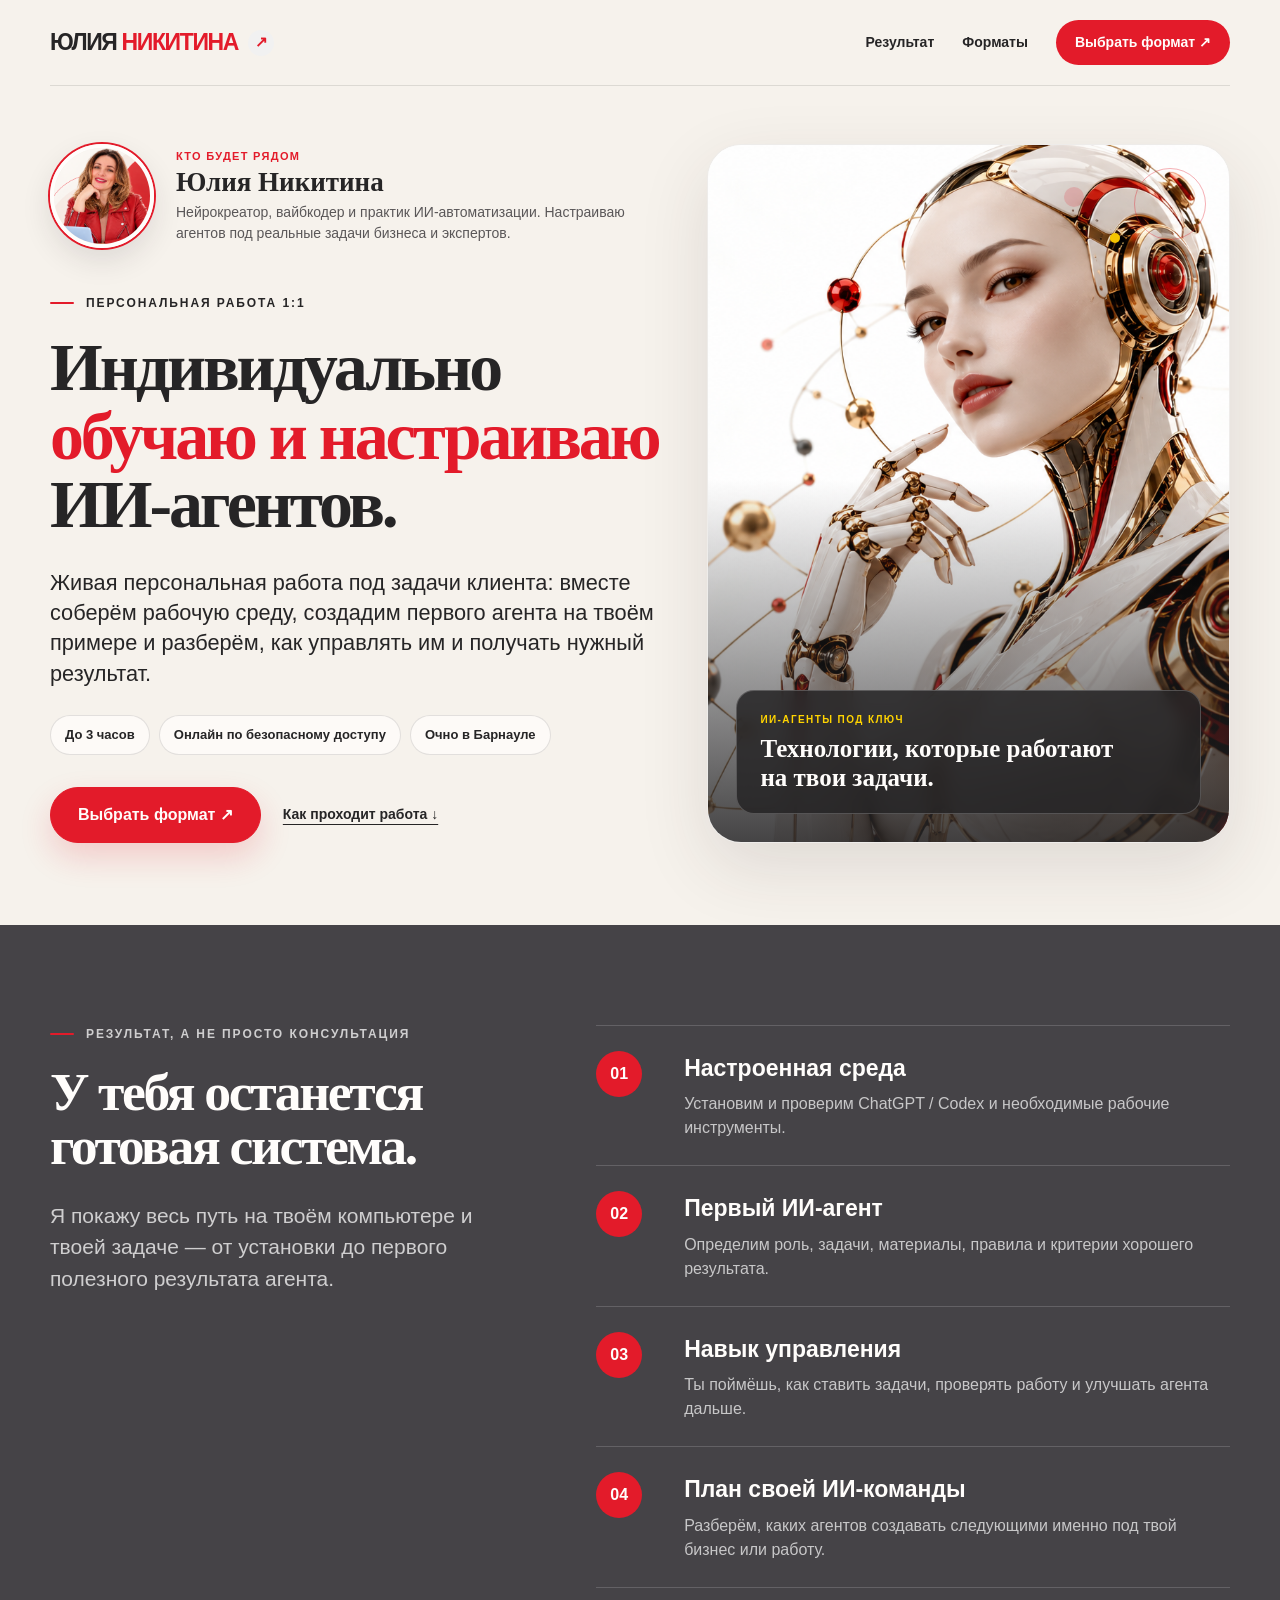
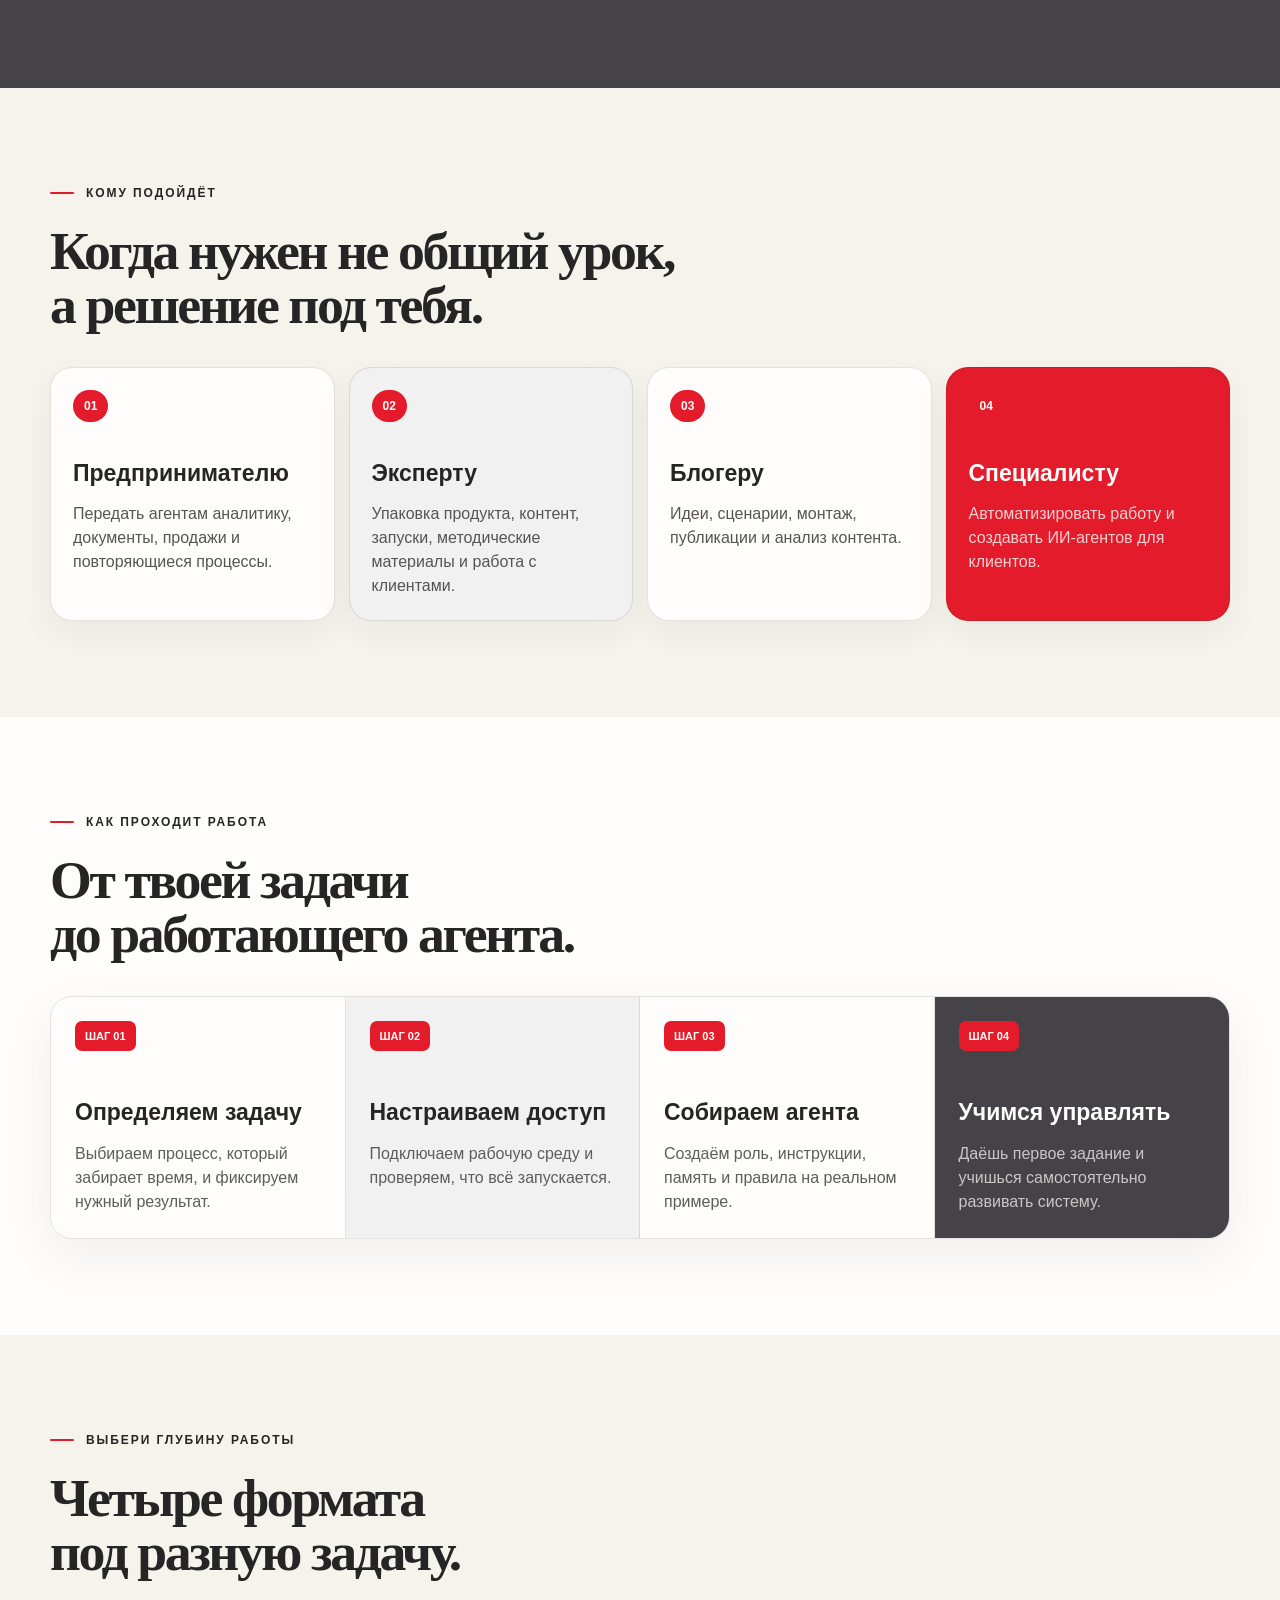
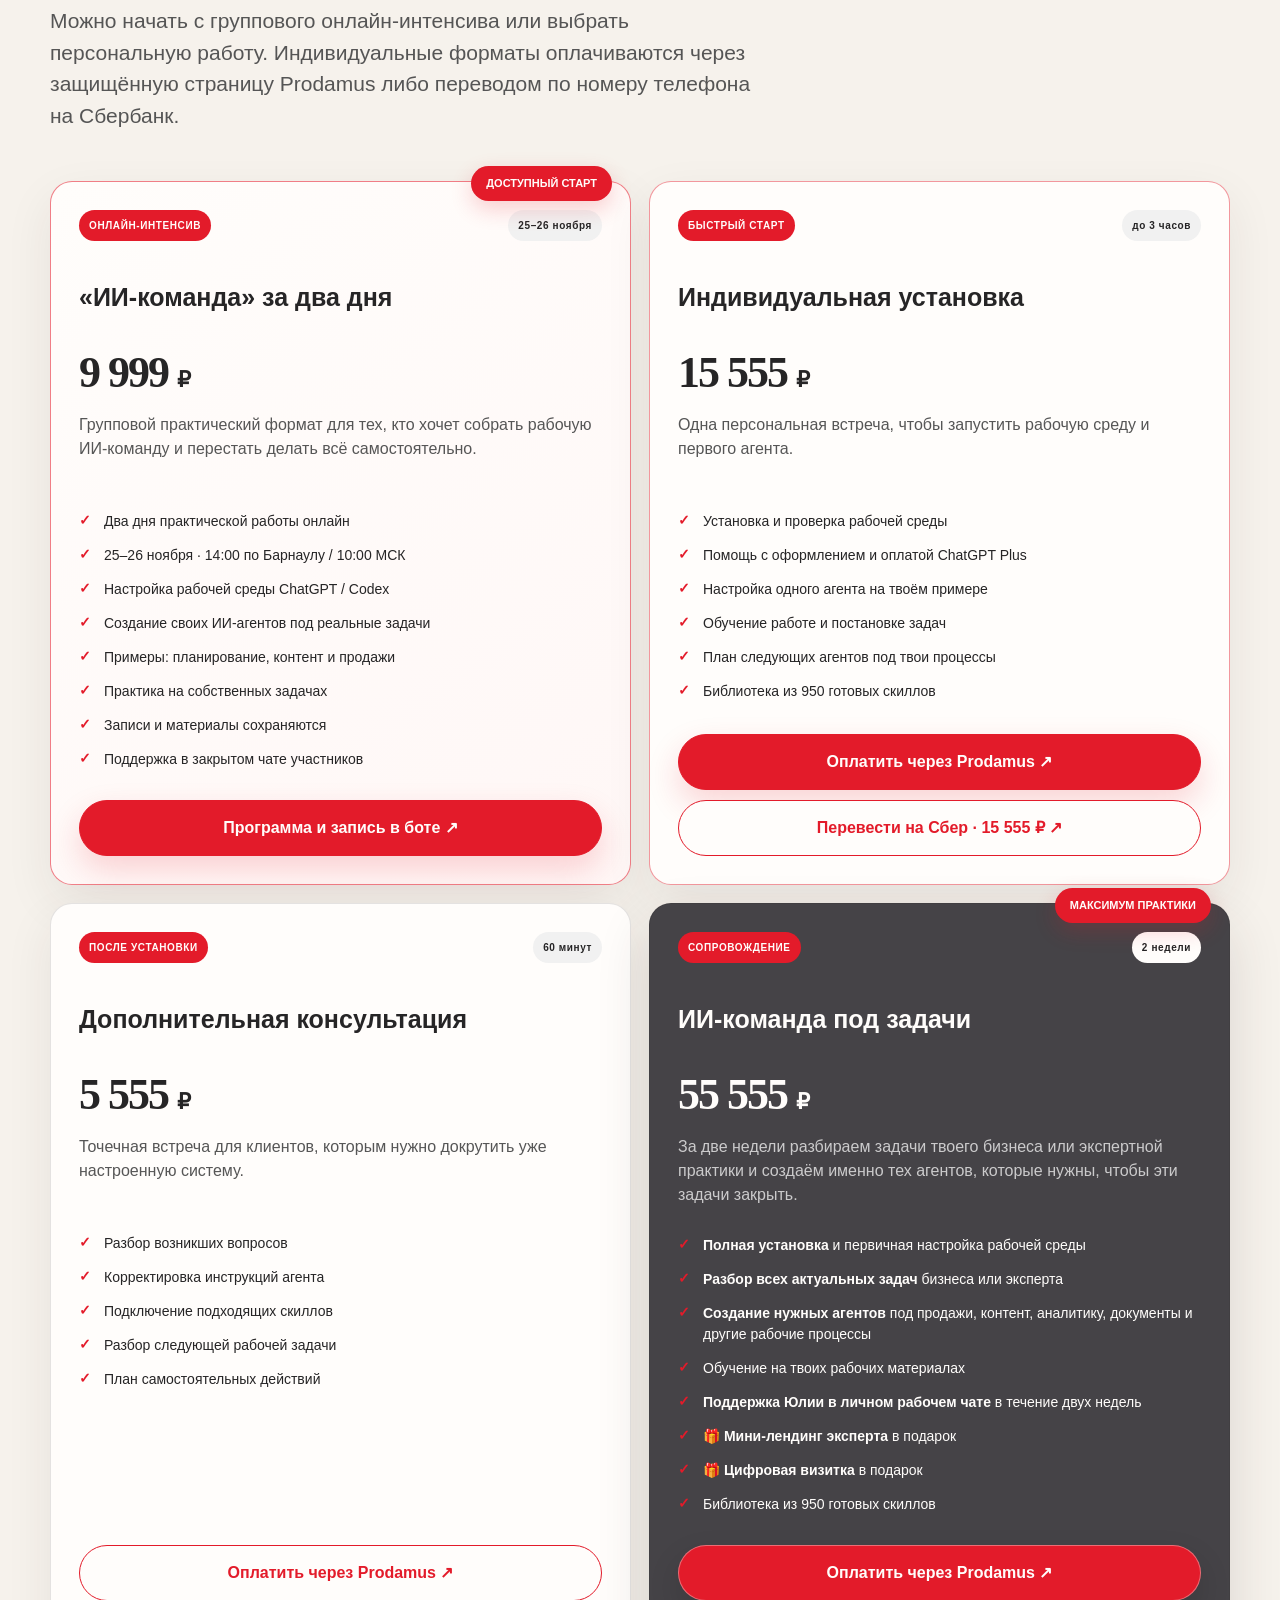
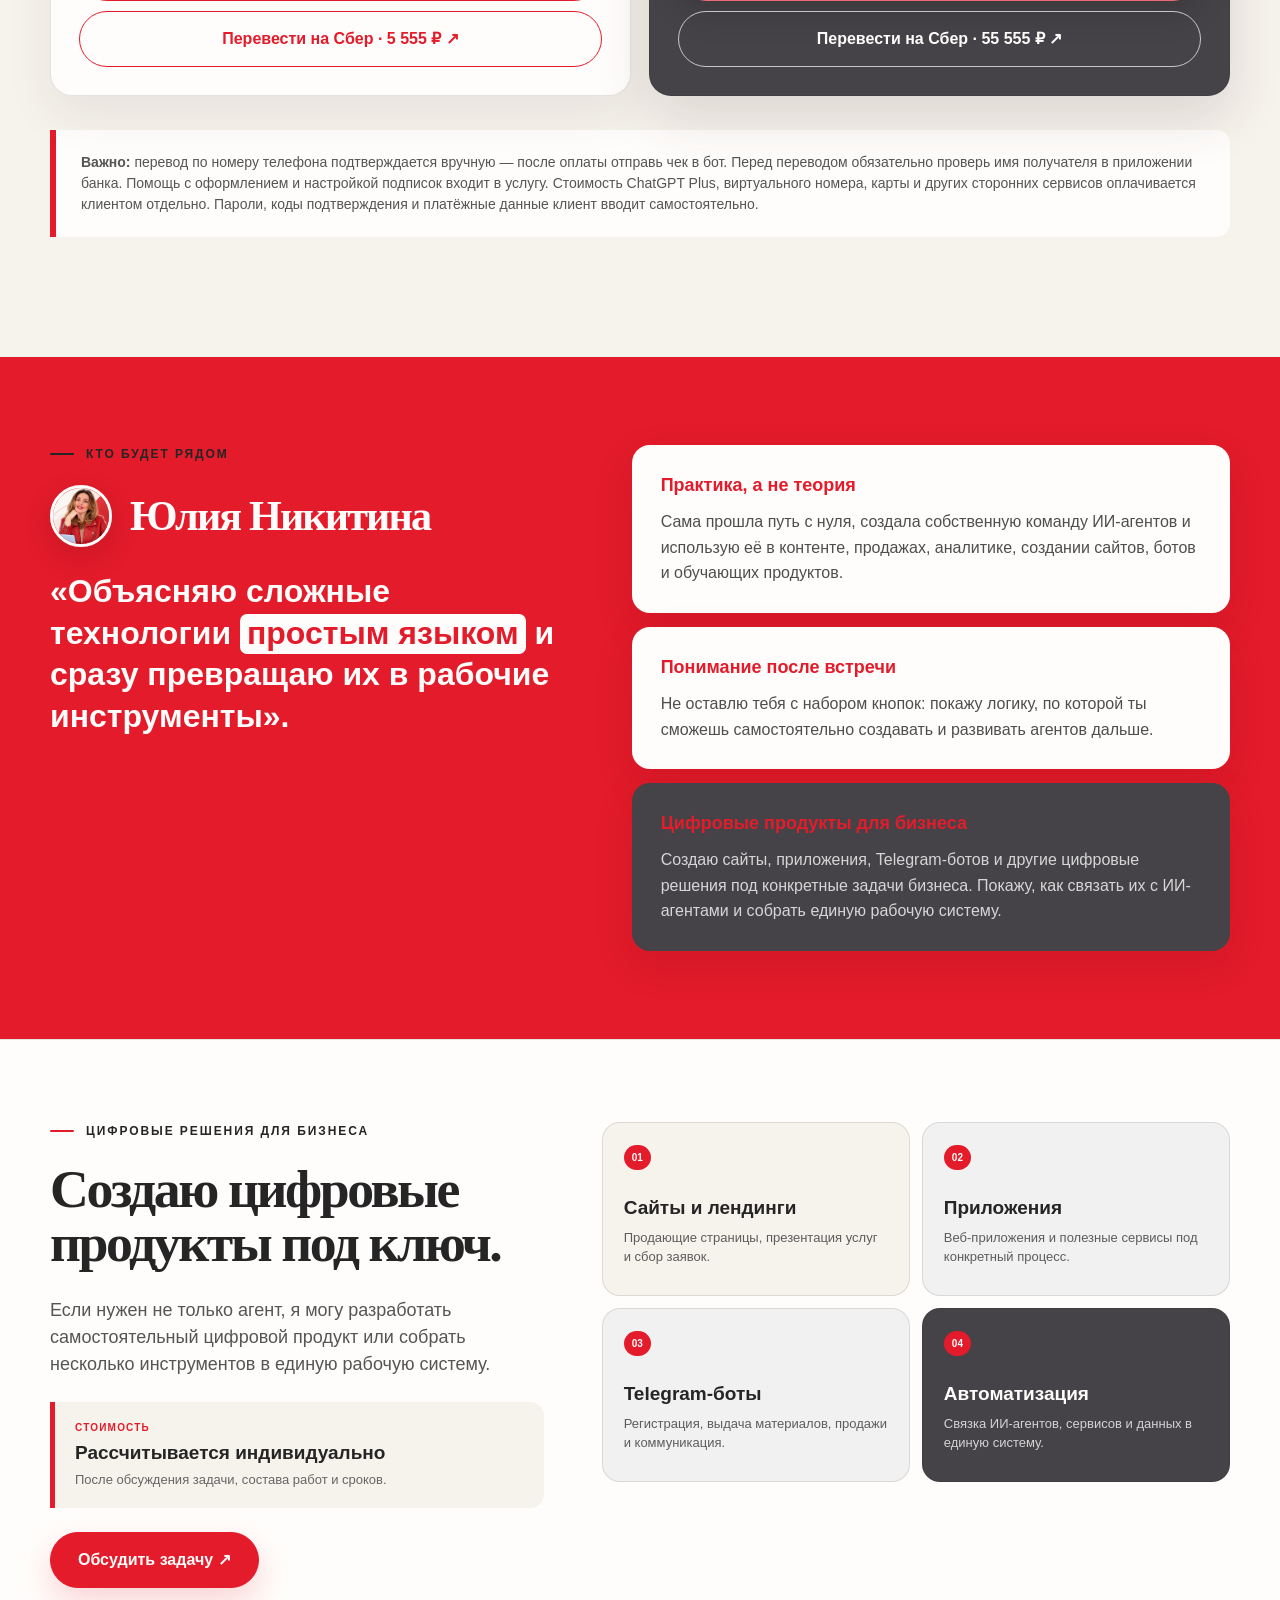
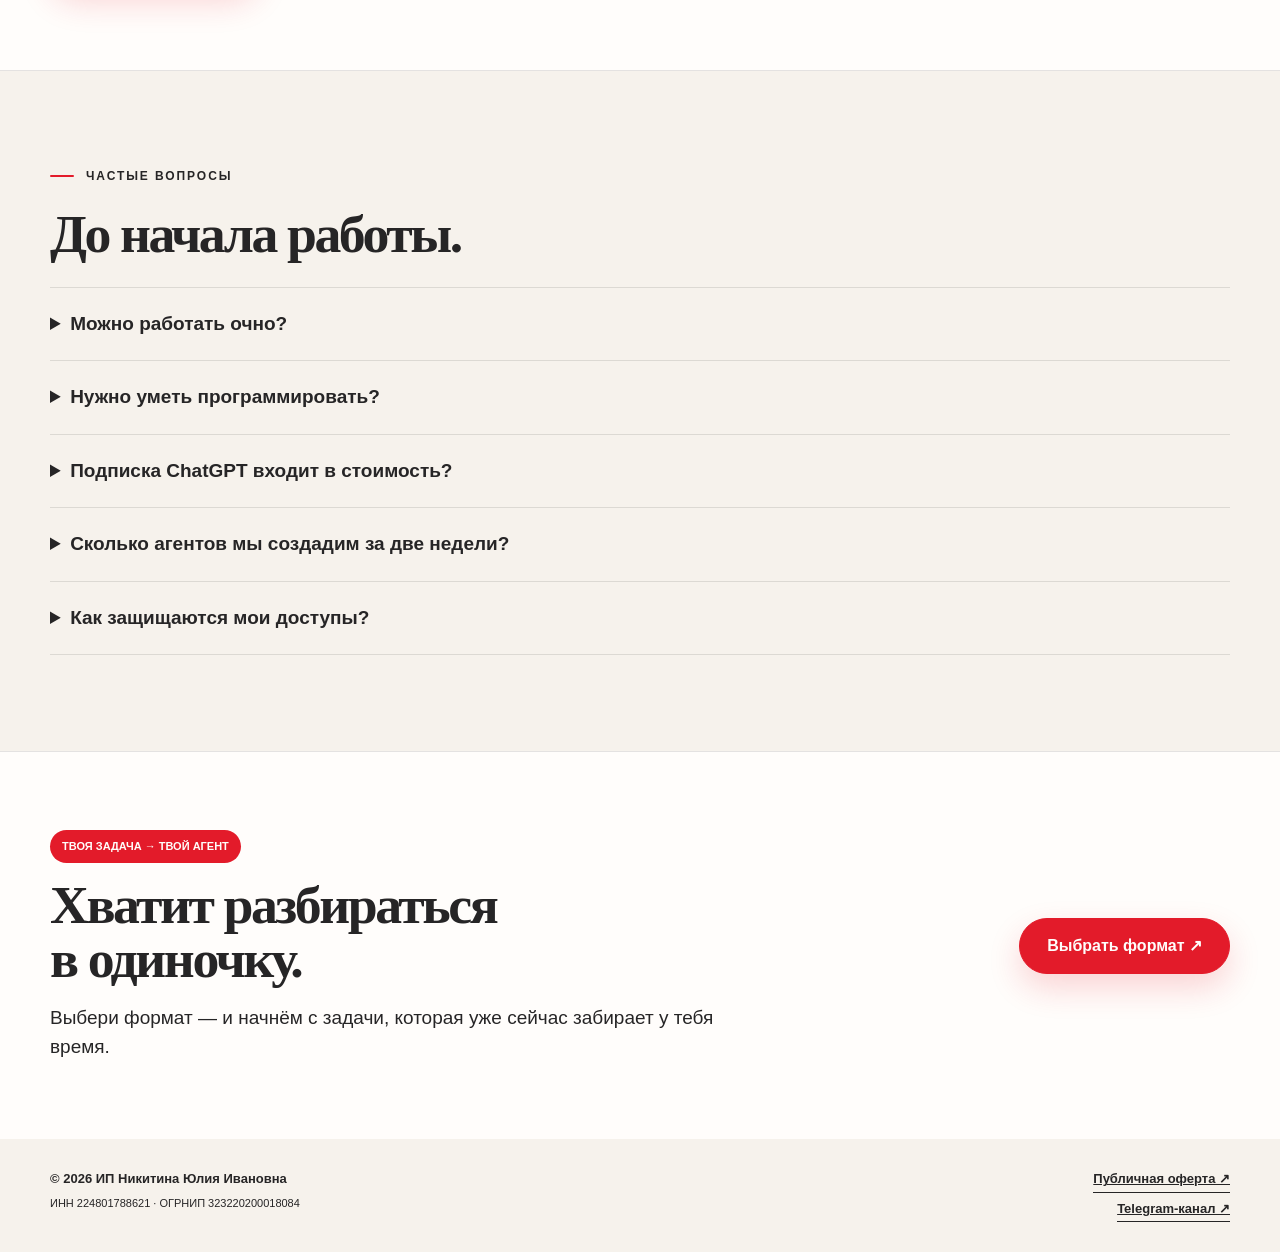
==== commit 7097f805: "Update intensive dates to November 25-26" ====
--- a/agents/index.html
+++ b/agents/index.html
@@ -107,13 +107,13 @@
       <div class="price-grid">
         <article class="price-card intensive">
           <div class="popular">ДОСТУПНЫЙ СТАРТ</div>
-          <div class="price-top"><span>ОНЛАЙН-ИНТЕНСИВ</span><b>11–12 ноября</b></div>
+          <div class="price-top"><span>ОНЛАЙН-ИНТЕНСИВ</span><b>25–26 ноября</b></div>
           <h3>«ИИ-команда» за два дня</h3>
           <div class="price">9 999 <small>₽</small></div>
           <p class="price-intro">Групповой практический формат для тех, кто хочет собрать рабочую ИИ-команду и перестать делать всё самостоятельно.</p>
           <ul>
             <li>Два дня практической работы онлайн</li>
-            <li>11–12 ноября · 14:00 по Барнаулу / 10:00 МСК</li>
+            <li>25–26 ноября · 14:00 по Барнаулу / 10:00 МСК</li>
             <li>Настройка рабочей среды ChatGPT / Codex</li>
             <li>Создание своих ИИ-агентов под реальные задачи</li>
             <li>Примеры: планирование, контент и продажи</li>
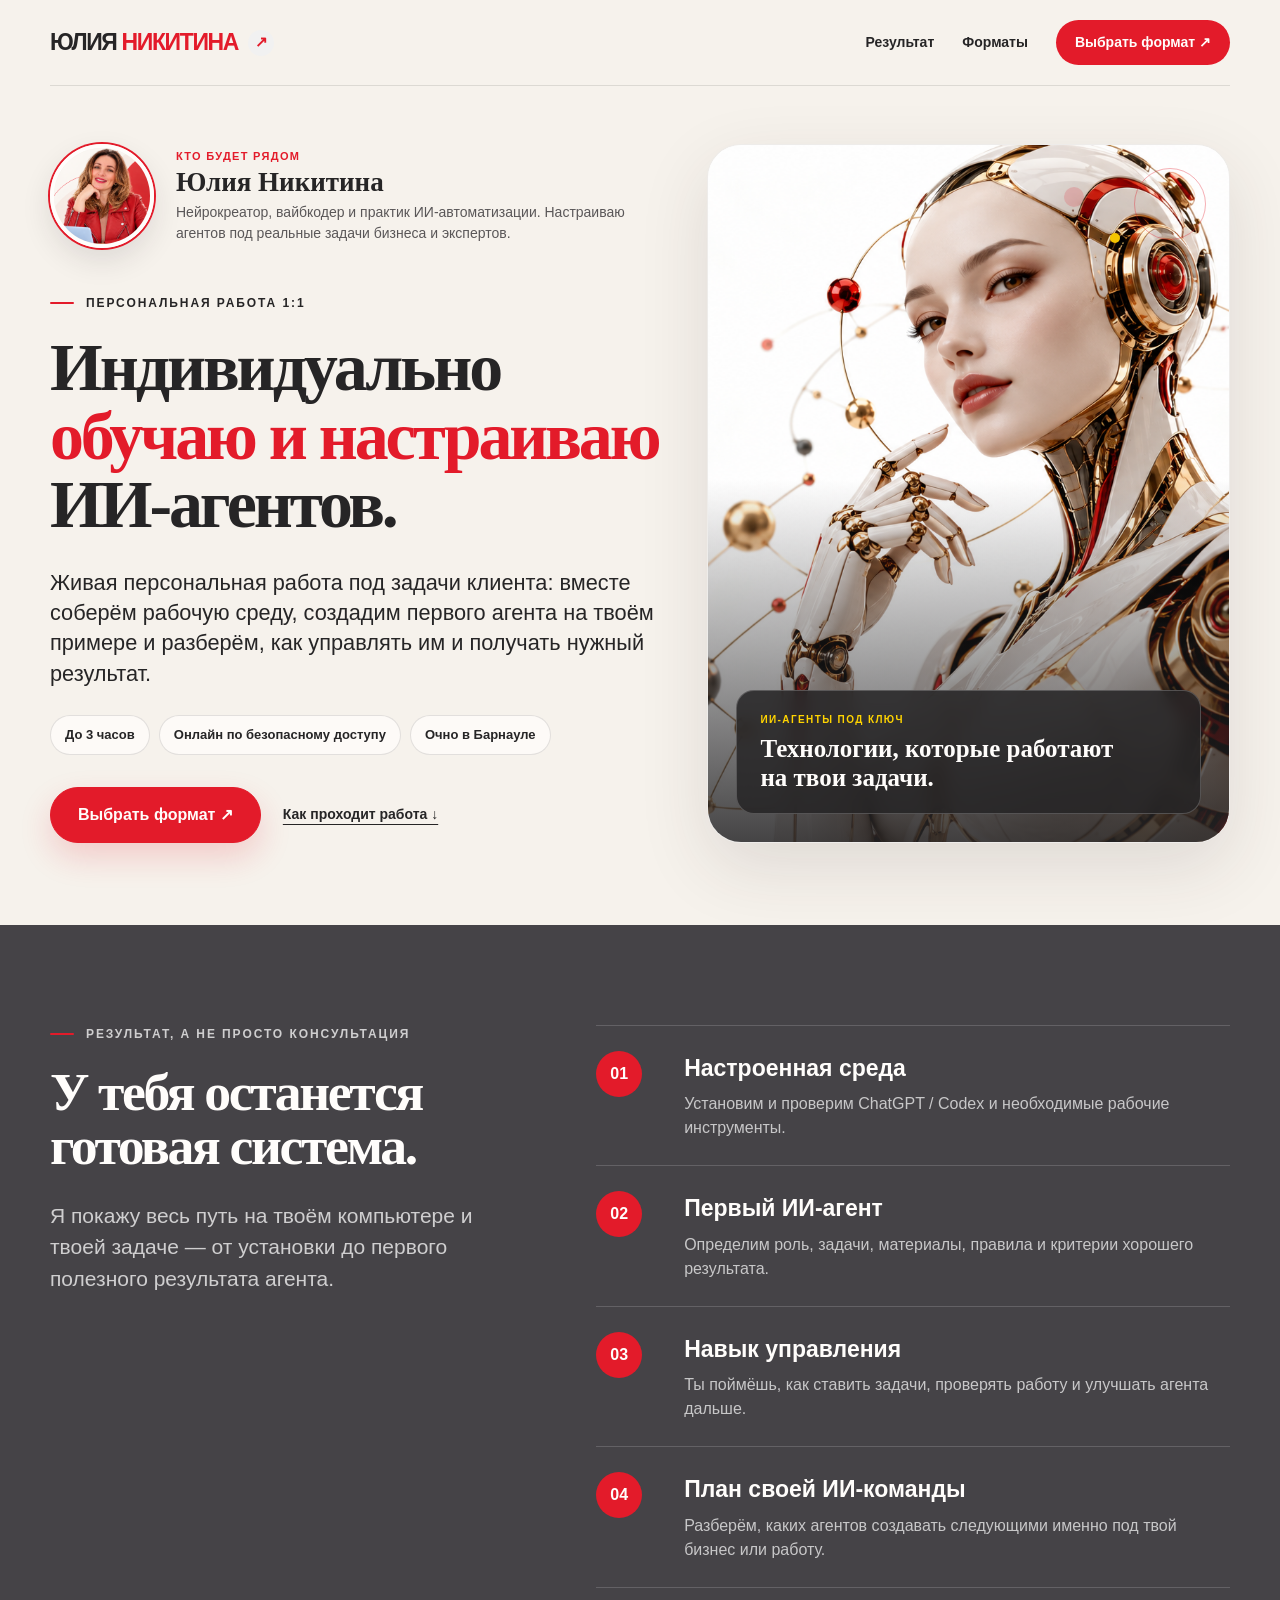
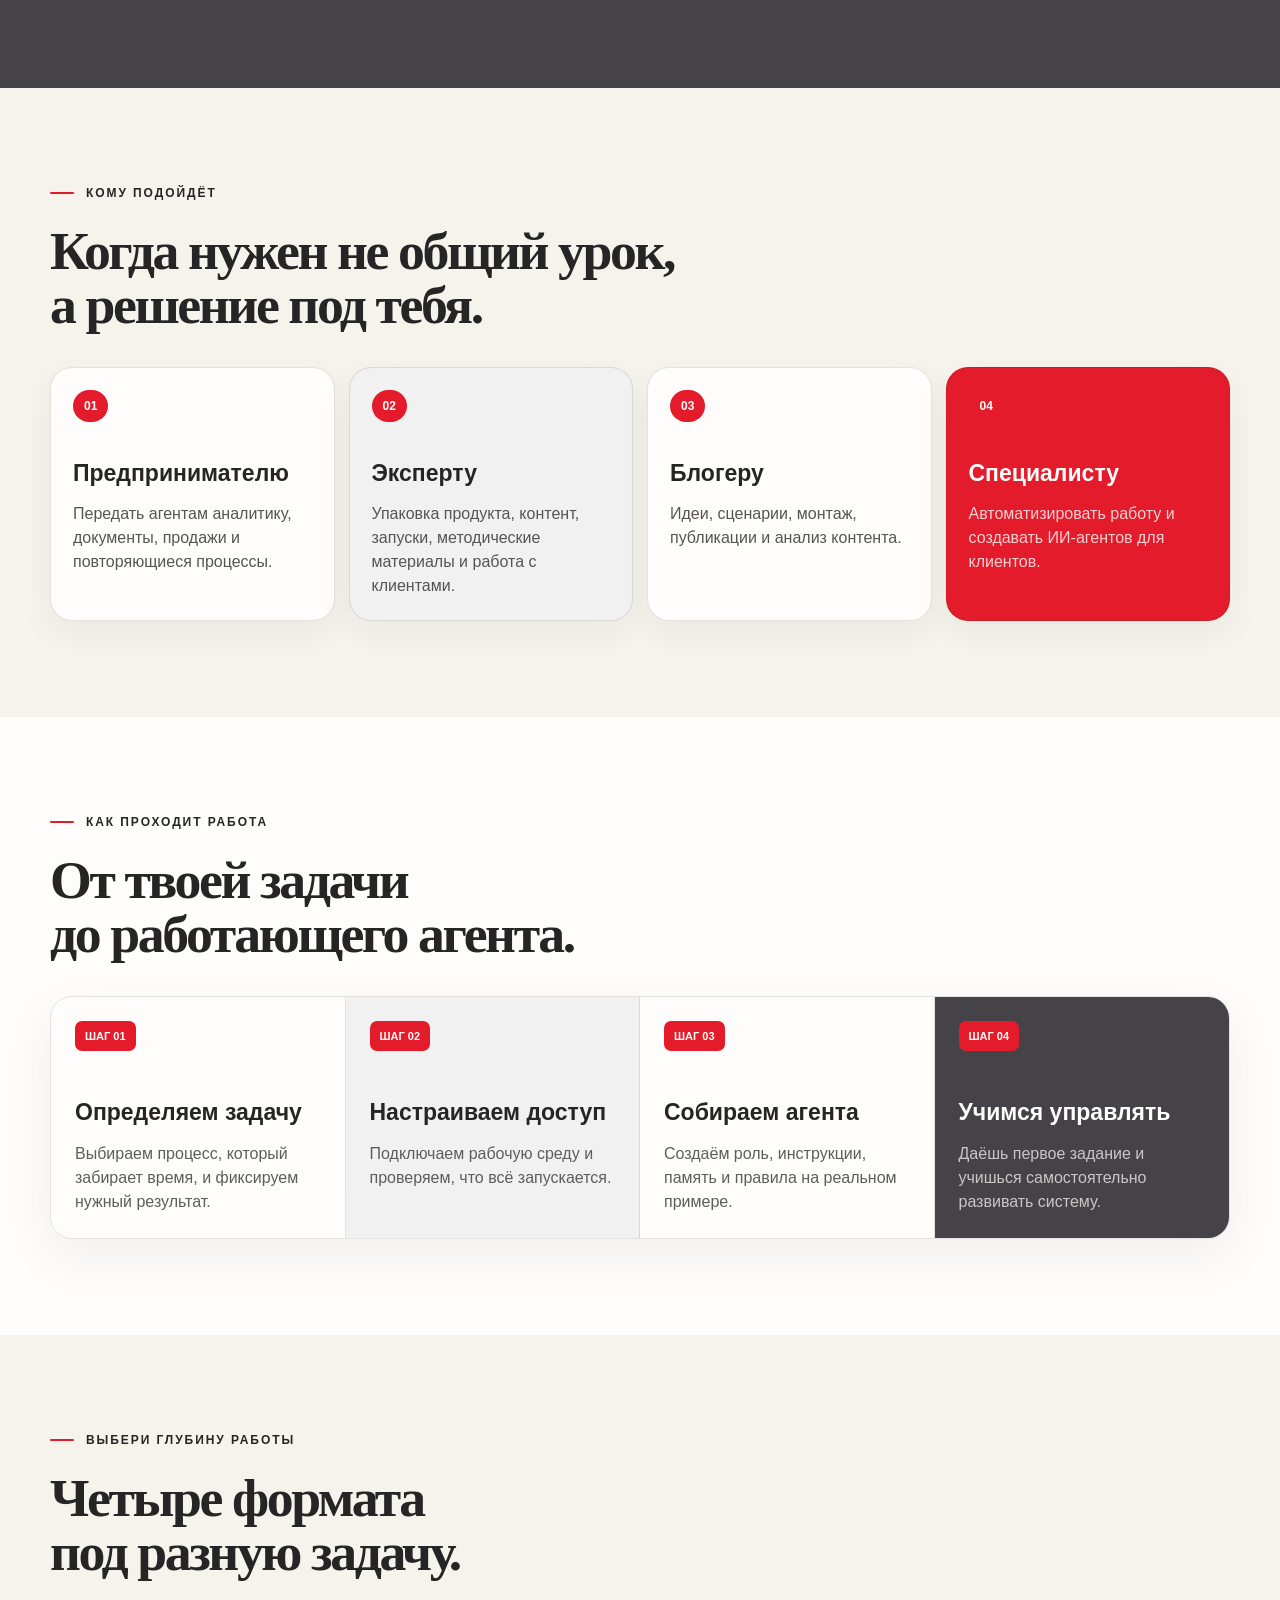
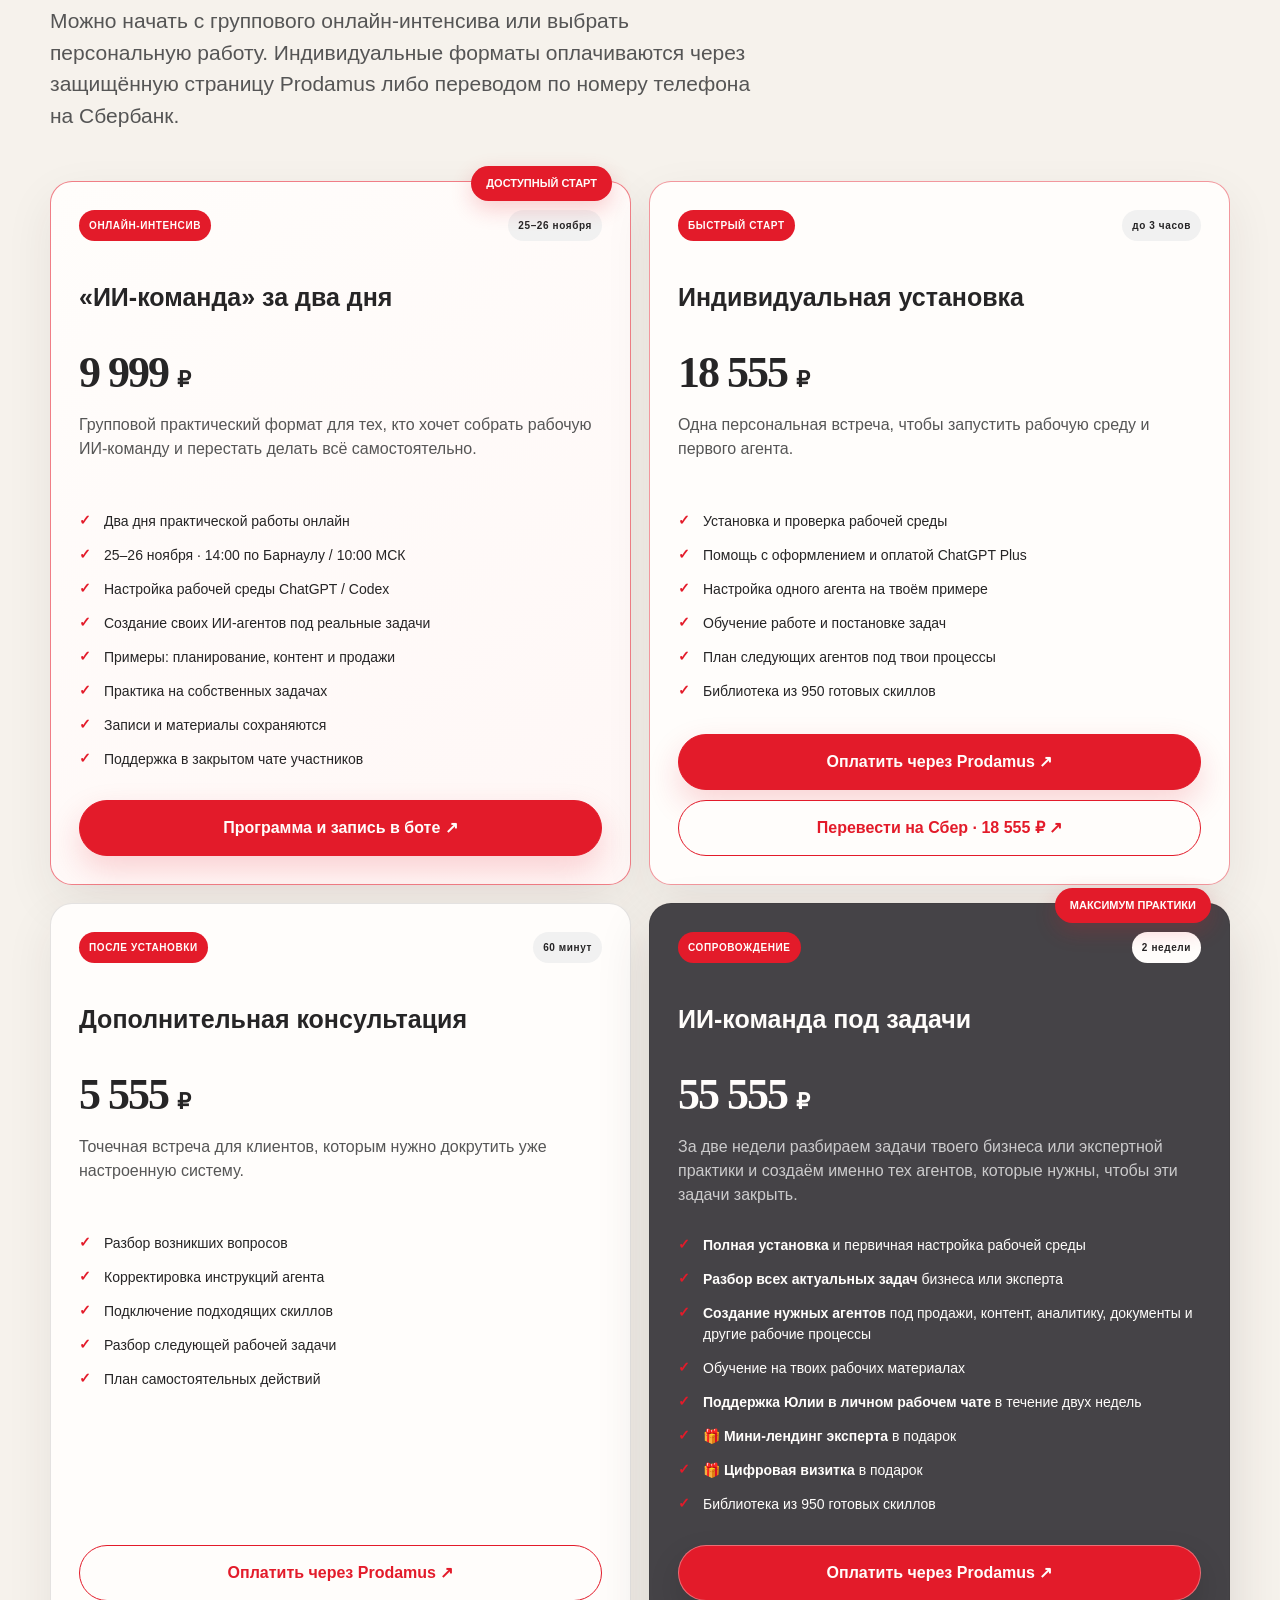
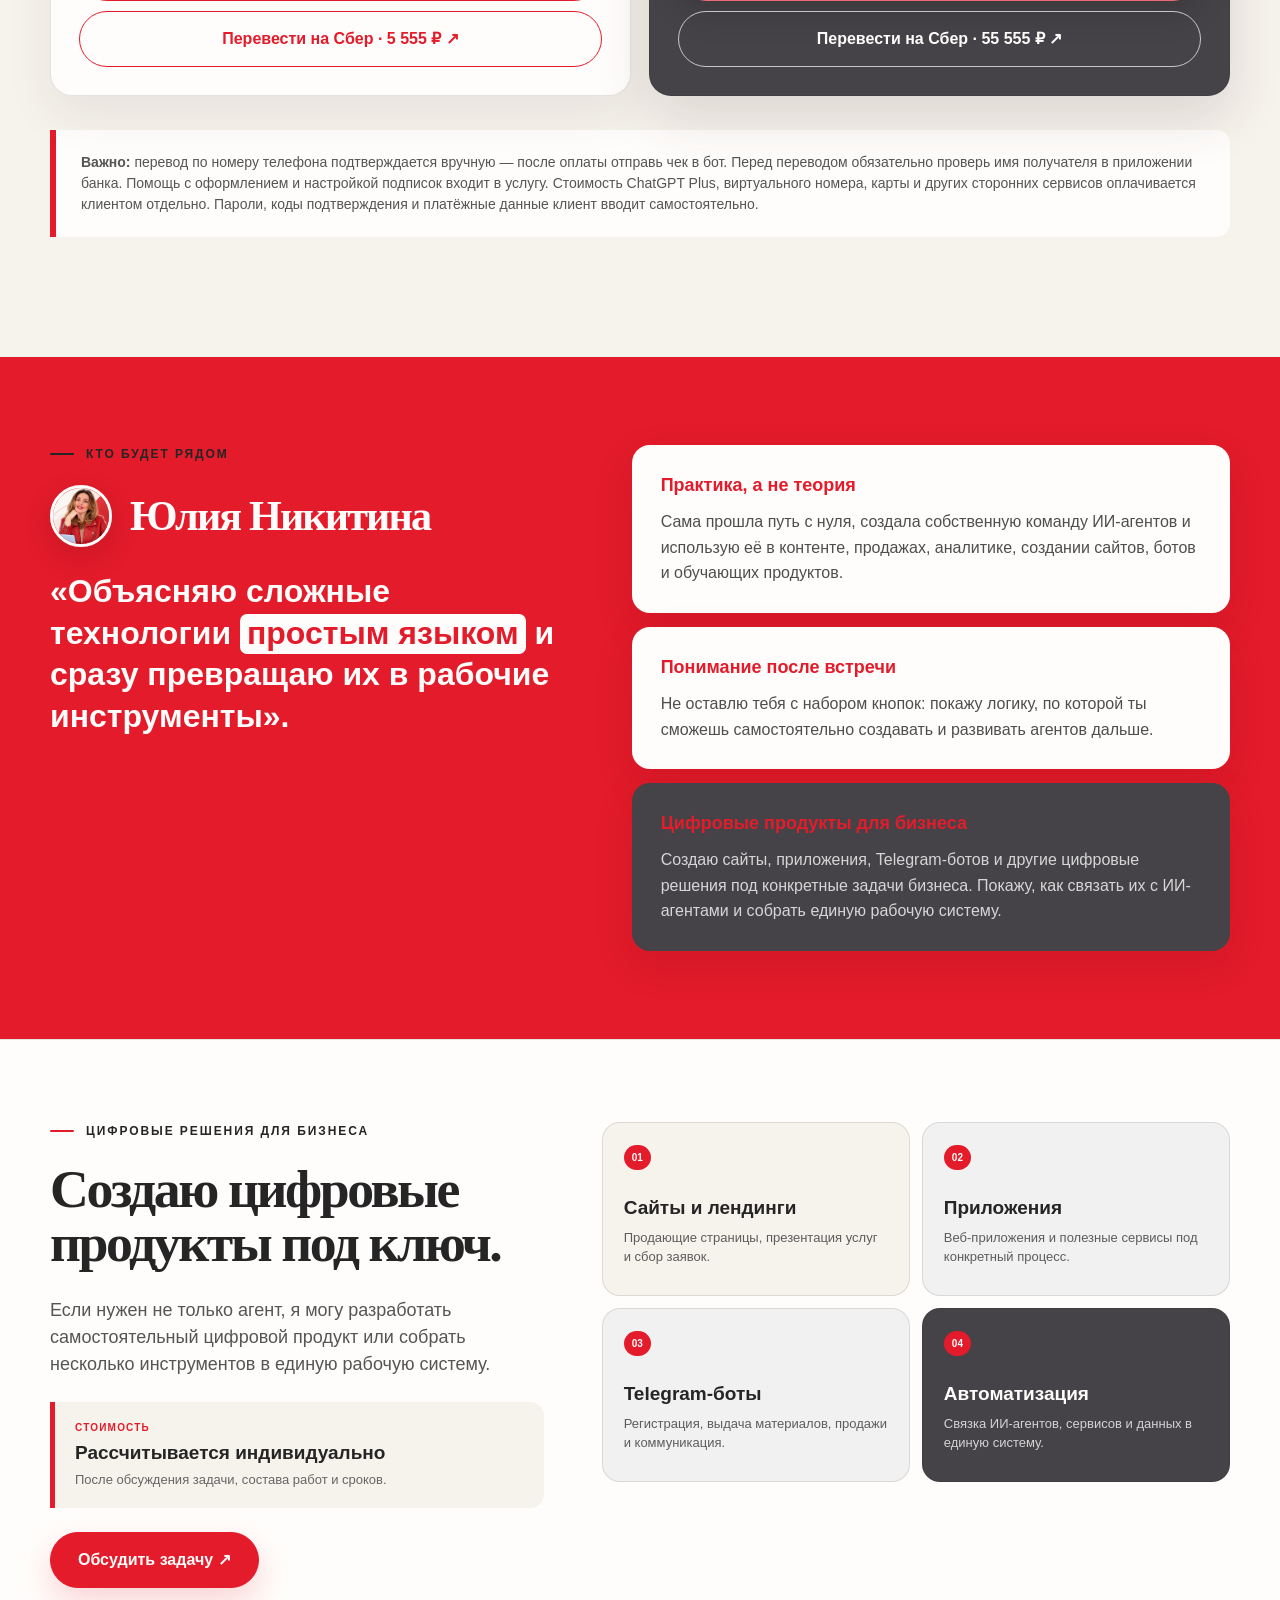
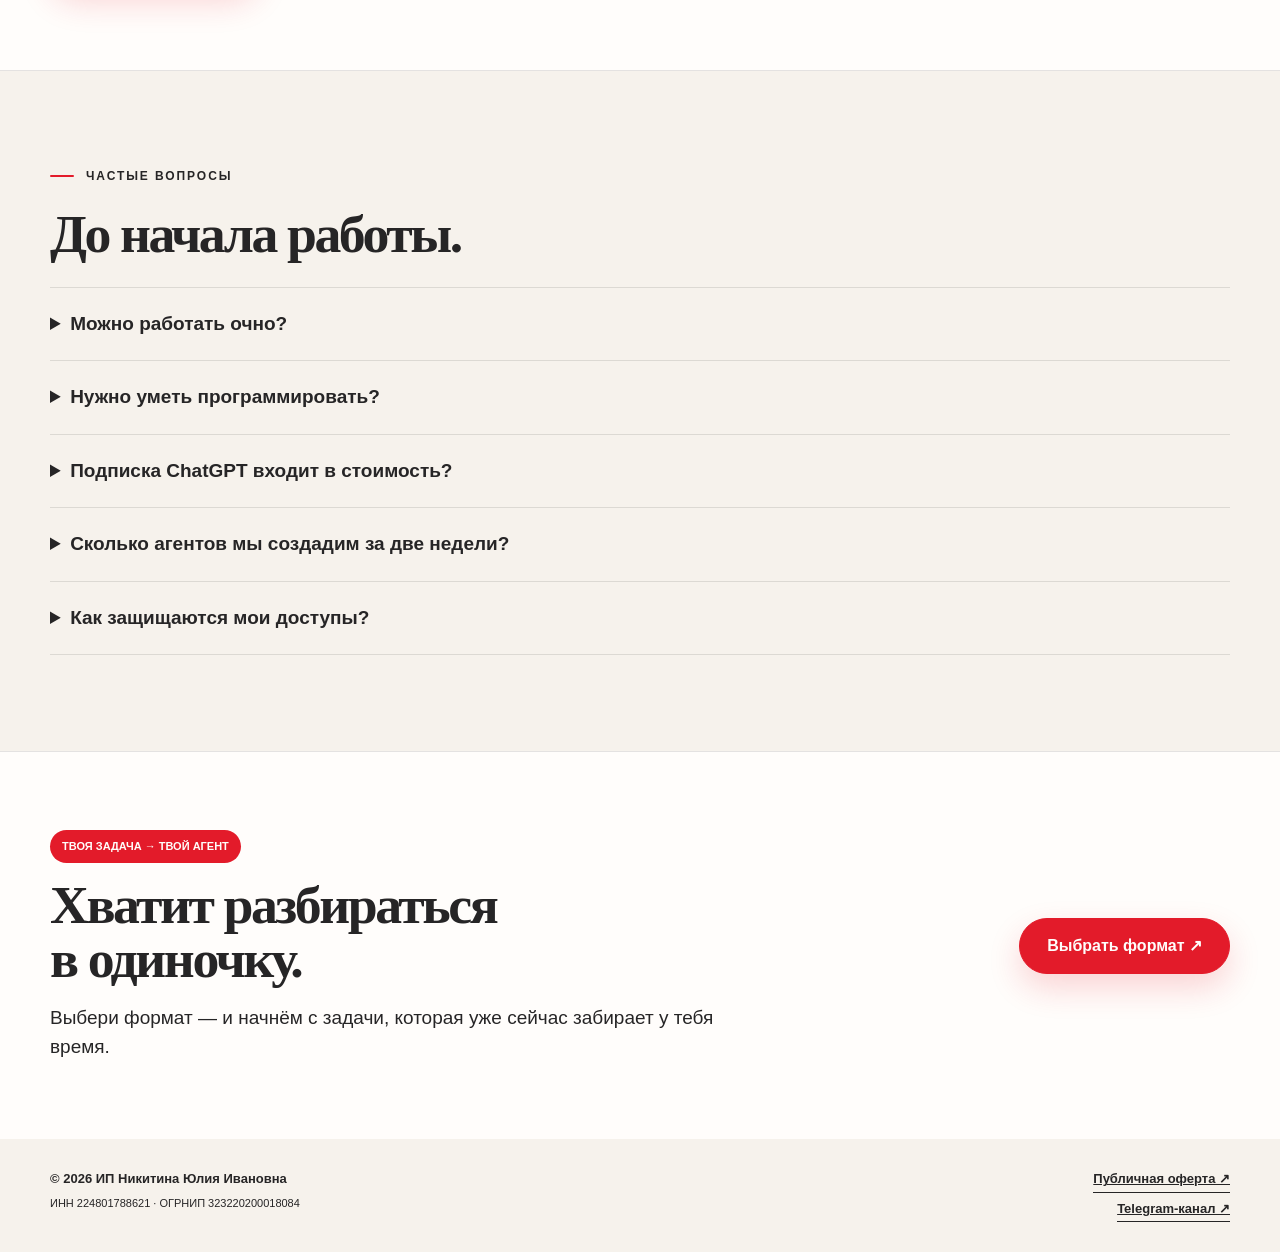
==== commit d2a08fa2: "Update individual setup price to 18555 rubles" ====
--- a/agents/index.html
+++ b/agents/index.html
@@ -129,7 +129,7 @@
         <article class="price-card primary">
           <div class="price-top"><span>БЫСТРЫЙ СТАРТ</span><b>до 3 часов</b></div>
           <h3>Индивидуальная установка</h3>
-          <div class="price">15 555 <small>₽</small></div>
+          <div class="price">18 555 <small>₽</small></div>
           <p class="price-intro">Одна персональная встреча, чтобы запустить рабочую среду и первого агента.</p>
           <ul>
             <li>Установка и проверка рабочей среды</li>
@@ -141,7 +141,7 @@
           </ul>
           <div class="payment-actions">
             <a class="button wide" data-pay-format="individual" href="https://ai-komanda-s-yuley.ai-komanda-worker.workers.dev/pay?format=individual" target="_blank" rel="noopener noreferrer">Оплатить через Prodamus ↗</a>
-            <a class="button button-transfer wide" href="https://t.me/ai_komanda_intensive_bot?start=manual_individual" target="_blank" rel="noopener noreferrer">Перевести на Сбер · 15 555 ₽ ↗</a>
+            <a class="button button-transfer wide" href="https://t.me/ai_komanda_intensive_bot?start=manual_individual" target="_blank" rel="noopener noreferrer">Перевести на Сбер · 18 555 ₽ ↗</a>
           </div>
         </article>
 
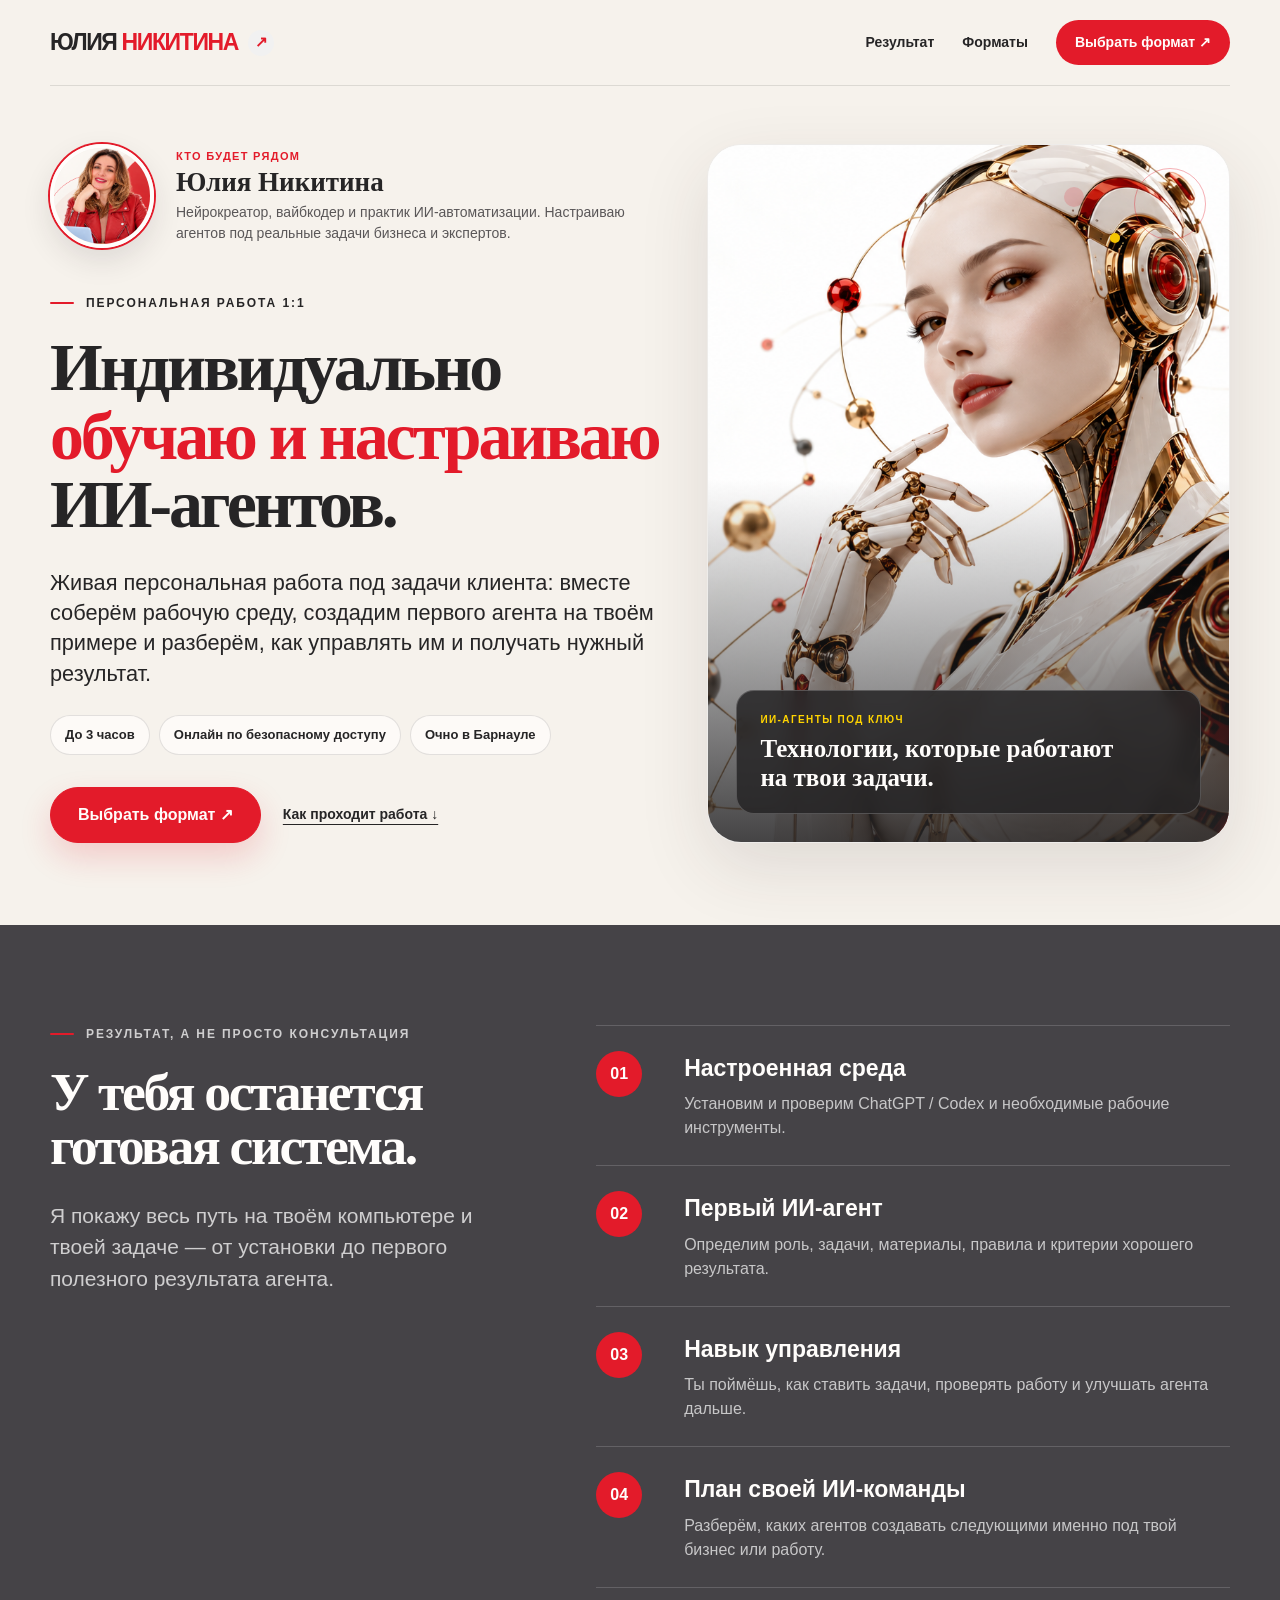
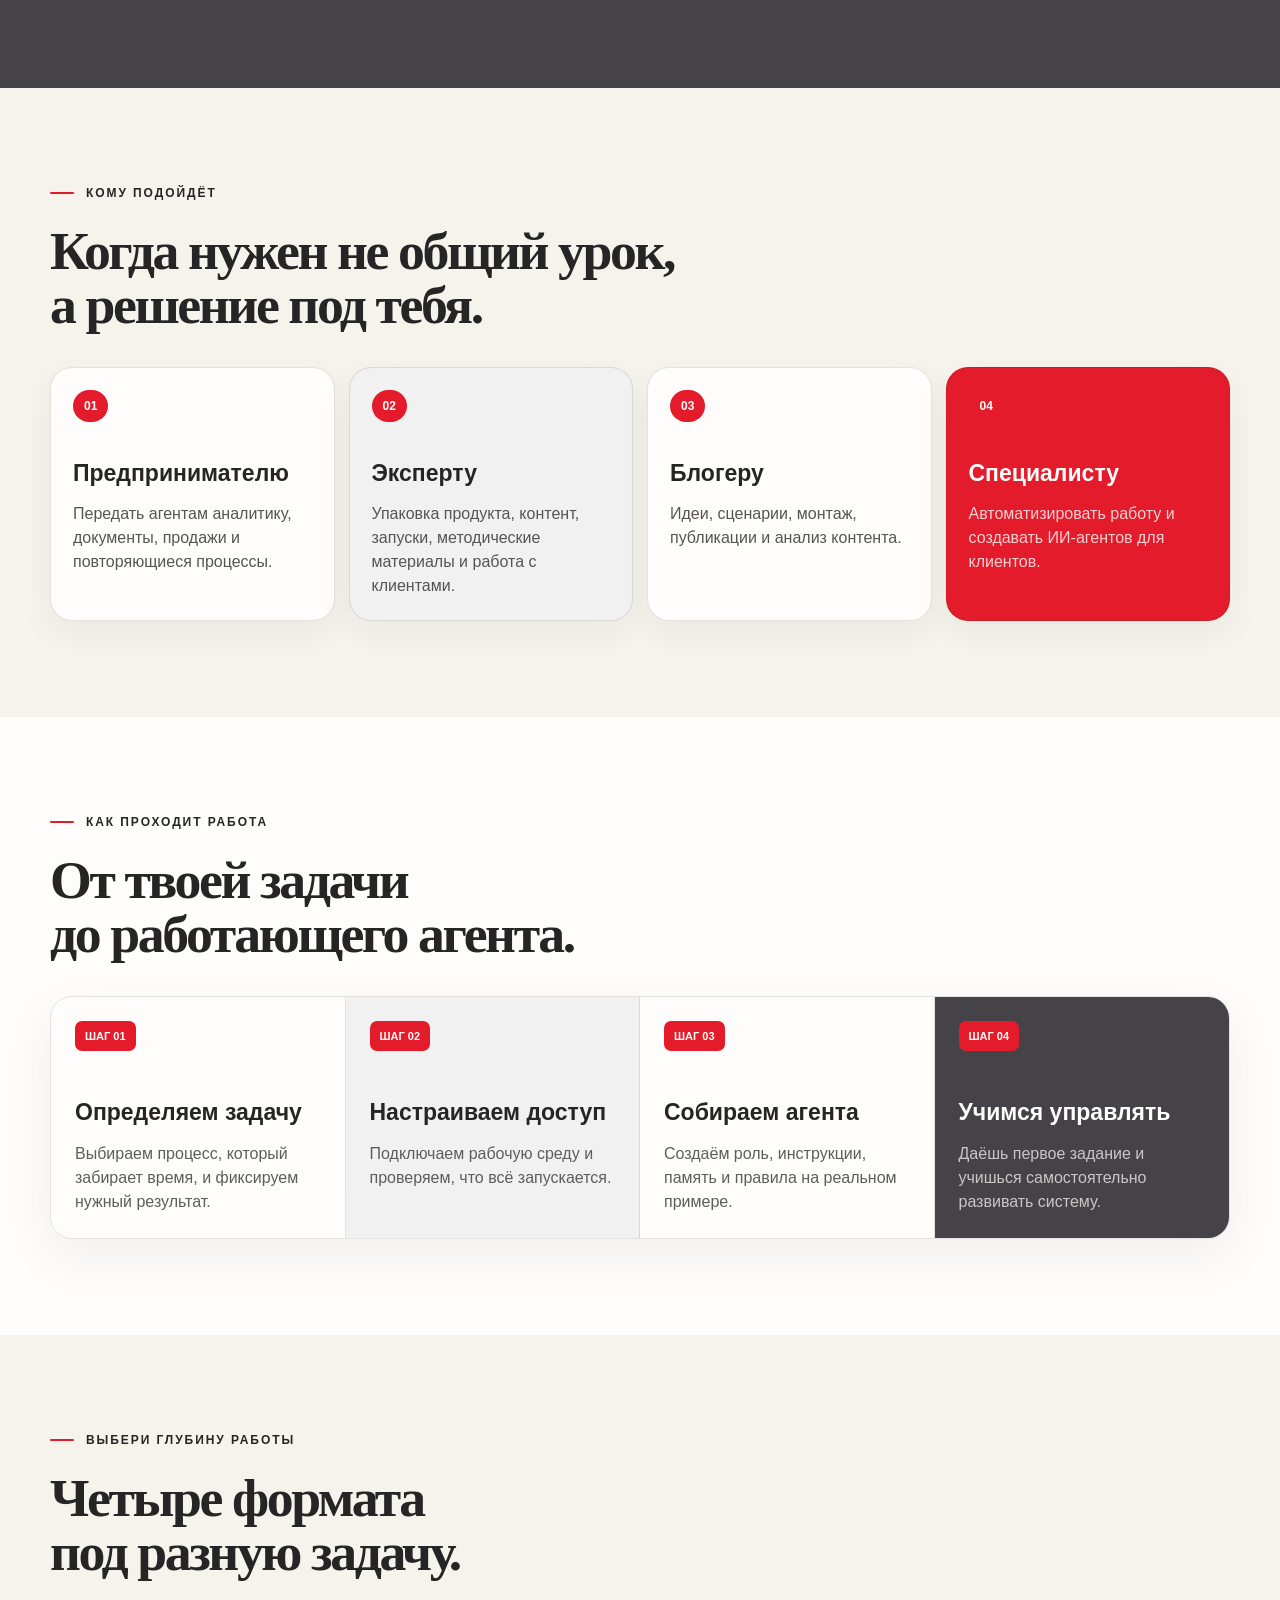
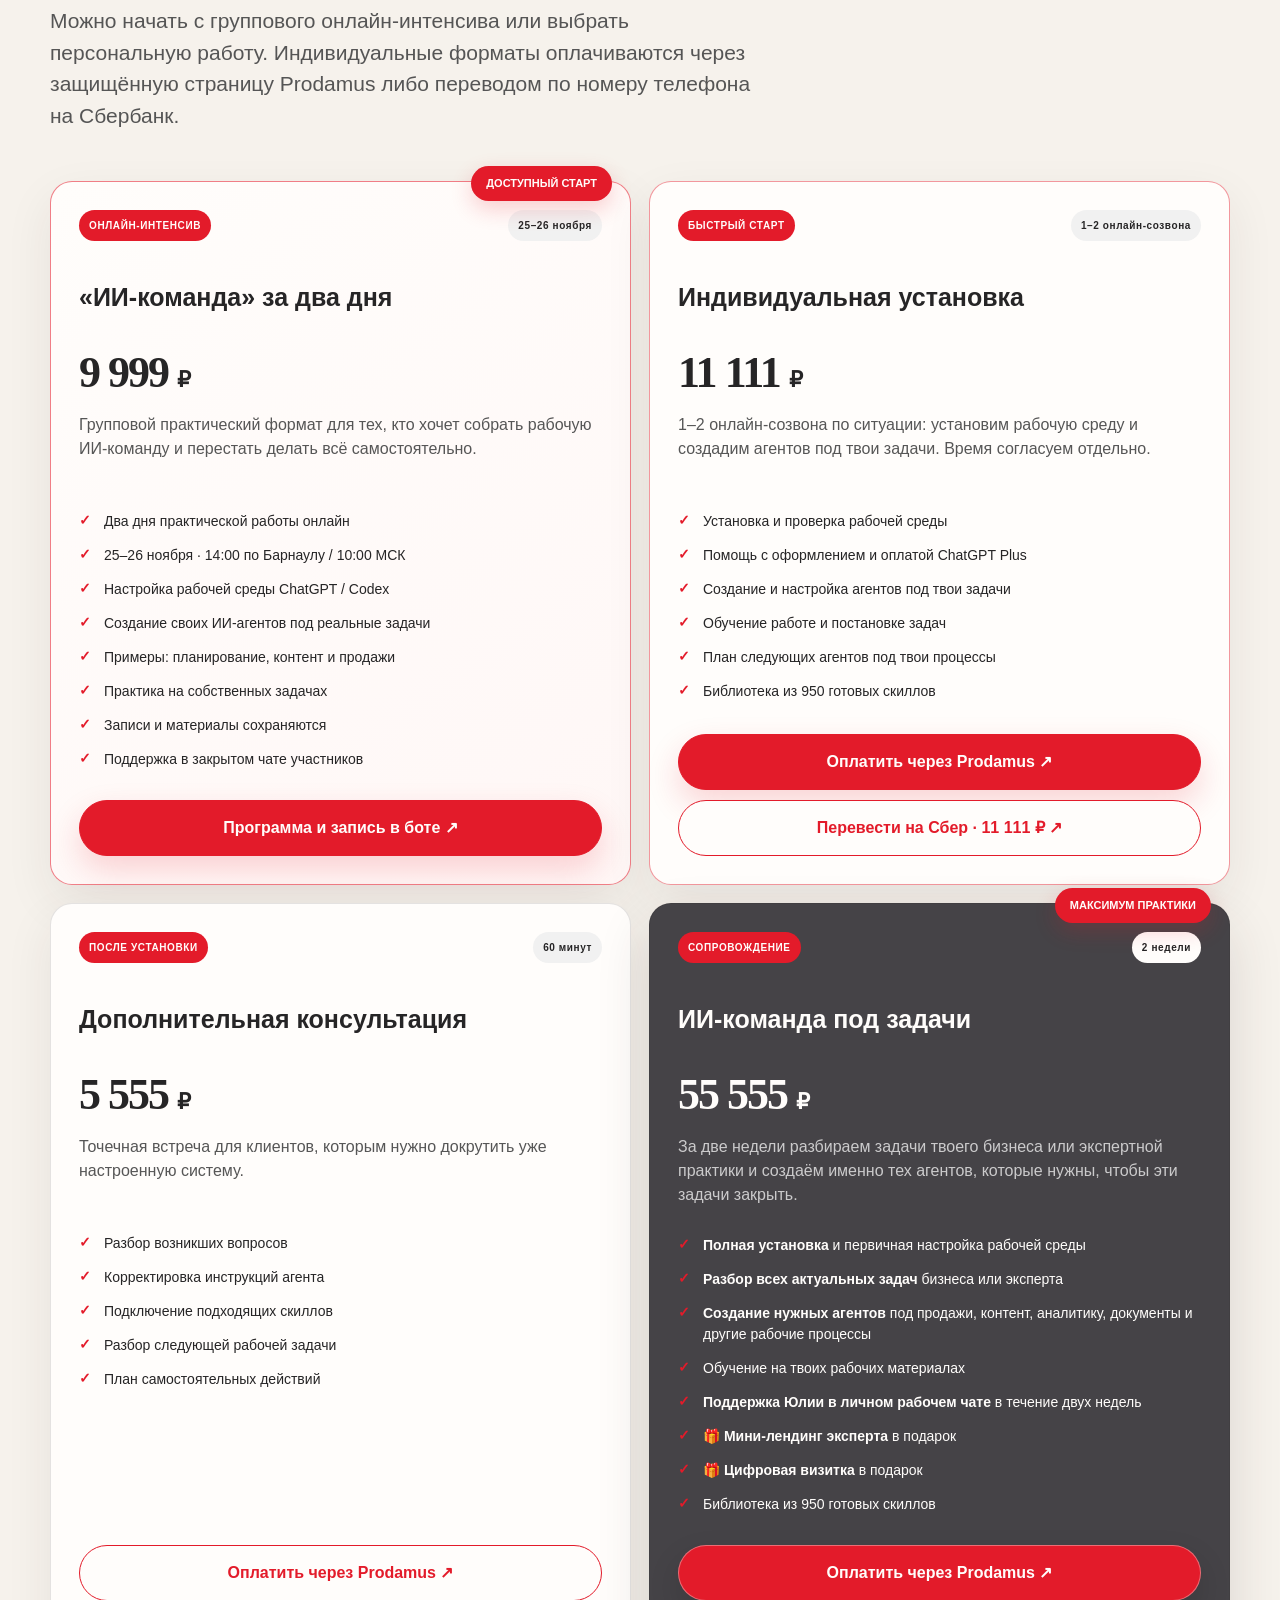
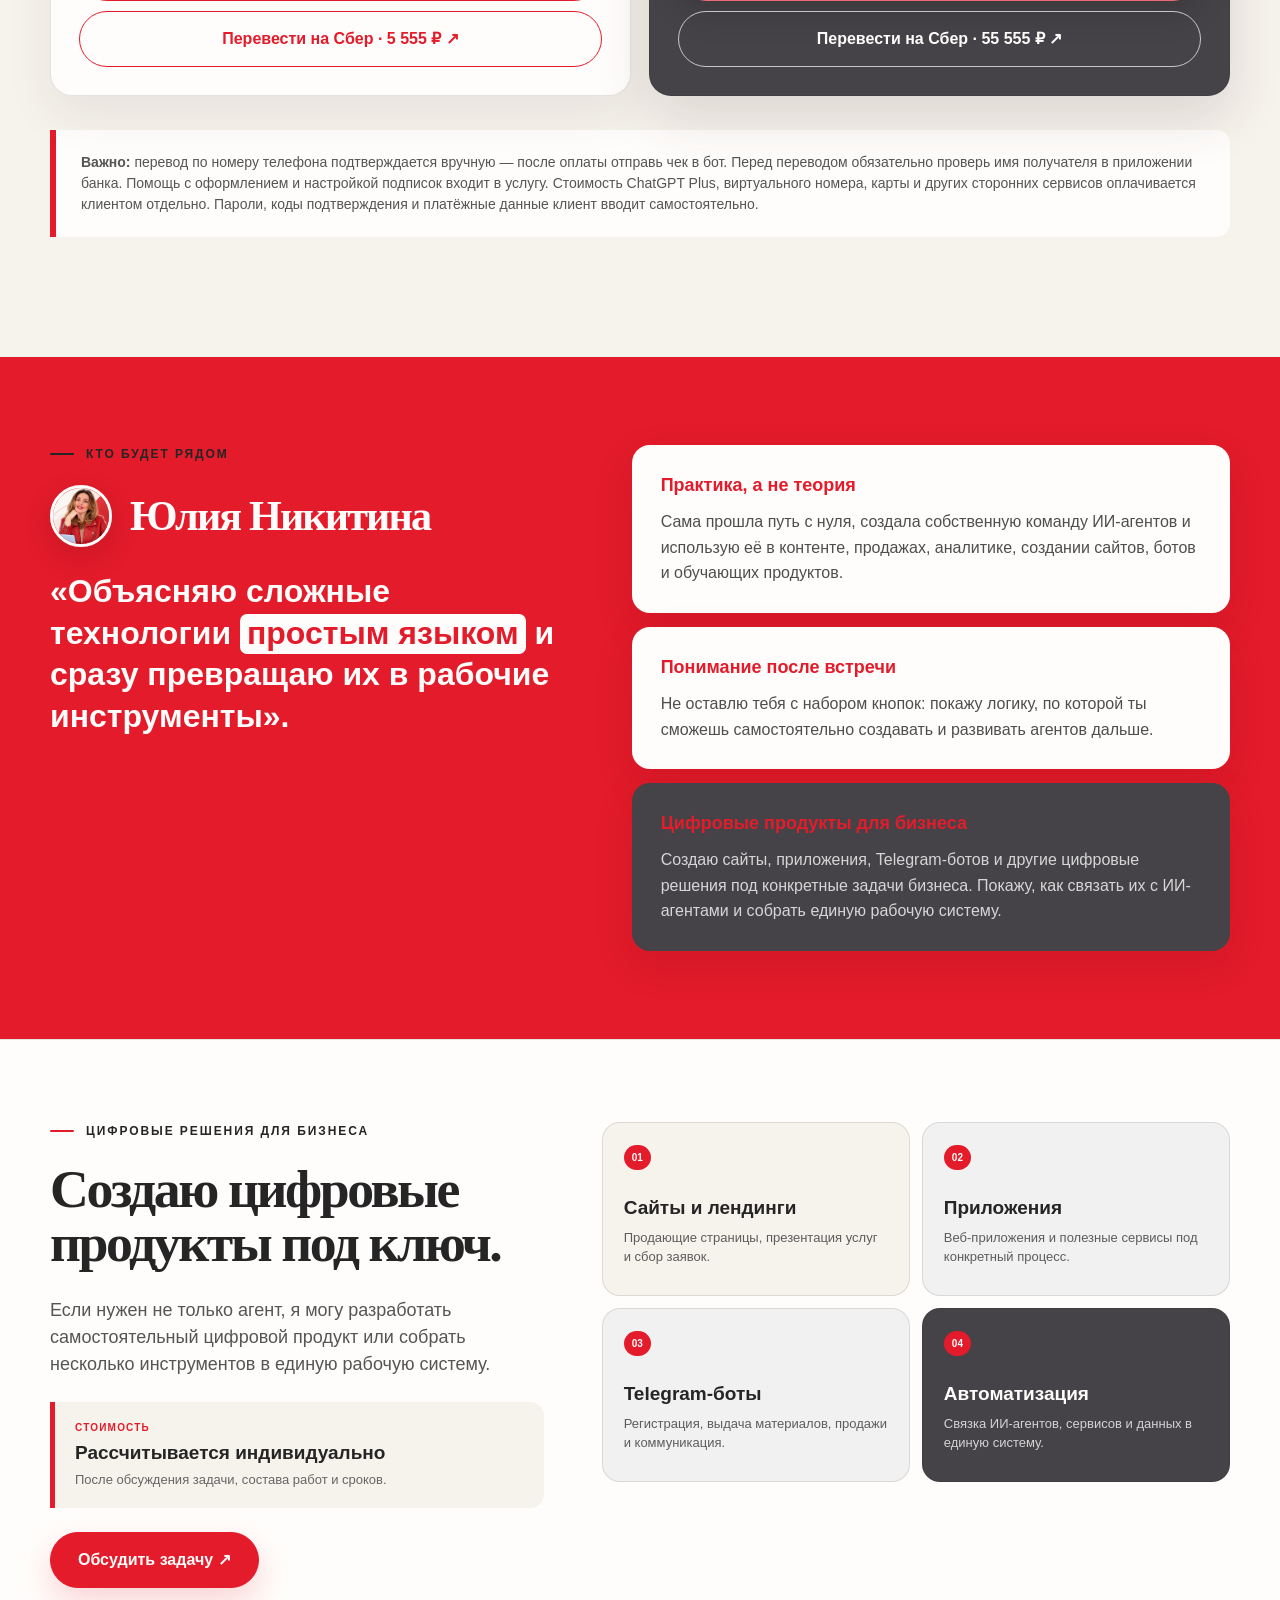
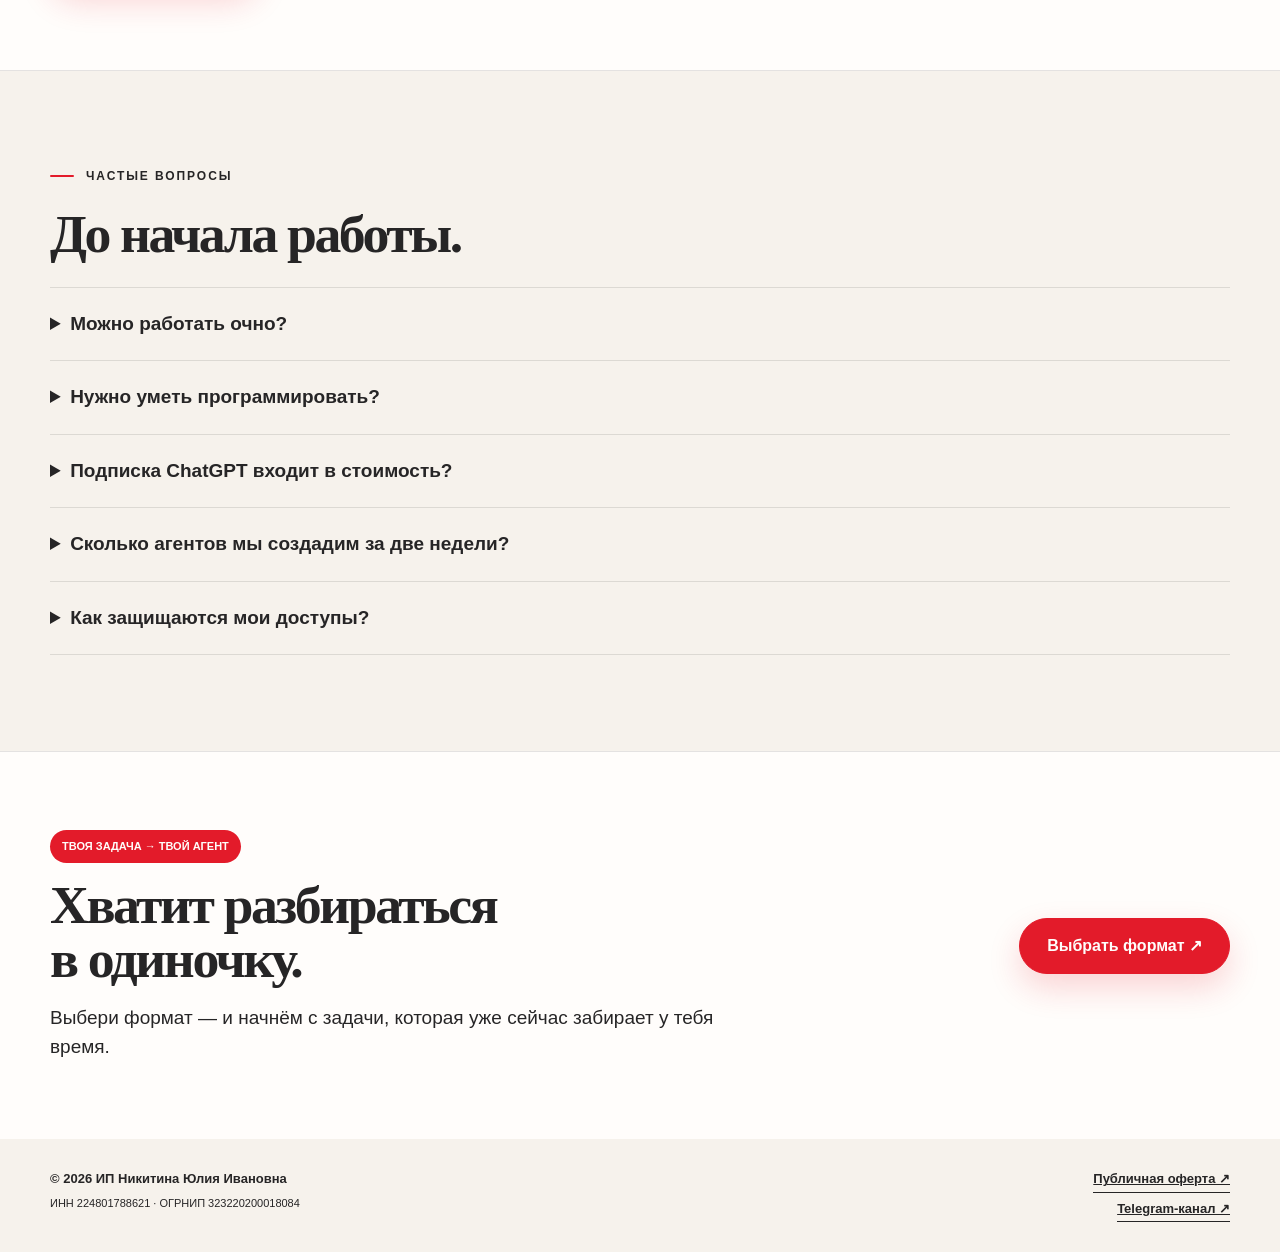
==== commit a07cab90: "Set individual setup to 11111 rubles and one or two online sessions" ====
--- a/agents/index.html
+++ b/agents/index.html
@@ -127,21 +127,21 @@
         </article>
 
         <article class="price-card primary">
-          <div class="price-top"><span>БЫСТРЫЙ СТАРТ</span><b>до 3 часов</b></div>
+          <div class="price-top"><span>БЫСТРЫЙ СТАРТ</span><b>1–2 онлайн-созвона</b></div>
           <h3>Индивидуальная установка</h3>
-          <div class="price">18 555 <small>₽</small></div>
-          <p class="price-intro">Одна персональная встреча, чтобы запустить рабочую среду и первого агента.</p>
+          <div class="price">11 111 <small>₽</small></div>
+          <p class="price-intro">1–2 онлайн-созвона по ситуации: установим рабочую среду и создадим агентов под твои задачи. Время согласуем отдельно.</p>
           <ul>
             <li>Установка и проверка рабочей среды</li>
             <li>Помощь с оформлением и оплатой ChatGPT Plus</li>
-            <li>Настройка одного агента на твоём примере</li>
+            <li>Создание и настройка агентов под твои задачи</li>
             <li>Обучение работе и постановке задач</li>
             <li>План следующих агентов под твои процессы</li>
             <li>Библиотека из 950 готовых скиллов</li>
           </ul>
           <div class="payment-actions">
             <a class="button wide" data-pay-format="individual" href="https://ai-komanda-s-yuley.ai-komanda-worker.workers.dev/pay?format=individual" target="_blank" rel="noopener noreferrer">Оплатить через Prodamus ↗</a>
-            <a class="button button-transfer wide" href="https://t.me/ai_komanda_intensive_bot?start=manual_individual" target="_blank" rel="noopener noreferrer">Перевести на Сбер · 18 555 ₽ ↗</a>
+            <a class="button button-transfer wide" href="https://t.me/ai_komanda_intensive_bot?start=manual_individual" target="_blank" rel="noopener noreferrer">Перевести на Сбер · 11 111 ₽ ↗</a>
           </div>
         </article>
 
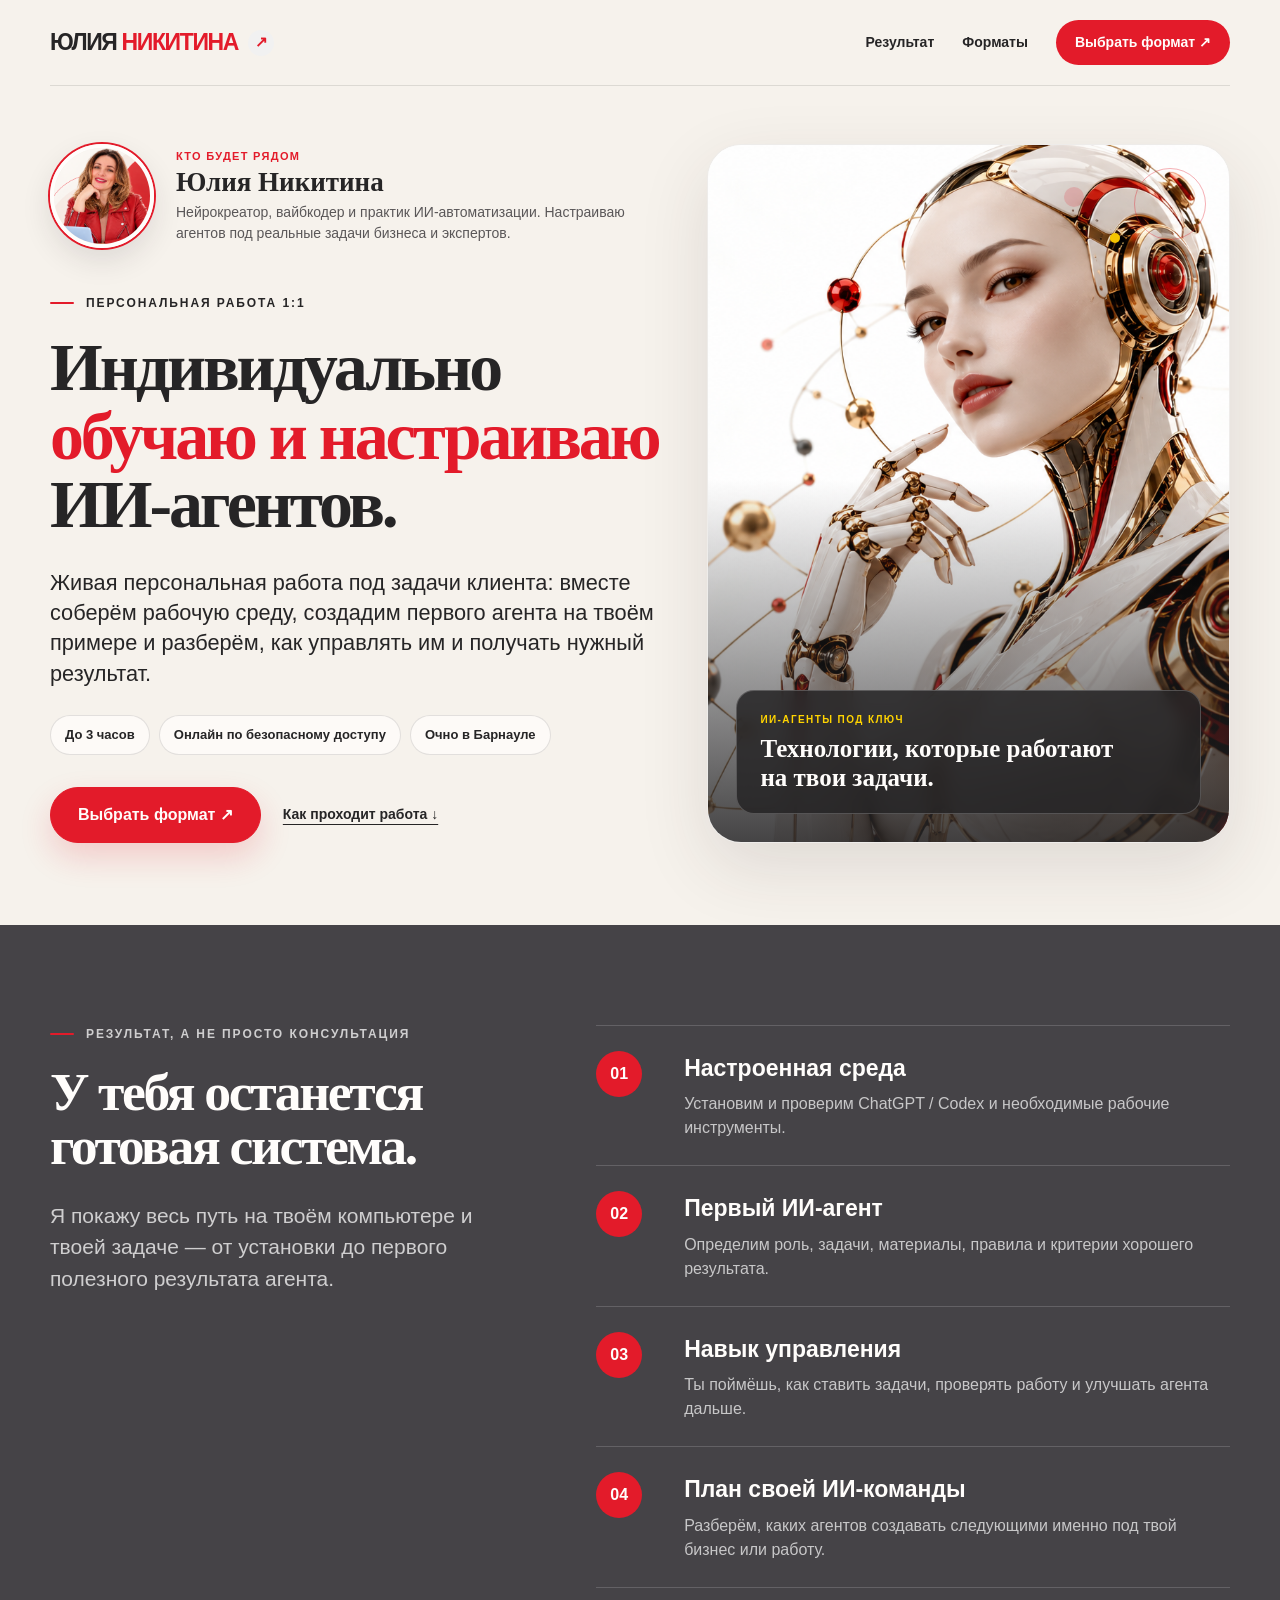
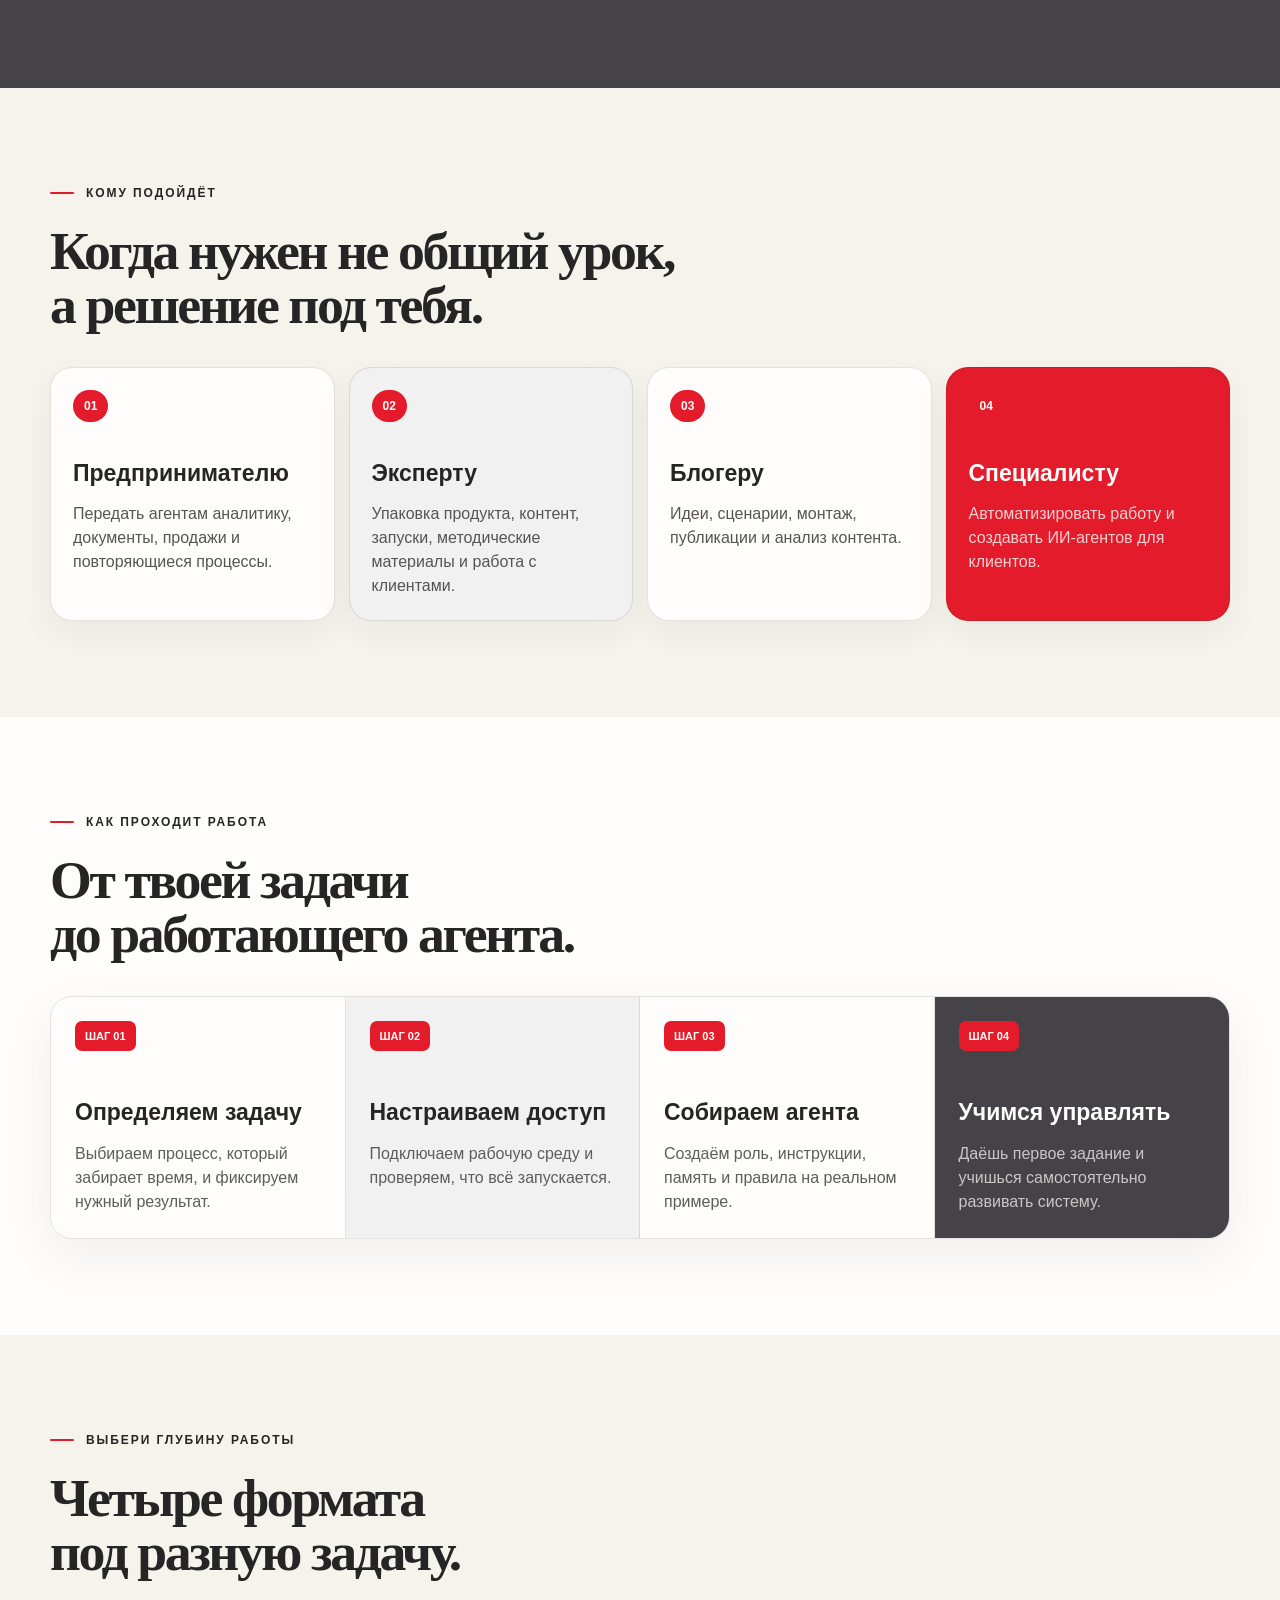
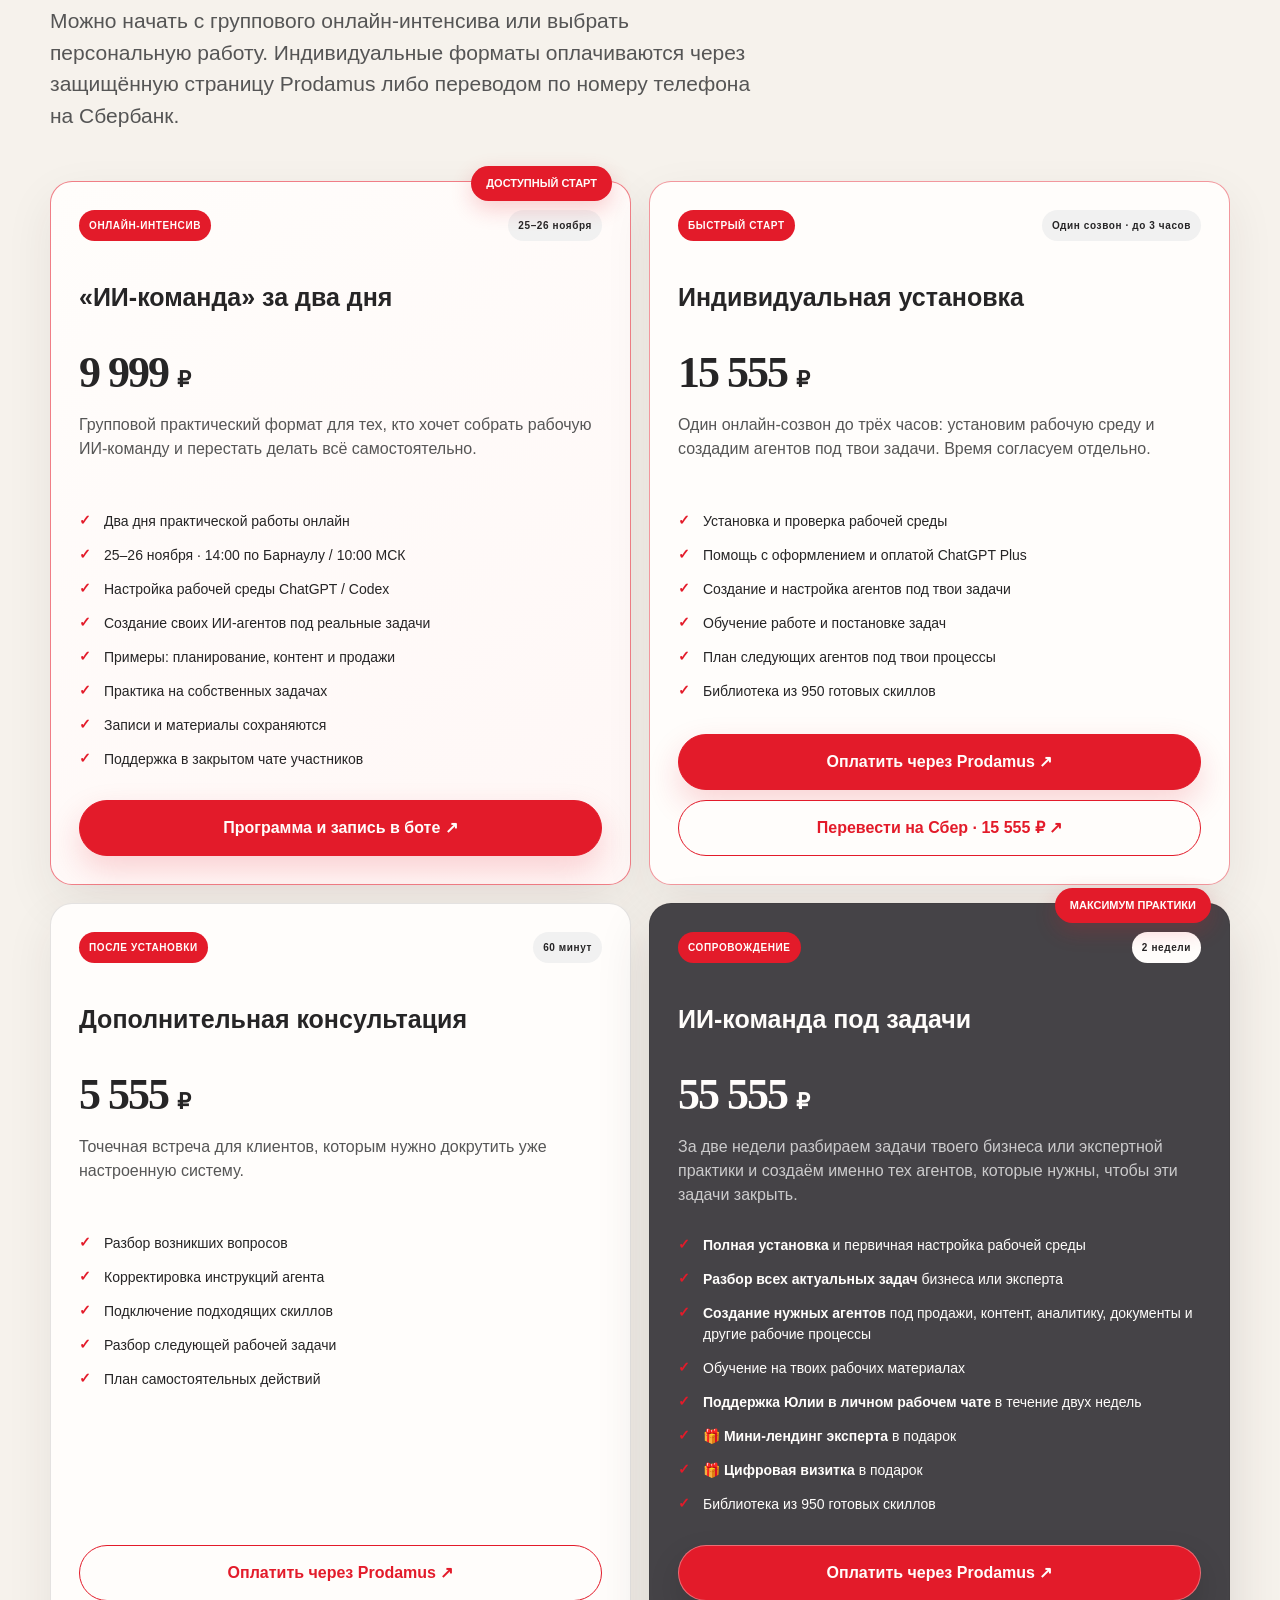
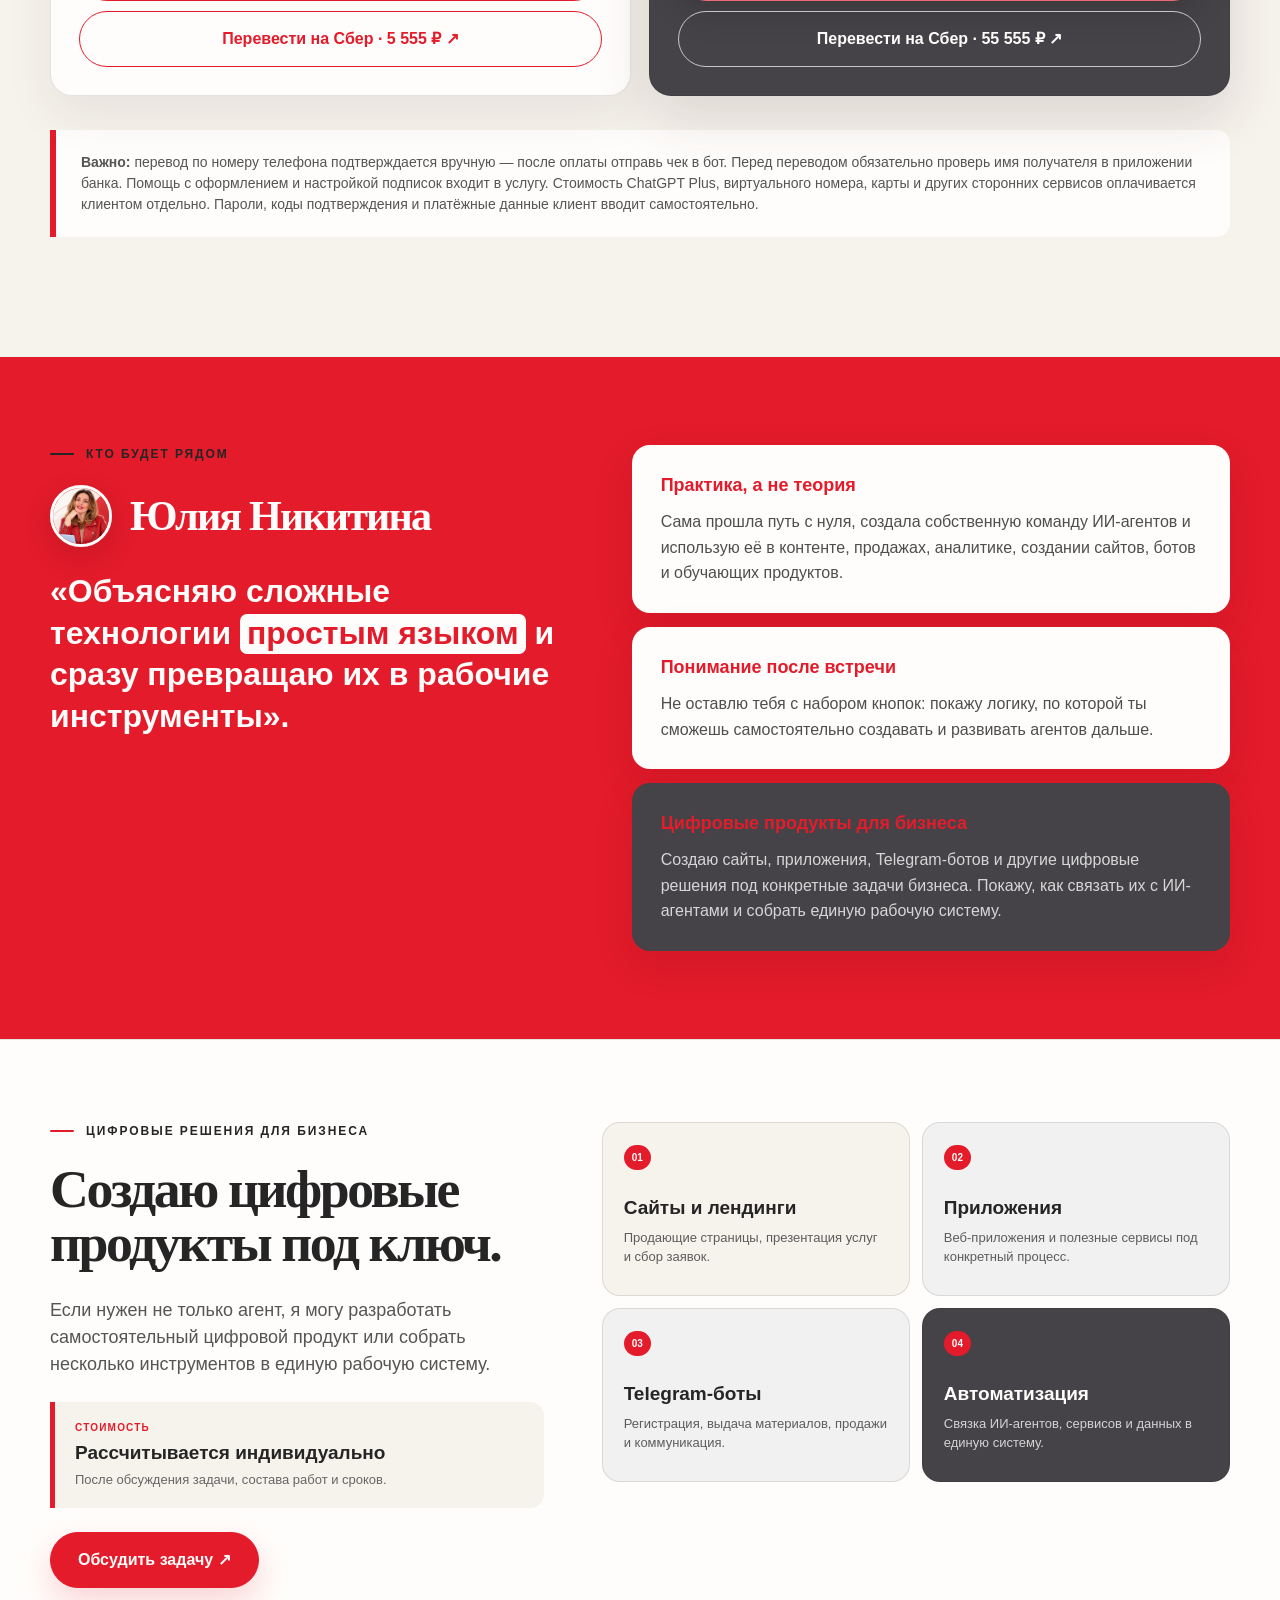
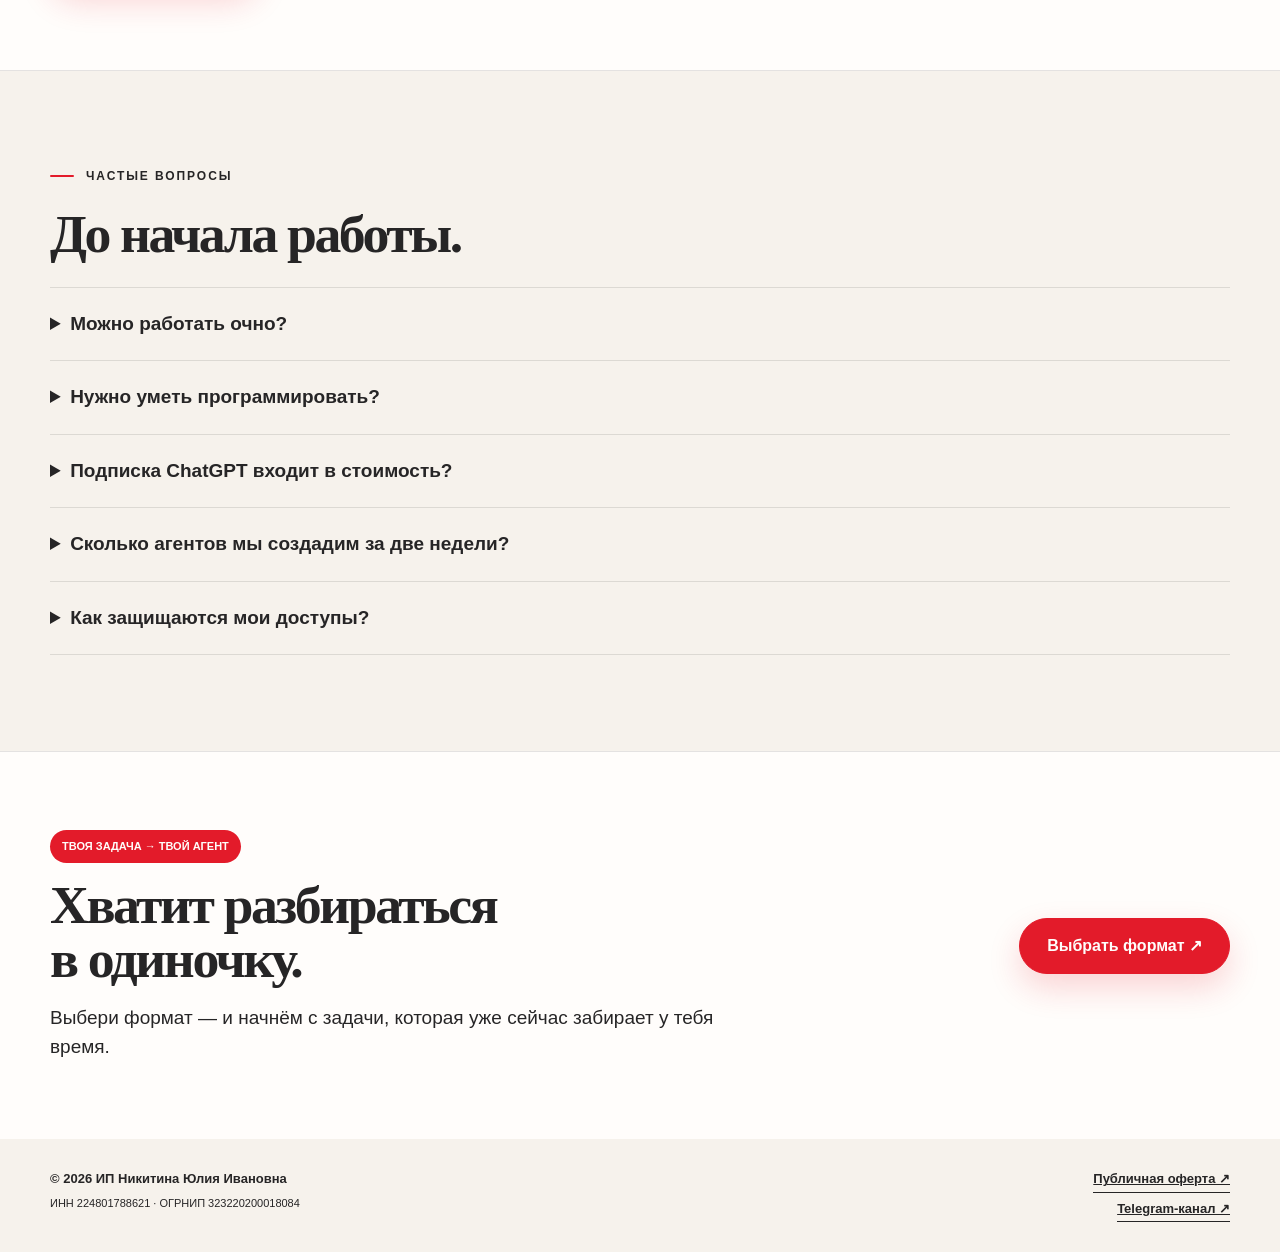
==== commit 99d88dcc: "Refresh cases with golden ovals and restore individual setup terms" ====
--- a/agents/index.html
+++ b/agents/index.html
@@ -127,10 +127,10 @@
         </article>
 
         <article class="price-card primary">
-          <div class="price-top"><span>БЫСТРЫЙ СТАРТ</span><b>1–2 онлайн-созвона</b></div>
+          <div class="price-top"><span>БЫСТРЫЙ СТАРТ</span><b>Один созвон · до 3 часов</b></div>
           <h3>Индивидуальная установка</h3>
-          <div class="price">11 111 <small>₽</small></div>
-          <p class="price-intro">1–2 онлайн-созвона по ситуации: установим рабочую среду и создадим агентов под твои задачи. Время согласуем отдельно.</p>
+          <div class="price">15 555 <small>₽</small></div>
+          <p class="price-intro">Один онлайн-созвон до трёх часов: установим рабочую среду и создадим агентов под твои задачи. Время согласуем отдельно.</p>
           <ul>
             <li>Установка и проверка рабочей среды</li>
             <li>Помощь с оформлением и оплатой ChatGPT Plus</li>
@@ -141,7 +141,7 @@
           </ul>
           <div class="payment-actions">
             <a class="button wide" data-pay-format="individual" href="https://ai-komanda-s-yuley.ai-komanda-worker.workers.dev/pay?format=individual" target="_blank" rel="noopener noreferrer">Оплатить через Prodamus ↗</a>
-            <a class="button button-transfer wide" href="https://t.me/ai_komanda_intensive_bot?start=manual_individual" target="_blank" rel="noopener noreferrer">Перевести на Сбер · 11 111 ₽ ↗</a>
+            <a class="button button-transfer wide" href="https://t.me/ai_komanda_intensive_bot?start=manual_individual" target="_blank" rel="noopener noreferrer">Перевести на Сбер · 15 555 ₽ ↗</a>
           </div>
         </article>
 
